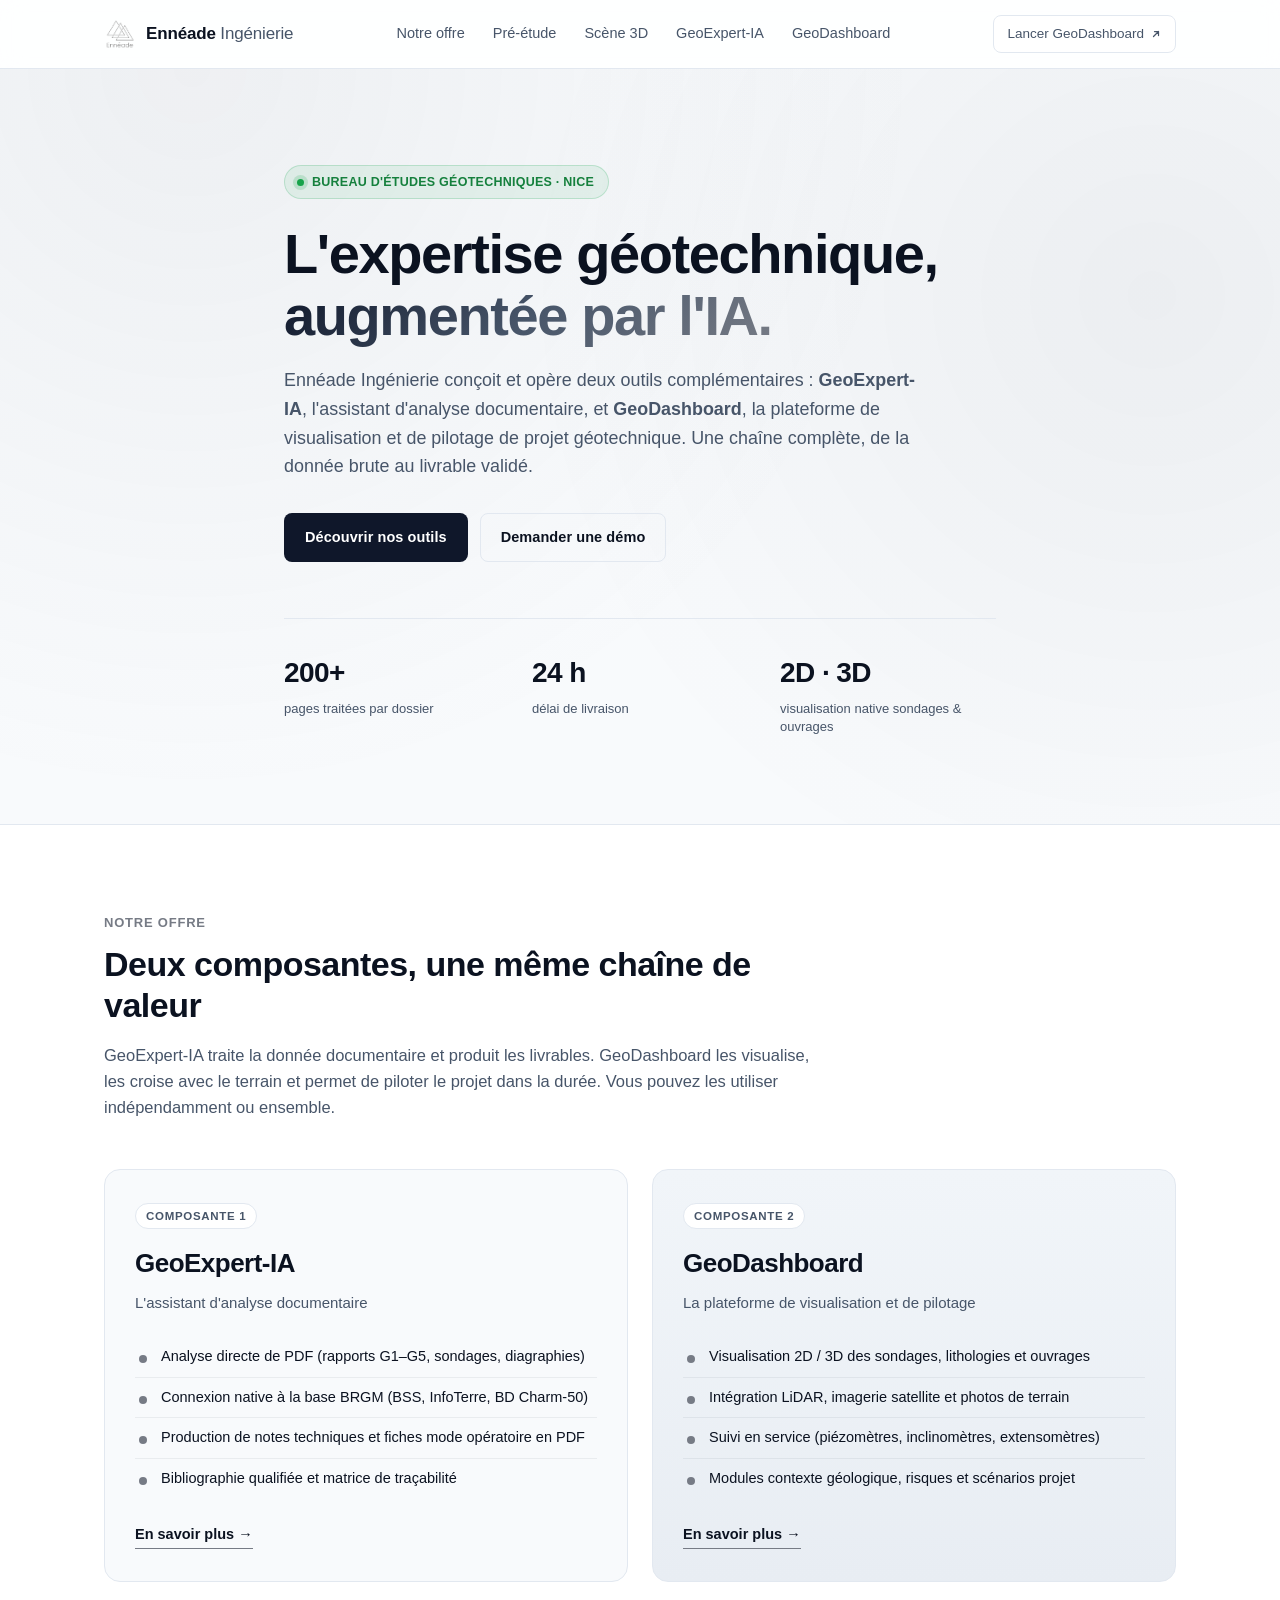
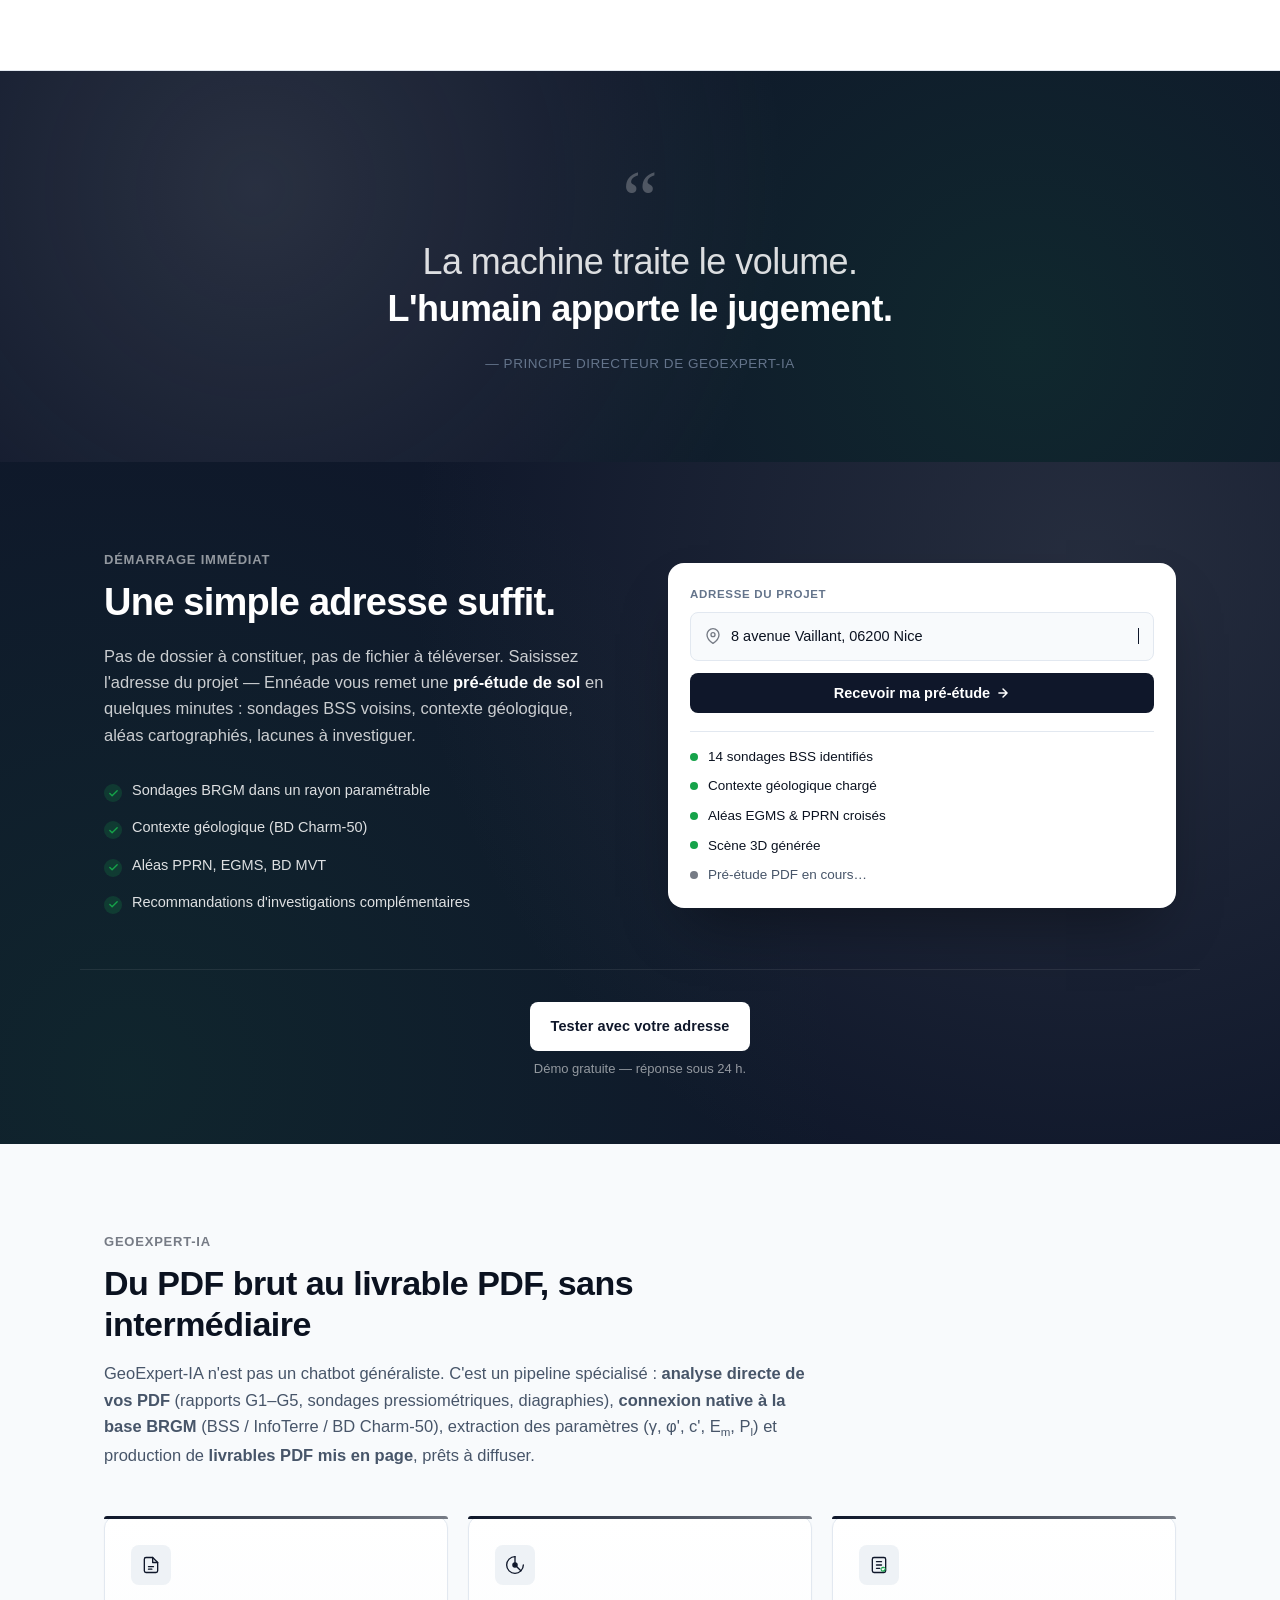
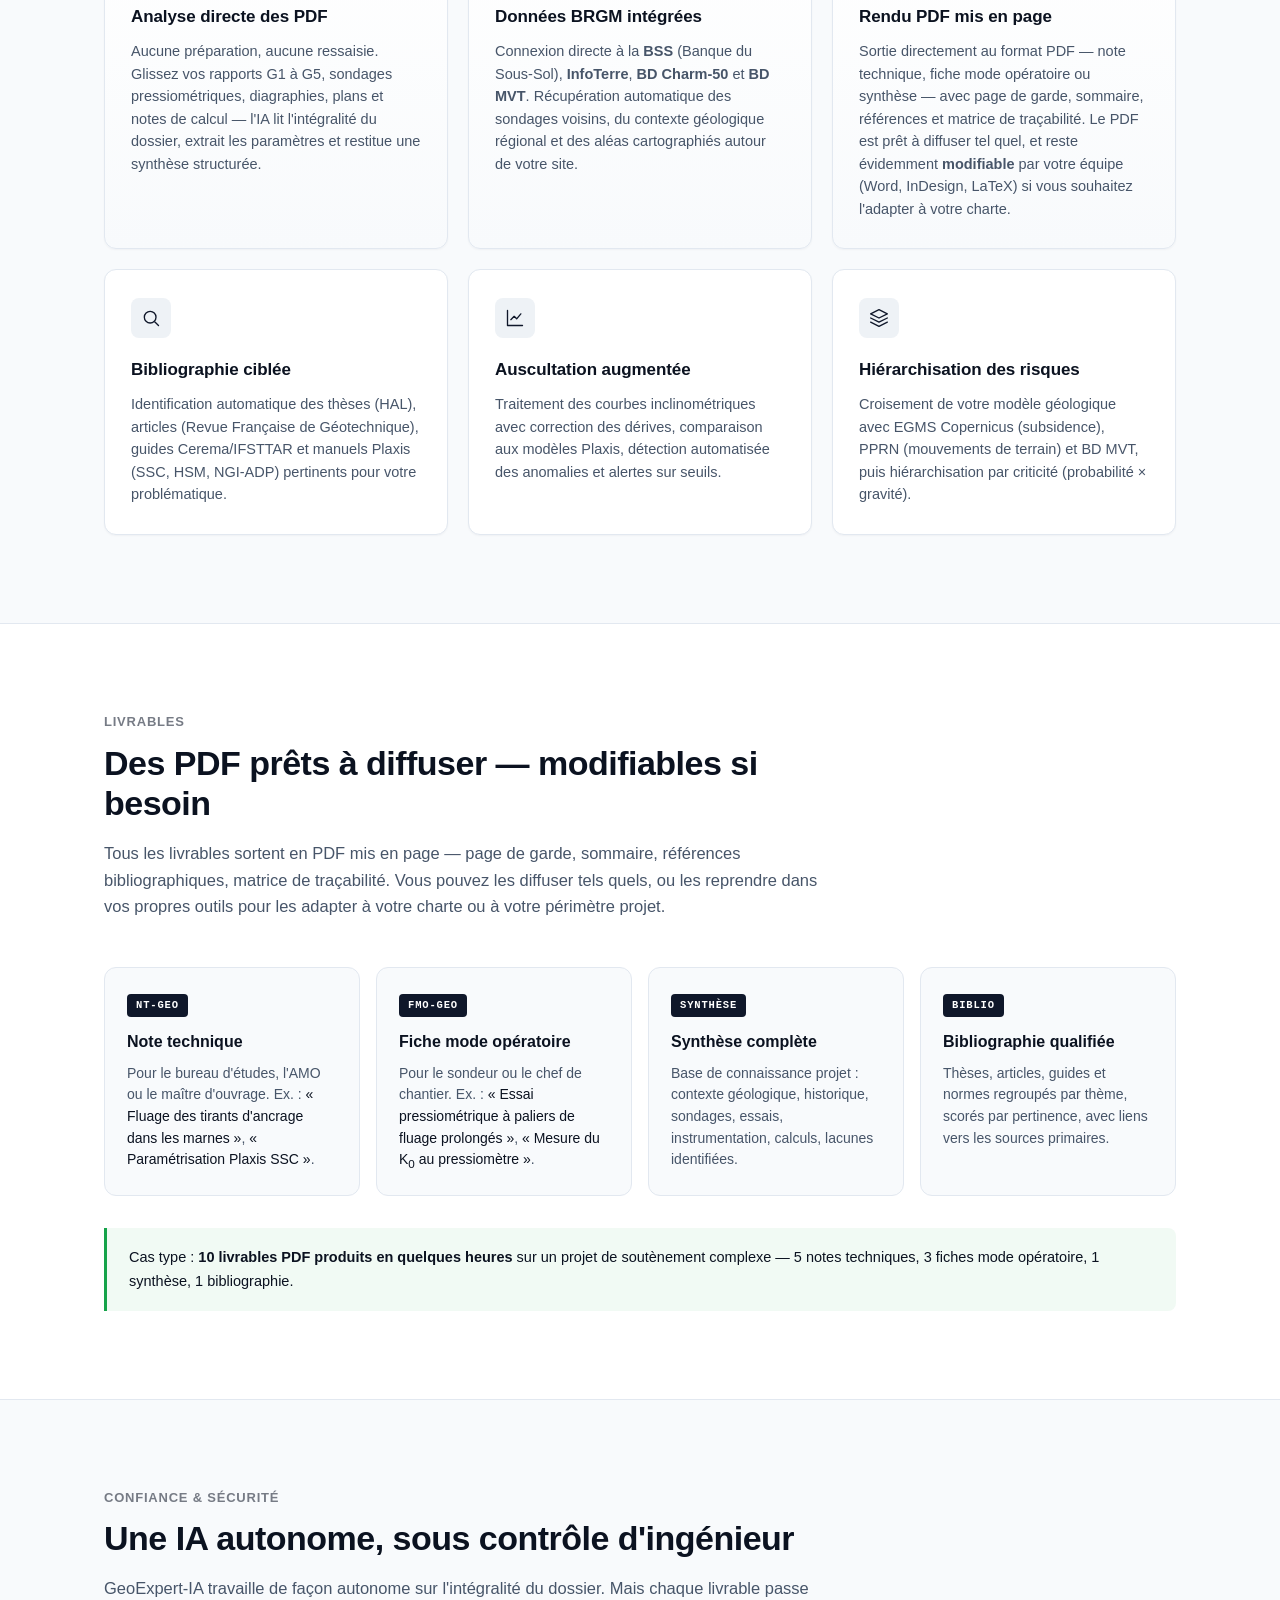
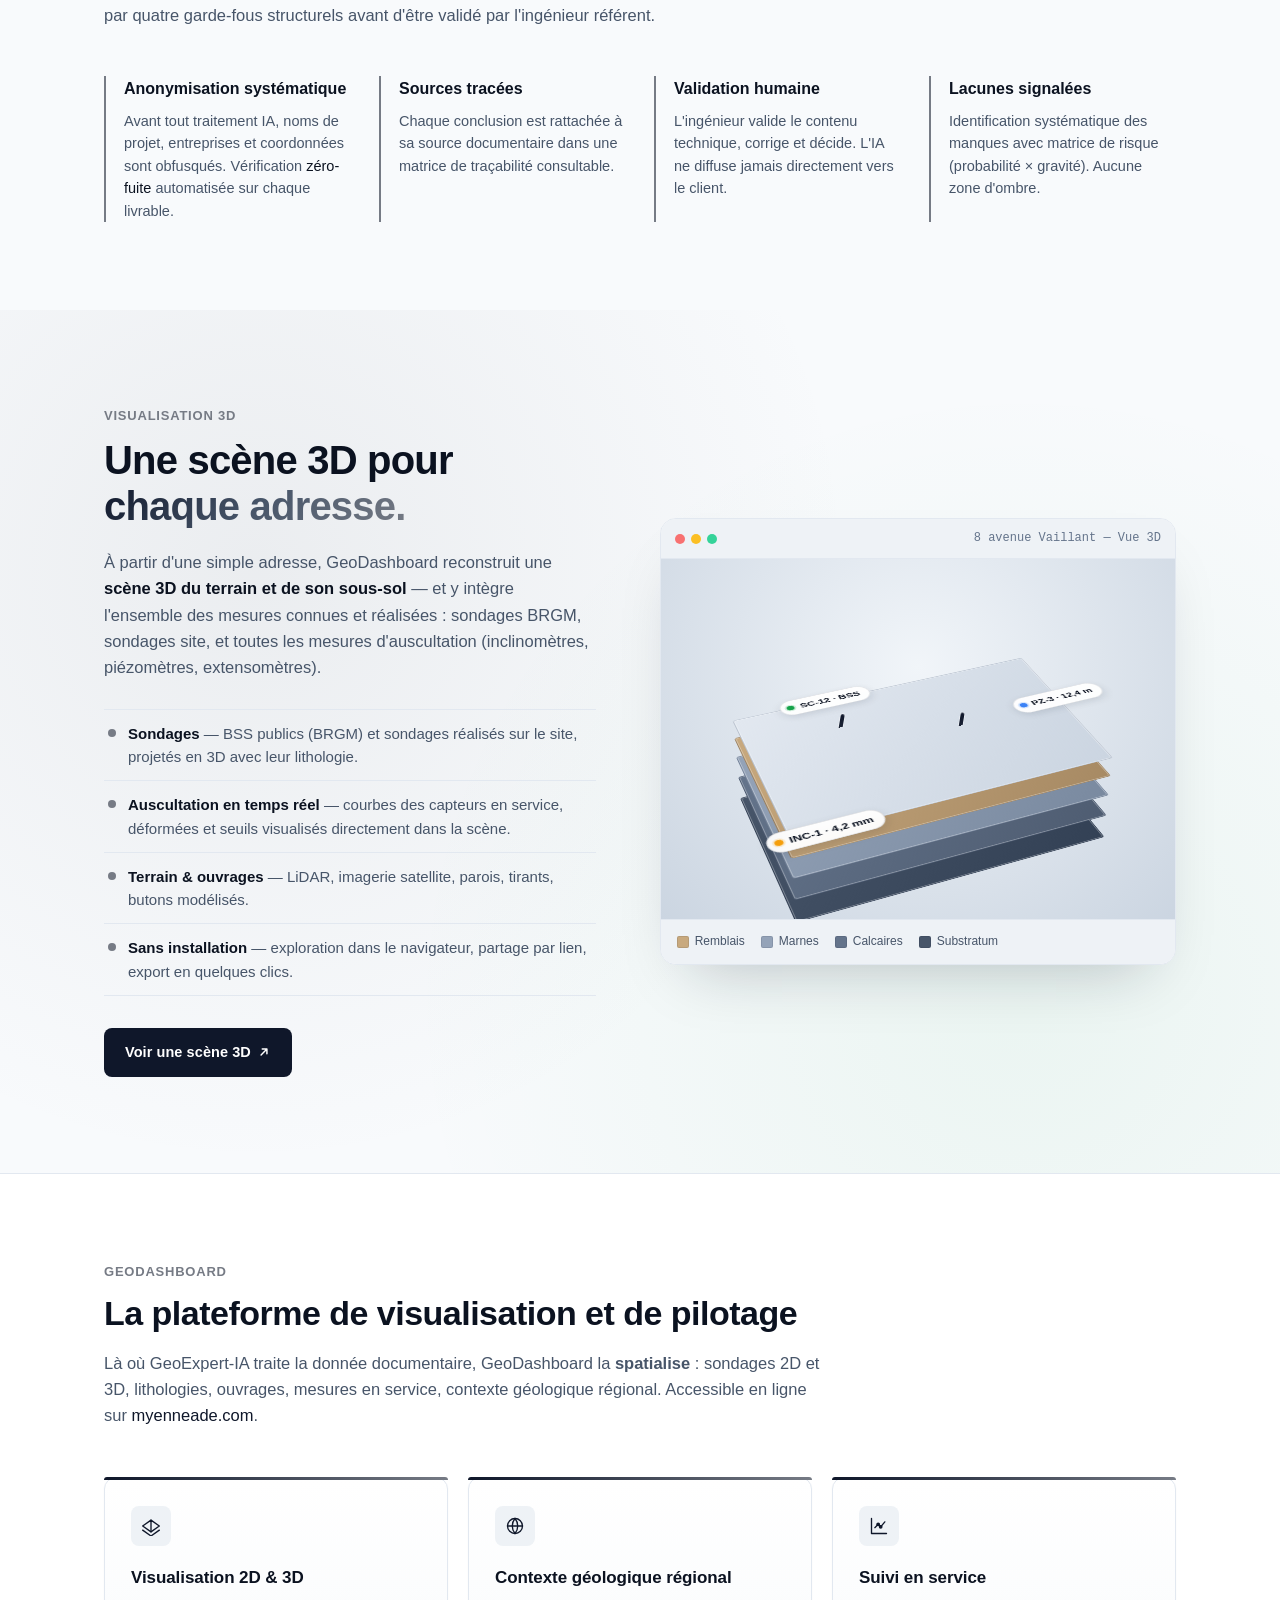
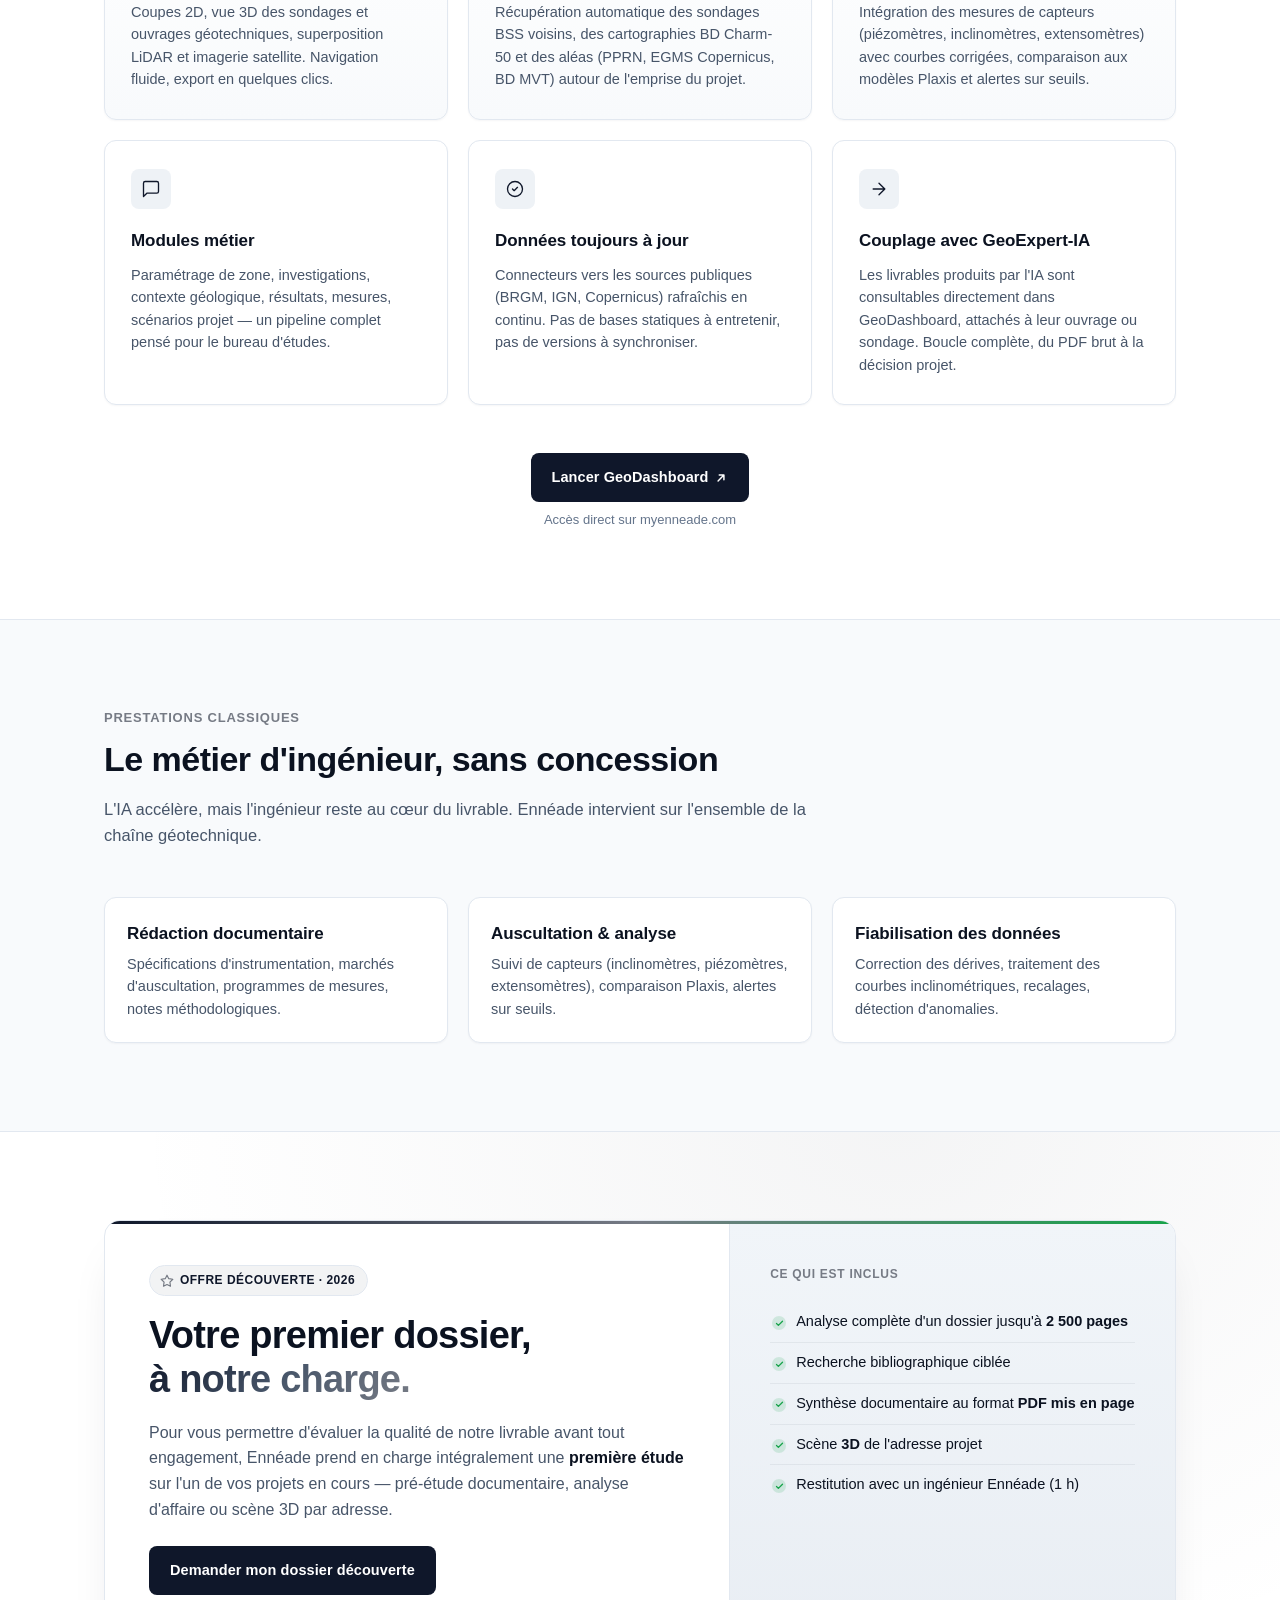
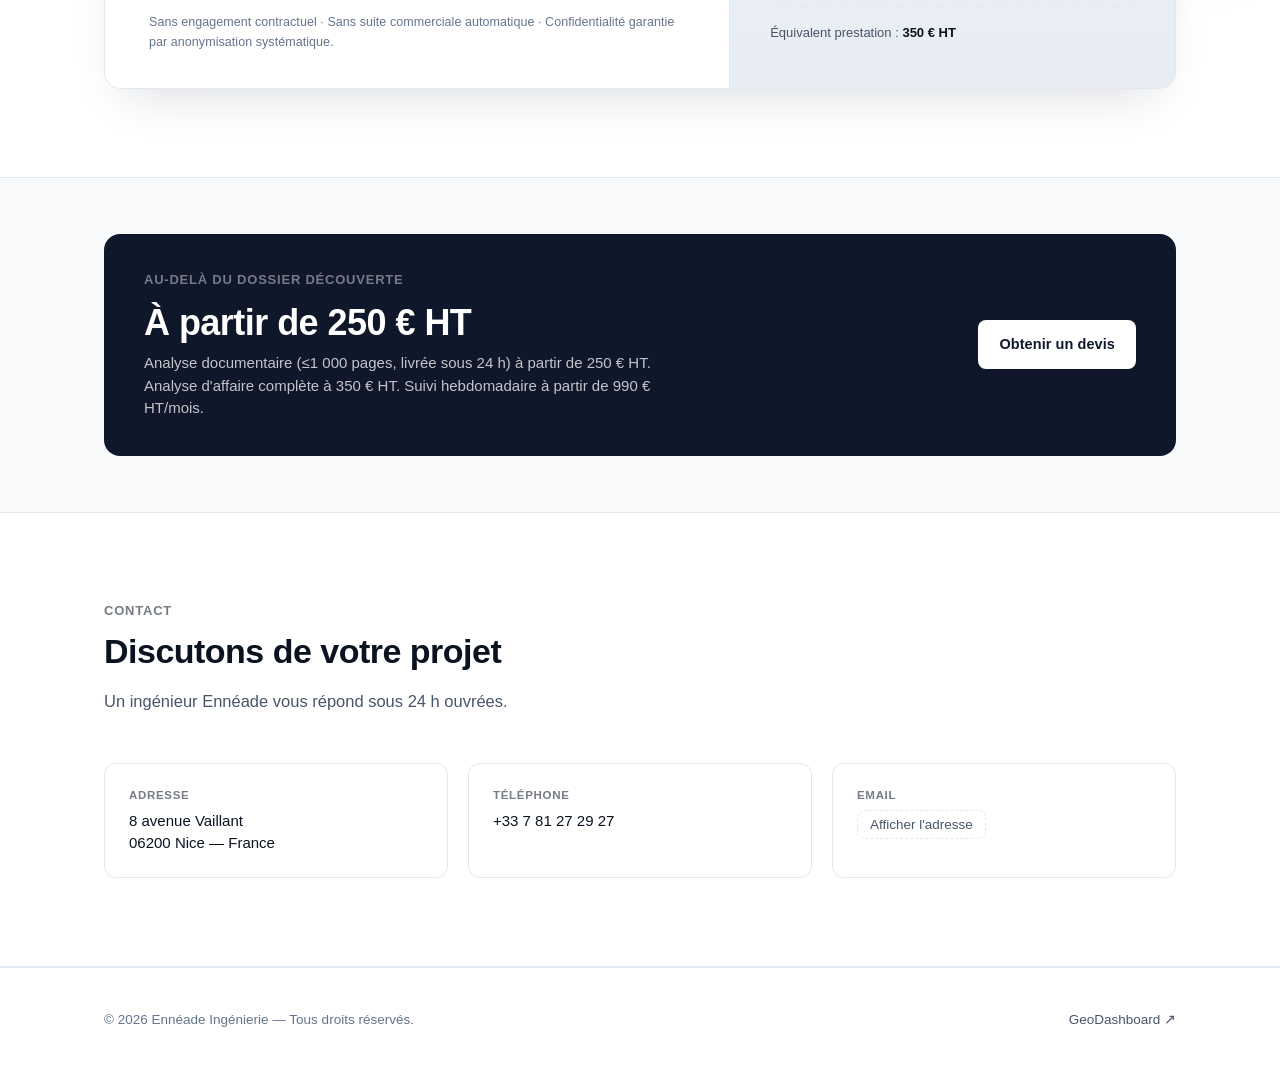
==== index.html @ 86e50f27 "Initial commit: Ennéade Ingénierie showcase site Static one-page site presenting Ennéade's two compo" ====
<!DOCTYPE html>
<html lang="fr">
<head>
  <meta charset="UTF-8" />
  <meta name="viewport" content="width=device-width, initial-scale=1.0" />
  <title>Ennéade Ingénierie — L'expertise géotechnique augmentée par l'IA</title>
  <meta name="description" content="Ennéade Ingénierie associe l'expertise humaine à l'intelligence artificielle pour accélérer l'analyse géotechnique : synthèses documentaires, notes techniques et auscultation, en quelques heures au lieu de plusieurs semaines." />
  <link rel="icon" type="image/png" href="assets/favicon.png" />
  <link rel="stylesheet" href="styles.css" />
</head>
<body>

  <header class="site-header">
    <div class="container header-inner">
      <a href="#" class="brand" aria-label="Ennéade Ingénierie - Accueil">
        <img src="assets/logo.png" alt="" class="brand-logo" />
        <span class="brand-name">Ennéade<span class="brand-suffix"> Ingénierie</span></span>
      </a>

      <nav class="primary-nav" aria-label="Navigation principale">
        <a href="#offre">Notre offre</a>
        <a href="#pre-etude">Pré-étude</a>
        <a href="#scene3d">Scène 3D</a>
        <a href="#geoexpert">GeoExpert-IA</a>
        <a href="#geodashboard">GeoDashboard</a>
      </nav>

      <a href="https://myenneade.com" class="header-cta" target="_blank" rel="noopener">
        Lancer GeoDashboard
        <svg width="12" height="12" viewBox="0 0 24 24" fill="none" stroke="currentColor" stroke-width="2.5" stroke-linecap="round" stroke-linejoin="round" aria-hidden="true"><path d="M7 17L17 7M9 7h8v8"/></svg>
      </a>
    </div>
  </header>

  <main>

    <section class="hero">
      <div class="container hero-inner">
        <p class="eyebrow">
          <span class="eyebrow-dot" aria-hidden="true"></span>
          Bureau d'études géotechniques · Nice
        </p>
        <h1>L'expertise géotechnique,<br/><span class="grad-text">augmentée par l'IA.</span></h1>
        <p class="lede">
          Ennéade Ingénierie conçoit et opère deux outils complémentaires :
          <strong>GeoExpert-IA</strong>, l'assistant d'analyse documentaire,
          et <strong>GeoDashboard</strong>, la plateforme de visualisation et
          de pilotage de projet géotechnique. Une chaîne complète, de la
          donnée brute au livrable validé.
        </p>
        <div class="hero-actions">
          <a href="#offre" class="btn btn-primary">Découvrir nos outils</a>
          <a href="#contact" class="btn btn-ghost">Demander une démo</a>
        </div>

        <div class="hero-stats">
          <div class="stat">
            <span class="stat-value">200+</span>
            <span class="stat-label">pages traitées par dossier</span>
          </div>
          <div class="stat">
            <span class="stat-value">24 h</span>
            <span class="stat-label">délai de livraison</span>
          </div>
          <div class="stat">
            <span class="stat-value">2D · 3D</span>
            <span class="stat-label">visualisation native sondages &amp; ouvrages</span>
          </div>
        </div>
      </div>
    </section>

    <section id="offre" class="section section-alt">
      <div class="container">
        <div class="section-head">
          <p class="kicker">Notre offre</p>
          <h2>Deux composantes, une même chaîne de valeur</h2>
          <p class="section-sub">
            GeoExpert-IA traite la donnée documentaire et produit les livrables.
            GeoDashboard les visualise, les croise avec le terrain et permet
            de piloter le projet dans la durée. Vous pouvez les utiliser
            indépendamment ou ensemble.
          </p>
        </div>

        <div class="pillars">
          <article class="pillar">
            <div class="pillar-head">
              <span class="pillar-tag">Composante 1</span>
              <h3>GeoExpert-IA</h3>
              <p class="pillar-tagline">L'assistant d'analyse documentaire</p>
            </div>
            <ul class="pillar-bullets">
              <li>Analyse directe de PDF (rapports G1–G5, sondages, diagraphies)</li>
              <li>Connexion native à la base BRGM (BSS, InfoTerre, BD Charm-50)</li>
              <li>Production de notes techniques et fiches mode opératoire en PDF</li>
              <li>Bibliographie qualifiée et matrice de traçabilité</li>
            </ul>
            <a href="#geoexpert" class="pillar-link">En savoir plus →</a>
          </article>

          <article class="pillar pillar-alt">
            <div class="pillar-head">
              <span class="pillar-tag">Composante 2</span>
              <h3>GeoDashboard</h3>
              <p class="pillar-tagline">La plateforme de visualisation et de pilotage</p>
            </div>
            <ul class="pillar-bullets">
              <li>Visualisation 2D / 3D des sondages, lithologies et ouvrages</li>
              <li>Intégration LiDAR, imagerie satellite et photos de terrain</li>
              <li>Suivi en service (piézomètres, inclinomètres, extensomètres)</li>
              <li>Modules contexte géologique, risques et scénarios projet</li>
            </ul>
            <a href="#geodashboard" class="pillar-link">En savoir plus →</a>
          </article>
        </div>
      </div>
    </section>

    <section class="principle">
      <div class="container">
        <p class="quote-mark" aria-hidden="true">“</p>
        <p class="principle-text">
          La machine traite le volume.<br/>
          <span class="principle-emphasis">L'humain apporte le jugement.</span>
        </p>
        <p class="principle-author">— Principe directeur de GeoExpert-IA</p>
      </div>
    </section>

    <section id="pre-etude" class="address-band">
      <div class="container address-grid">
        <div class="address-text">
          <p class="kicker kicker-light">Démarrage immédiat</p>
          <h2>Une simple adresse suffit.</h2>
          <p class="address-lede">
            Pas de dossier à constituer, pas de fichier à téléverser. Saisissez
            l'adresse du projet — Ennéade vous remet une <strong>pré-étude de
            sol</strong> en quelques minutes : sondages BSS voisins, contexte
            géologique, aléas cartographiés, lacunes à investiguer.
          </p>
          <ul class="address-checks">
            <li>Sondages BRGM dans un rayon paramétrable</li>
            <li>Contexte géologique (BD Charm-50)</li>
            <li>Aléas PPRN, EGMS, BD MVT</li>
            <li>Recommandations d'investigations complémentaires</li>
          </ul>
        </div>

        <div class="address-mock" aria-hidden="true">
          <div class="address-mock-card">
            <div class="address-mock-label">Adresse du projet</div>
            <div class="address-mock-input">
              <svg viewBox="0 0 24 24" fill="none" stroke="currentColor" stroke-width="2" stroke-linecap="round" stroke-linejoin="round" width="16" height="16"><path d="M21 10c0 7-9 13-9 13s-9-6-9-13a9 9 0 0 1 18 0z"/><circle cx="12" cy="10" r="3"/></svg>
              <span>8 avenue Vaillant, 06200 Nice</span>
              <span class="address-cursor"></span>
            </div>
            <button class="address-mock-btn" type="button" tabindex="-1">
              Recevoir ma pré-étude
              <svg viewBox="0 0 24 24" fill="none" stroke="currentColor" stroke-width="2.5" stroke-linecap="round" stroke-linejoin="round" width="14" height="14"><path d="M5 12h14M12 5l7 7-7 7"/></svg>
            </button>
            <div class="address-mock-output">
              <div class="mock-line"><span class="mock-dot mock-dot-green"></span> 14 sondages BSS identifiés</div>
              <div class="mock-line"><span class="mock-dot mock-dot-green"></span> Contexte géologique chargé</div>
              <div class="mock-line"><span class="mock-dot mock-dot-green"></span> Aléas EGMS &amp; PPRN croisés</div>
              <div class="mock-line"><span class="mock-dot mock-dot-green"></span> Scène 3D générée</div>
              <div class="mock-line mock-line-pending"><span class="mock-dot mock-dot-pulse"></span> Pré-étude PDF en cours…</div>
            </div>
          </div>
        </div>
      </div>

      <div class="container address-cta">
        <a href="#contact" class="btn btn-primary">Tester avec votre adresse</a>
        <p class="address-cta-note">Démo gratuite — réponse sous 24 h.</p>
      </div>
    </section>

    <section id="geoexpert" class="section">
      <div class="container">
        <div class="section-head">
          <p class="kicker">GeoExpert-IA</p>
          <h2>Du PDF brut au livrable PDF, sans intermédiaire</h2>
          <p class="section-sub">
            GeoExpert-IA n'est pas un chatbot généraliste. C'est un pipeline
            spécialisé : <strong>analyse directe de vos PDF</strong>
            (rapports G1–G5, sondages pressiométriques, diagraphies),
            <strong>connexion native à la base BRGM</strong> (BSS / InfoTerre /
            BD Charm-50), extraction des paramètres (γ, φ', c',
            E<sub>m</sub>, P<sub>l</sub>) et production de
            <strong>livrables PDF mis en page</strong>, prêts à diffuser.
          </p>
        </div>

        <div class="cards">
          <article class="card card-feature">
            <div class="card-icon" aria-hidden="true">
              <svg viewBox="0 0 24 24" fill="none" stroke="currentColor" stroke-width="1.6" stroke-linecap="round" stroke-linejoin="round"><path d="M14 3H6a2 2 0 0 0-2 2v14a2 2 0 0 0 2 2h12a2 2 0 0 0 2-2V9z"/><path d="M14 3v6h6"/><path d="M9 14h6M9 17h4"/></svg>
            </div>
            <h3>Analyse directe des PDF</h3>
            <p>
              Aucune préparation, aucune ressaisie. Glissez vos rapports G1
              à G5, sondages pressiométriques, diagraphies, plans et notes
              de calcul — l'IA lit l'intégralité du dossier, extrait les
              paramètres et restitue une synthèse structurée.
            </p>
          </article>

          <article class="card card-feature">
            <div class="card-icon" aria-hidden="true">
              <svg viewBox="0 0 24 24" fill="none" stroke="currentColor" stroke-width="1.6" stroke-linecap="round" stroke-linejoin="round"><path d="M12 2a10 10 0 1 0 10 10"/><path d="M12 2v10l7 7"/><circle cx="12" cy="12" r="2.5" fill="currentColor"/></svg>
            </div>
            <h3>Données BRGM intégrées</h3>
            <p>
              Connexion directe à la <strong>BSS</strong> (Banque du Sous-Sol),
              <strong>InfoTerre</strong>, <strong>BD Charm-50</strong> et
              <strong>BD MVT</strong>. Récupération automatique des sondages
              voisins, du contexte géologique régional et des aléas
              cartographiés autour de votre site.
            </p>
          </article>

          <article class="card card-feature">
            <div class="card-icon" aria-hidden="true">
              <svg viewBox="0 0 24 24" fill="none" stroke="currentColor" stroke-width="1.6" stroke-linecap="round" stroke-linejoin="round"><rect x="4" y="3" width="16" height="18" rx="2"/><path d="M9 8h6M9 12h6M9 16h4"/><circle cx="17" cy="17" r="3" fill="#16A34A" stroke="none"/><path d="M16 17l.7.7L18 16.5" stroke="#fff" stroke-width="2"/></svg>
            </div>
            <h3>Rendu PDF mis en page</h3>
            <p>
              Sortie directement au format PDF — note technique, fiche mode
              opératoire ou synthèse — avec page de garde, sommaire,
              références et matrice de traçabilité. Le PDF est prêt à
              diffuser tel quel, et reste évidemment <strong>modifiable</strong>
              par votre équipe (Word, InDesign, LaTeX) si vous souhaitez
              l'adapter à votre charte.
            </p>
          </article>

          <article class="card">
            <div class="card-icon" aria-hidden="true">
              <svg viewBox="0 0 24 24" fill="none" stroke="currentColor" stroke-width="1.6" stroke-linecap="round" stroke-linejoin="round"><circle cx="11" cy="11" r="7"/><path d="M21 21l-4.3-4.3"/></svg>
            </div>
            <h3>Bibliographie ciblée</h3>
            <p>
              Identification automatique des thèses (HAL), articles
              (Revue Française de Géotechnique), guides Cerema/IFSTTAR et
              manuels Plaxis (SSC, HSM, NGI-ADP) pertinents pour votre
              problématique.
            </p>
          </article>

          <article class="card">
            <div class="card-icon" aria-hidden="true">
              <svg viewBox="0 0 24 24" fill="none" stroke="currentColor" stroke-width="1.6" stroke-linecap="round" stroke-linejoin="round"><path d="M3 3v18h18"/><path d="M7 14l4-4 3 3 5-6"/></svg>
            </div>
            <h3>Auscultation augmentée</h3>
            <p>
              Traitement des courbes inclinométriques avec correction des
              dérives, comparaison aux modèles Plaxis, détection automatisée
              des anomalies et alertes sur seuils.
            </p>
          </article>

          <article class="card">
            <div class="card-icon" aria-hidden="true">
              <svg viewBox="0 0 24 24" fill="none" stroke="currentColor" stroke-width="1.6" stroke-linecap="round" stroke-linejoin="round"><path d="M12 2L2 7l10 5 10-5-10-5z"/><path d="M2 17l10 5 10-5M2 12l10 5 10-5"/></svg>
            </div>
            <h3>Hiérarchisation des risques</h3>
            <p>
              Croisement de votre modèle géologique avec EGMS Copernicus
              (subsidence), PPRN (mouvements de terrain) et BD MVT, puis
              hiérarchisation par criticité (probabilité × gravité).
            </p>
          </article>
        </div>
      </div>
    </section>

    <section id="livrables" class="section section-alt">
      <div class="container">
        <div class="section-head">
          <p class="kicker">Livrables</p>
          <h2>Des PDF prêts à diffuser — modifiables si besoin</h2>
          <p class="section-sub">
            Tous les livrables sortent en PDF mis en page — page de garde,
            sommaire, références bibliographiques, matrice de traçabilité.
            Vous pouvez les diffuser tels quels, ou les reprendre dans vos
            propres outils pour les adapter à votre charte ou à votre
            périmètre projet.
          </p>
        </div>

        <div class="livrables-grid">
          <div class="livrable">
            <span class="livrable-tag">NT-GEO</span>
            <h3>Note technique</h3>
            <p>Pour le bureau d'études, l'AMO ou le maître d'ouvrage. Ex. : <em>« Fluage des tirants d'ancrage dans les marnes »</em>, <em>« Paramétrisation Plaxis SSC »</em>.</p>
          </div>
          <div class="livrable">
            <span class="livrable-tag">FMO-GEO</span>
            <h3>Fiche mode opératoire</h3>
            <p>Pour le sondeur ou le chef de chantier. Ex. : <em>« Essai pressiométrique à paliers de fluage prolongés »</em>, <em>« Mesure du K<sub>0</sub> au pressiomètre »</em>.</p>
          </div>
          <div class="livrable">
            <span class="livrable-tag">SYNTHÈSE</span>
            <h3>Synthèse complète</h3>
            <p>Base de connaissance projet : contexte géologique, historique, sondages, essais, instrumentation, calculs, lacunes identifiées.</p>
          </div>
          <div class="livrable">
            <span class="livrable-tag">BIBLIO</span>
            <h3>Bibliographie qualifiée</h3>
            <p>Thèses, articles, guides et normes regroupés par thème, scorés par pertinence, avec liens vers les sources primaires.</p>
          </div>
        </div>

        <p class="livrables-note">
          Cas type : <strong>10 livrables PDF produits en quelques heures</strong>
          sur un projet de soutènement complexe — 5 notes techniques, 3 fiches
          mode opératoire, 1 synthèse, 1 bibliographie.
        </p>
      </div>
    </section>

    <section class="section">
      <div class="container">
        <div class="section-head">
          <p class="kicker">Confiance &amp; sécurité</p>
          <h2>Une IA autonome, sous contrôle d'ingénieur</h2>
          <p class="section-sub">
            GeoExpert-IA travaille de façon autonome sur l'intégralité du
            dossier. Mais chaque livrable passe par quatre garde-fous
            structurels avant d'être validé par l'ingénieur référent.
          </p>
        </div>

        <div class="trust-grid">
          <div class="trust-item">
            <h3>Anonymisation systématique</h3>
            <p>Avant tout traitement IA, noms de projet, entreprises et coordonnées sont obfusqués. Vérification <em>zéro-fuite</em> automatisée sur chaque livrable.</p>
          </div>
          <div class="trust-item">
            <h3>Sources tracées</h3>
            <p>Chaque conclusion est rattachée à sa source documentaire dans une matrice de traçabilité consultable.</p>
          </div>
          <div class="trust-item">
            <h3>Validation humaine</h3>
            <p>L'ingénieur valide le contenu technique, corrige et décide. L'IA ne diffuse jamais directement vers le client.</p>
          </div>
          <div class="trust-item">
            <h3>Lacunes signalées</h3>
            <p>Identification systématique des manques avec matrice de risque (probabilité × gravité). Aucune zone d'ombre.</p>
          </div>
        </div>
      </div>
    </section>

    <section id="scene3d" class="showcase-3d">
      <div class="container showcase-grid">
        <div class="showcase-text">
          <p class="kicker">Visualisation 3D</p>
          <h2>Une scène 3D pour <span class="grad-text">chaque adresse.</span></h2>
          <p class="showcase-lede">
            À partir d'une simple adresse, GeoDashboard reconstruit une
            <strong>scène 3D du terrain et de son sous-sol</strong> — et y
            intègre l'ensemble des mesures connues et réalisées :
            sondages BRGM, sondages site, et toutes les mesures
            d'auscultation (inclinomètres, piézomètres, extensomètres).
          </p>

          <ul class="showcase-bullets">
            <li>
              <strong>Sondages</strong> — BSS publics (BRGM) et sondages
              réalisés sur le site, projetés en 3D avec leur lithologie.
            </li>
            <li>
              <strong>Auscultation en temps réel</strong> — courbes des
              capteurs en service, déformées et seuils visualisés
              directement dans la scène.
            </li>
            <li>
              <strong>Terrain &amp; ouvrages</strong> — LiDAR, imagerie
              satellite, parois, tirants, butons modélisés.
            </li>
            <li>
              <strong>Sans installation</strong> — exploration dans le
              navigateur, partage par lien, export en quelques clics.
            </li>
          </ul>

          <a href="https://myenneade.com" class="btn btn-primary" target="_blank" rel="noopener">
            Voir une scène 3D
            <svg width="14" height="14" viewBox="0 0 24 24" fill="none" stroke="currentColor" stroke-width="2.5" stroke-linecap="round" stroke-linejoin="round" aria-hidden="true"><path d="M7 17L17 7M9 7h8v8"/></svg>
          </a>
        </div>

        <div class="showcase-mockup" aria-hidden="true">
          <div class="scene3d-frame">
            <div class="scene3d-toolbar">
              <span class="scene3d-dot"></span>
              <span class="scene3d-dot"></span>
              <span class="scene3d-dot"></span>
              <span class="scene3d-title">8 avenue Vaillant — Vue 3D</span>
            </div>
            <div class="scene3d-viewport">
              <div class="scene3d-stage">
                <div class="scene3d-ground"></div>
                <div class="scene3d-layer scene3d-layer-1"></div>
                <div class="scene3d-layer scene3d-layer-2"></div>
                <div class="scene3d-layer scene3d-layer-3"></div>
                <div class="scene3d-layer scene3d-layer-4"></div>
                <div class="scene3d-borehole scene3d-borehole-1"></div>
                <div class="scene3d-borehole scene3d-borehole-2"></div>
                <div class="scene3d-pin scene3d-pin-1">
                  <span class="pin-dot"></span>
                  <span class="pin-label">SC-12 · BSS</span>
                </div>
                <div class="scene3d-pin scene3d-pin-2">
                  <span class="pin-dot pin-dot-blue"></span>
                  <span class="pin-label">PZ-3 · 12,4 m</span>
                </div>
                <div class="scene3d-pin scene3d-pin-3">
                  <span class="pin-dot pin-dot-amber"></span>
                  <span class="pin-label">INC-1 · 4,2 mm</span>
                </div>
              </div>
            </div>
            <div class="scene3d-legend">
              <span class="legend-item"><span class="legend-swatch" style="background:#c8a97e"></span>Remblais</span>
              <span class="legend-item"><span class="legend-swatch" style="background:#94a3b8"></span>Marnes</span>
              <span class="legend-item"><span class="legend-swatch" style="background:#64748b"></span>Calcaires</span>
              <span class="legend-item"><span class="legend-swatch" style="background:#475569"></span>Substratum</span>
            </div>
          </div>
        </div>
      </div>
    </section>

    <section id="geodashboard" class="section section-alt">
      <div class="container">
        <div class="section-head">
          <p class="kicker">GeoDashboard</p>
          <h2>La plateforme de visualisation et de pilotage</h2>
          <p class="section-sub">
            Là où GeoExpert-IA traite la donnée documentaire, GeoDashboard
            la <strong>spatialise</strong> : sondages 2D et 3D, lithologies,
            ouvrages, mesures en service, contexte géologique régional.
            Accessible en ligne sur <a href="https://myenneade.com" target="_blank" rel="noopener">myenneade.com</a>.
          </p>
        </div>

        <div class="cards">
          <article class="card card-feature">
            <div class="card-icon" aria-hidden="true">
              <svg viewBox="0 0 24 24" fill="none" stroke="currentColor" stroke-width="1.6" stroke-linecap="round" stroke-linejoin="round"><path d="M2 12l10-7 10 7-10 7z"/><path d="M2 17l10 7 10-7M12 5v14"/></svg>
            </div>
            <h3>Visualisation 2D &amp; 3D</h3>
            <p>
              Coupes 2D, vue 3D des sondages et ouvrages géotechniques,
              superposition LiDAR et imagerie satellite. Navigation fluide,
              export en quelques clics.
            </p>
          </article>

          <article class="card card-feature">
            <div class="card-icon" aria-hidden="true">
              <svg viewBox="0 0 24 24" fill="none" stroke="currentColor" stroke-width="1.6" stroke-linecap="round" stroke-linejoin="round"><circle cx="12" cy="12" r="9"/><path d="M3 12h18M12 3a14 14 0 0 1 0 18M12 3a14 14 0 0 0 0 18"/></svg>
            </div>
            <h3>Contexte géologique régional</h3>
            <p>
              Récupération automatique des sondages BSS voisins, des
              cartographies BD Charm-50 et des aléas (PPRN, EGMS Copernicus,
              BD MVT) autour de l'emprise du projet.
            </p>
          </article>

          <article class="card card-feature">
            <div class="card-icon" aria-hidden="true">
              <svg viewBox="0 0 24 24" fill="none" stroke="currentColor" stroke-width="1.6" stroke-linecap="round" stroke-linejoin="round"><path d="M3 3v18h18"/><path d="M7 14l4-4 3 3 5-6"/><circle cx="11" cy="10" r="1.5" fill="currentColor"/><circle cx="14" cy="13" r="1.5" fill="currentColor"/></svg>
            </div>
            <h3>Suivi en service</h3>
            <p>
              Intégration des mesures de capteurs (piézomètres, inclinomètres,
              extensomètres) avec courbes corrigées, comparaison aux modèles
              Plaxis et alertes sur seuils.
            </p>
          </article>

          <article class="card">
            <div class="card-icon" aria-hidden="true">
              <svg viewBox="0 0 24 24" fill="none" stroke="currentColor" stroke-width="1.6" stroke-linecap="round" stroke-linejoin="round"><path d="M21 15a2 2 0 0 1-2 2H7l-4 4V5a2 2 0 0 1 2-2h14a2 2 0 0 1 2 2z"/></svg>
            </div>
            <h3>Modules métier</h3>
            <p>
              Paramétrage de zone, investigations, contexte géologique,
              résultats, mesures, scénarios projet — un pipeline complet
              pensé pour le bureau d'études.
            </p>
          </article>

          <article class="card">
            <div class="card-icon" aria-hidden="true">
              <svg viewBox="0 0 24 24" fill="none" stroke="currentColor" stroke-width="1.6" stroke-linecap="round" stroke-linejoin="round"><circle cx="12" cy="12" r="9"/><path d="m9 12 2 2 4-4"/></svg>
            </div>
            <h3>Données toujours à jour</h3>
            <p>
              Connecteurs vers les sources publiques (BRGM, IGN, Copernicus)
              rafraîchis en continu. Pas de bases statiques à entretenir, pas
              de versions à synchroniser.
            </p>
          </article>

          <article class="card">
            <div class="card-icon" aria-hidden="true">
              <svg viewBox="0 0 24 24" fill="none" stroke="currentColor" stroke-width="1.6" stroke-linecap="round" stroke-linejoin="round"><path d="M5 12h14M12 5l7 7-7 7"/></svg>
            </div>
            <h3>Couplage avec GeoExpert-IA</h3>
            <p>
              Les livrables produits par l'IA sont consultables directement
              dans GeoDashboard, attachés à leur ouvrage ou sondage. Boucle
              complète, du PDF brut à la décision projet.
            </p>
          </article>
        </div>

        <div class="geodash-cta">
          <a href="https://myenneade.com" class="btn btn-primary" target="_blank" rel="noopener">
            Lancer GeoDashboard
            <svg width="14" height="14" viewBox="0 0 24 24" fill="none" stroke="currentColor" stroke-width="2.5" stroke-linecap="round" stroke-linejoin="round" aria-hidden="true"><path d="M7 17L17 7M9 7h8v8"/></svg>
          </a>
          <p class="geodash-cta-note">Accès direct sur myenneade.com</p>
        </div>
      </div>
    </section>

    <section id="services" class="section">
      <div class="container">
        <div class="section-head">
          <p class="kicker">Prestations classiques</p>
          <h2>Le métier d'ingénieur, sans concession</h2>
          <p class="section-sub">
            L'IA accélère, mais l'ingénieur reste au cœur du livrable.
            Ennéade intervient sur l'ensemble de la chaîne géotechnique.
          </p>
        </div>

        <div class="cards cards-compact">
          <article class="card card-mini">
            <h3>Rédaction documentaire</h3>
            <p>Spécifications d'instrumentation, marchés d'auscultation, programmes de mesures, notes méthodologiques.</p>
          </article>
          <article class="card card-mini">
            <h3>Auscultation &amp; analyse</h3>
            <p>Suivi de capteurs (inclinomètres, piézomètres, extensomètres), comparaison Plaxis, alertes sur seuils.</p>
          </article>
          <article class="card card-mini">
            <h3>Fiabilisation des données</h3>
            <p>Correction des dérives, traitement des courbes inclinométriques, recalages, détection d'anomalies.</p>
          </article>
        </div>
      </div>
    </section>

    <section id="decouverte" class="section discovery">
      <div class="container">
        <div class="discovery-card">
          <div class="discovery-text">
            <span class="discovery-badge">
              <svg viewBox="0 0 24 24" fill="none" stroke="currentColor" stroke-width="2" stroke-linecap="round" stroke-linejoin="round" width="14" height="14"><path d="M12 2L15 8l7 1-5 5 1 7-6-3-6 3 1-7-5-5 7-1z"/></svg>
              Offre découverte · 2026
            </span>
            <h2>Votre premier dossier,<br/><span class="grad-text">à notre charge.</span></h2>
            <p class="discovery-lede">
              Pour vous permettre d'évaluer la qualité de notre livrable
              avant tout engagement, Ennéade prend en charge intégralement
              une <strong>première étude</strong> sur l'un de vos projets en
              cours — pré-étude documentaire, analyse d'affaire ou scène 3D
              par adresse.
            </p>
            <div class="discovery-actions">
              <a href="#contact" class="btn btn-primary">Demander mon dossier découverte</a>
            </div>
            <p class="discovery-note">
              Sans engagement contractuel · Sans suite commerciale automatique
              · Confidentialité garantie par anonymisation systématique.
            </p>
          </div>

          <aside class="discovery-included">
            <p class="discovery-included-title">Ce qui est inclus</p>
            <ul class="discovery-list">
              <li>Analyse complète d'un dossier jusqu'à <strong>2 500 pages</strong></li>
              <li>Recherche bibliographique ciblée</li>
              <li>Synthèse documentaire au format <strong>PDF mis en page</strong></li>
              <li>Scène <strong>3D</strong> de l'adresse projet</li>
              <li>Restitution avec un ingénieur Ennéade (1 h)</li>
            </ul>
            <p class="discovery-value">Équivalent prestation : <strong>350 € HT</strong></p>
          </aside>
        </div>
      </div>
    </section>

    <section class="section pricing-band">
      <div class="container">
        <div class="pricing-card">
          <div>
            <p class="kicker">Au-delà du dossier découverte</p>
            <h2>À partir de 250 € HT</h2>
            <p class="pricing-desc">
              Analyse documentaire (≤1 000 pages, livrée sous 24 h) à partir
              de 250 € HT. Analyse d'affaire complète à 350 € HT. Suivi
              hebdomadaire à partir de 990 € HT/mois.
            </p>
          </div>
          <a href="#contact" class="btn btn-primary">Obtenir un devis</a>
        </div>
      </div>
    </section>

    <section id="contact" class="section section-alt">
      <div class="container">
        <div class="section-head">
          <p class="kicker">Contact</p>
          <h2>Discutons de votre projet</h2>
          <p class="section-sub">
            Un ingénieur Ennéade vous répond sous 24 h ouvrées.
          </p>
        </div>

        <div class="contact-grid">
          <div class="contact-block">
            <p class="contact-label">Adresse</p>
            <p class="contact-value">8 avenue Vaillant<br/>06200 Nice — France</p>
          </div>

          <div class="contact-block">
            <p class="contact-label">Téléphone</p>
            <p class="contact-value">
              <a href="tel:+33781272927">+33 7 81 27 29 27</a>
            </p>
          </div>

          <div class="contact-block">
            <p class="contact-label">Email</p>
            <p class="contact-value">
              <button
                type="button"
                class="email-reveal"
                data-user="contact"
                data-domain="enneade-ingenierie"
                data-tld="com"
                aria-label="Afficher l'adresse email"
              >
                Afficher l'adresse
              </button>
            </p>
          </div>
        </div>
      </div>
    </section>

  </main>

  <footer class="site-footer">
    <div class="container footer-inner">
      <p>© <span id="year"></span> Ennéade Ingénierie — Tous droits réservés.</p>
      <p class="footer-links">
        <a href="https://myenneade.com" target="_blank" rel="noopener">GeoDashboard ↗</a>
      </p>
    </div>
  </footer>

  <script>
    document.getElementById('year').textContent = new Date().getFullYear();

    // Email obfuscation: assemble at click time, never present in raw HTML
    document.querySelectorAll('.email-reveal').forEach(function (btn) {
      btn.addEventListener('click', function () {
        var addr = btn.dataset.user + '@' + btn.dataset.domain + '.' + btn.dataset.tld;
        var link = document.createElement('a');
        link.href = 'mailto:' + addr;
        link.textContent = addr;
        link.className = 'contact-email-link';
        btn.replaceWith(link);
      });
    });
  </script>

</body>
</html>
---- styles.css ----
/* Ennéade Ingénierie — Design system aligned with GeoDashboard */

:root {
  --color-bg: #F8FAFC;
  --color-surface: #FFFFFF;
  --color-surface-alt: #EEF2F6;
  --color-text: #0B1220;
  --color-text-muted: #475569;
  --color-text-faint: #64748B;
  --color-primary: #0F172A;
  --color-accent: #767b85;
  --color-accent-hover: #5d6168;
  --color-success: #16A34A;
  --color-border: #E2E8F0;

  --radius-sm: 8px;
  --radius-md: 12px;
  --radius-lg: 16px;

  --shadow-sm: 0 1px 2px rgba(15, 23, 42, 0.04);
  --shadow-md: 0 4px 12px rgba(15, 23, 42, 0.06);

  --font-sans: -apple-system, BlinkMacSystemFont, 'Segoe UI', Helvetica, Arial, sans-serif;

  --container-max: 1120px;
  --container-pad: 24px;
}

*, *::before, *::after { box-sizing: border-box; }

html { scroll-behavior: smooth; }

body {
  margin: 0;
  font-family: var(--font-sans);
  font-size: 16px;
  line-height: 1.6;
  color: var(--color-text);
  background: var(--color-bg);
  -webkit-font-smoothing: antialiased;
}

a { color: var(--color-primary); text-decoration: none; }
a:hover { color: var(--color-accent); }

img { max-width: 100%; display: block; }

.container {
  max-width: var(--container-max);
  margin: 0 auto;
  padding: 0 var(--container-pad);
}

/* ── Header ───────────────────────────────────────── */
.site-header {
  position: sticky;
  top: 0;
  z-index: 50;
  background: rgba(255, 255, 255, 0.85);
  backdrop-filter: saturate(180%) blur(12px);
  -webkit-backdrop-filter: saturate(180%) blur(12px);
  border-bottom: 1px solid var(--color-border);
}

.header-inner {
  display: flex;
  align-items: center;
  justify-content: space-between;
  gap: 24px;
  height: 68px;
}

.brand {
  display: flex;
  align-items: center;
  gap: 10px;
  color: var(--color-text);
  font-weight: 600;
  letter-spacing: -0.01em;
}
.brand:hover { color: var(--color-text); }

.brand-logo {
  width: 32px;
  height: 32px;
  object-fit: contain;
}

.brand-name { font-size: 17px; }
.brand-suffix { color: var(--color-text-muted); font-weight: 500; }

.primary-nav {
  display: flex;
  align-items: center;
  gap: 28px;
}
.primary-nav a {
  color: var(--color-text-muted);
  font-size: 14.5px;
  font-weight: 500;
  transition: color .15s ease;
}
.primary-nav a:hover { color: var(--color-text); }

.header-cta {
  display: inline-flex;
  align-items: center;
  gap: 6px;
  padding: 7px 13px;
  border-radius: var(--radius-sm);
  border: 1px solid var(--color-border);
  background: var(--color-surface);
  color: var(--color-text-muted);
  font-size: 13.5px;
  font-weight: 500;
  transition: all .15s ease;
}
.header-cta:hover {
  color: var(--color-text);
  border-color: var(--color-accent);
  background: var(--color-surface-alt);
}

/* ── Hero ─────────────────────────────────────────── */
.hero {
  padding: 96px 0 88px;
  background:
    radial-gradient(circle at 15% 0%, rgba(118, 123, 133, 0.08), transparent 55%),
    radial-gradient(circle at 90% 30%, rgba(15, 23, 42, 0.05), transparent 50%),
    var(--color-bg);
}

.hero-inner { max-width: 760px; }

.eyebrow {
  display: inline-flex;
  align-items: center;
  gap: 8px;
  margin: 0 0 24px;
  padding: 6px 14px 6px 12px;
  border-radius: 999px;
  background: rgba(22, 163, 74, 0.08);
  color: #15803d;
  font-size: 12.5px;
  font-weight: 600;
  letter-spacing: 0.02em;
  text-transform: uppercase;
  border: 1px solid rgba(22, 163, 74, 0.2);
}

.eyebrow-dot {
  width: 7px;
  height: 7px;
  border-radius: 50%;
  background: var(--color-success);
  box-shadow: 0 0 0 4px rgba(22, 163, 74, 0.18);
  animation: pulse 2.4s ease-in-out infinite;
}

@keyframes pulse {
  0%, 100% { opacity: 1; transform: scale(1); }
  50% { opacity: .7; transform: scale(1.15); }
}

.grad-text {
  background: linear-gradient(135deg, #0F172A 0%, #475569 50%, #767b85 100%);
  -webkit-background-clip: text;
  background-clip: text;
  -webkit-text-fill-color: transparent;
  color: transparent;
}

.hero h1 {
  margin: 0 0 20px;
  font-size: clamp(36px, 5vw, 56px);
  line-height: 1.1;
  letter-spacing: -0.025em;
  font-weight: 700;
  color: var(--color-text);
}

.lede {
  font-size: clamp(17px, 1.4vw, 19px);
  color: var(--color-text-muted);
  margin: 0 0 32px;
  max-width: 640px;
}

.hero-actions {
  display: flex;
  flex-wrap: wrap;
  gap: 12px;
}

.hero-stats {
  display: grid;
  grid-template-columns: repeat(auto-fit, minmax(160px, 1fr));
  gap: 32px;
  margin-top: 56px;
  padding-top: 32px;
  border-top: 1px solid var(--color-border);
}

.stat { display: flex; flex-direction: column; gap: 4px; }
.stat-value {
  font-size: 28px;
  font-weight: 700;
  color: var(--color-text);
  letter-spacing: -0.02em;
}
.stat-label {
  font-size: 13px;
  color: var(--color-text-muted);
  line-height: 1.4;
}

/* ── Principle quote band ────────────────────────── */
.principle {
  position: relative;
  padding: 88px 0;
  background: var(--color-primary);
  color: #fff;
  text-align: center;
  overflow: hidden;
}
.principle::before {
  content: "";
  position: absolute;
  inset: 0;
  background:
    radial-gradient(circle at 20% 30%, rgba(118, 123, 133, 0.25), transparent 50%),
    radial-gradient(circle at 80% 70%, rgba(22, 163, 74, 0.12), transparent 50%);
  pointer-events: none;
}
.principle .container { position: relative; }

.quote-mark {
  margin: 0;
  font-family: Georgia, serif;
  font-size: 80px;
  line-height: 1;
  color: var(--color-accent);
  opacity: 0.6;
}
.principle-text {
  margin: 0 0 20px;
  font-size: clamp(24px, 3.2vw, 36px);
  font-weight: 500;
  line-height: 1.3;
  letter-spacing: -0.015em;
  color: rgba(255, 255, 255, 0.85);
}
.principle-emphasis {
  color: #fff;
  font-weight: 700;
}
.principle-author {
  margin: 0;
  color: var(--color-text-faint);
  font-size: 13.5px;
  letter-spacing: 0.04em;
  text-transform: uppercase;
}

/* ── Buttons ──────────────────────────────────────── */
.btn {
  display: inline-flex;
  align-items: center;
  gap: 6px;
  padding: 12px 20px;
  border-radius: var(--radius-sm);
  font-size: 14.5px;
  font-weight: 600;
  letter-spacing: 0.005em;
  border: 1px solid transparent;
  transition: all .15s cubic-bezier(.4, 0, .2, 1);
  cursor: pointer;
}

.btn-primary {
  background: var(--color-primary);
  color: #fff;
}
.btn-primary:hover {
  background: var(--color-accent);
  color: #fff;
  transform: translateY(-1px);
  box-shadow: var(--shadow-md);
}

.btn-ghost {
  background: transparent;
  color: var(--color-text);
  border-color: var(--color-border);
}
.btn-ghost:hover {
  background: var(--color-surface);
  border-color: var(--color-accent);
}

/* ── Sections ─────────────────────────────────────── */
.section {
  padding: 88px 0;
}
.section-alt {
  background: var(--color-surface);
  border-top: 1px solid var(--color-border);
  border-bottom: 1px solid var(--color-border);
}

.section-head {
  margin-bottom: 48px;
  max-width: 720px;
}

.section-sub {
  margin: 16px 0 0;
  color: var(--color-text-muted);
  font-size: 16.5px;
  line-height: 1.6;
}
.section-sub sub { font-size: 0.7em; }

.kicker {
  margin: 0 0 10px;
  color: var(--color-accent);
  font-size: 13px;
  font-weight: 600;
  letter-spacing: 0.06em;
  text-transform: uppercase;
}

.section h2 {
  margin: 0;
  font-size: clamp(26px, 3vw, 34px);
  line-height: 1.2;
  letter-spacing: -0.015em;
  font-weight: 700;
  color: var(--color-text);
}

.prose p {
  margin: 0 0 16px;
  color: var(--color-text-muted);
  max-width: 680px;
  font-size: 16.5px;
}
.prose p:last-child { margin-bottom: 0; }
.prose strong { color: var(--color-text); font-weight: 600; }
.prose a {
  color: var(--color-text);
  border-bottom: 1px solid var(--color-accent);
  padding-bottom: 1px;
}
.prose a:hover { color: var(--color-accent); }

/* ── Cards ────────────────────────────────────────── */
.cards {
  display: grid;
  grid-template-columns: repeat(auto-fit, minmax(260px, 1fr));
  gap: 20px;
}

.card {
  background: var(--color-surface);
  border: 1px solid var(--color-border);
  border-radius: var(--radius-md);
  padding: 28px 26px;
  box-shadow: var(--shadow-sm);
  transition: all .2s ease;
}
.card:hover {
  border-color: var(--color-accent);
  box-shadow: var(--shadow-md);
  transform: translateY(-2px);
}

.card-icon {
  width: 40px;
  height: 40px;
  display: flex;
  align-items: center;
  justify-content: center;
  border-radius: var(--radius-sm);
  background: var(--color-surface-alt);
  color: var(--color-primary);
  margin-bottom: 18px;
}
.card-icon svg { width: 20px; height: 20px; }

.card h3 {
  margin: 0 0 10px;
  font-size: 17px;
  font-weight: 600;
  color: var(--color-text);
  letter-spacing: -0.005em;
}

.card p {
  margin: 0;
  color: var(--color-text-muted);
  font-size: 14.5px;
  line-height: 1.55;
}

.cards-compact .card-mini {
  padding: 22px 22px;
}
.cards-compact .card-mini h3 { margin-bottom: 6px; }

/* Highlighted feature cards (top row of capabilities) */
.card-feature {
  background: linear-gradient(180deg, #FFFFFF 0%, #F8FAFC 100%);
  border-color: var(--color-border);
  position: relative;
}
.card-feature::before {
  content: "";
  position: absolute;
  top: -1px; left: -1px; right: -1px;
  height: 3px;
  background: linear-gradient(90deg, var(--color-primary), var(--color-accent));
  border-radius: var(--radius-md) var(--radius-md) 0 0;
}

/* ── Two pillars (offre overview) ──────────────── */
.pillars {
  display: grid;
  grid-template-columns: repeat(2, 1fr);
  gap: 24px;
}
@media (max-width: 820px) {
  .pillars { grid-template-columns: 1fr; }
}

.pillar {
  background: var(--color-bg);
  border: 1px solid var(--color-border);
  border-radius: var(--radius-lg);
  padding: 32px 30px;
  display: flex;
  flex-direction: column;
  transition: all .25s ease;
}
.pillar:hover {
  border-color: var(--color-accent);
  transform: translateY(-2px);
  box-shadow: var(--shadow-md);
}
.pillar-alt {
  background: linear-gradient(180deg, #F1F5F9 0%, #E8EDF3 100%);
}

.pillar-head { margin-bottom: 22px; }

.pillar-tag {
  display: inline-block;
  padding: 3px 10px;
  margin-bottom: 14px;
  border-radius: 999px;
  background: var(--color-surface);
  border: 1px solid var(--color-border);
  color: var(--color-text-muted);
  font-size: 11.5px;
  font-weight: 600;
  letter-spacing: 0.06em;
  text-transform: uppercase;
}

.pillar h3 {
  margin: 0 0 6px;
  font-size: 26px;
  font-weight: 700;
  letter-spacing: -0.02em;
  color: var(--color-text);
}

.pillar-tagline {
  margin: 0;
  color: var(--color-text-muted);
  font-size: 15px;
  font-weight: 500;
}

.pillar-bullets {
  list-style: none;
  margin: 0 0 24px;
  padding: 0;
  flex: 1;
}
.pillar-bullets li {
  position: relative;
  padding: 9px 0 9px 26px;
  border-bottom: 1px solid rgba(15, 23, 42, 0.06);
  color: var(--color-text);
  font-size: 14.5px;
  line-height: 1.5;
}
.pillar-bullets li:last-child { border-bottom: none; }
.pillar-bullets li::before {
  content: "";
  position: absolute;
  left: 4px; top: 18px;
  width: 8px; height: 8px;
  border-radius: 50%;
  background: var(--color-accent);
}

.pillar-link {
  display: inline-flex;
  align-items: center;
  gap: 4px;
  align-self: flex-start;
  color: var(--color-text);
  font-size: 14.5px;
  font-weight: 600;
  border-bottom: 1px solid var(--color-accent);
  padding-bottom: 2px;
  transition: all .15s ease;
}
.pillar-link:hover {
  color: var(--color-accent);
  gap: 8px;
}

/* ── Address pre-study band ──────────────────────── */
.address-band {
  position: relative;
  padding: 88px 0 64px;
  background: var(--color-primary);
  color: #fff;
  overflow: hidden;
}
.address-band::before {
  content: "";
  position: absolute;
  inset: 0;
  background:
    radial-gradient(circle at 85% 15%, rgba(118, 123, 133, 0.22), transparent 55%),
    radial-gradient(circle at 10% 90%, rgba(22, 163, 74, 0.10), transparent 55%);
  pointer-events: none;
}
.address-band > .container { position: relative; }

.address-grid {
  display: grid;
  grid-template-columns: 1fr 1fr;
  gap: 56px;
  align-items: center;
}
@media (max-width: 880px) {
  .address-grid { grid-template-columns: 1fr; gap: 36px; }
}

.kicker-light { color: rgba(255, 255, 255, 0.55); }

.address-text h2 {
  margin: 8px 0 18px;
  color: #fff;
  font-size: clamp(28px, 3.4vw, 38px);
  font-weight: 700;
  letter-spacing: -0.02em;
  line-height: 1.15;
}

.address-lede {
  margin: 0 0 24px;
  color: rgba(255, 255, 255, 0.78);
  font-size: 16.5px;
  line-height: 1.6;
}
.address-lede strong { color: #fff; font-weight: 600; }

.address-checks {
  list-style: none;
  margin: 0;
  padding: 0;
}
.address-checks li {
  position: relative;
  padding: 7px 0 7px 28px;
  color: rgba(255, 255, 255, 0.86);
  font-size: 14.5px;
}
.address-checks li::before {
  content: "";
  position: absolute;
  left: 0; top: 12px;
  width: 18px; height: 18px;
  border-radius: 50%;
  background: rgba(22, 163, 74, 0.2);
  background-image: url("data:image/svg+xml;utf8,<svg xmlns='http://www.w3.org/2000/svg' viewBox='0 0 24 24' fill='none' stroke='%2316a34a' stroke-width='3' stroke-linecap='round' stroke-linejoin='round'><polyline points='20 6 9 17 4 12'/></svg>");
  background-size: 11px;
  background-position: center;
  background-repeat: no-repeat;
}

/* Mock card */
.address-mock-card {
  background: #fff;
  color: var(--color-text);
  border-radius: var(--radius-lg);
  padding: 22px;
  box-shadow: 0 30px 60px -20px rgba(0, 0, 0, 0.4);
}

.address-mock-label {
  color: var(--color-text-faint);
  font-size: 11.5px;
  font-weight: 600;
  letter-spacing: 0.06em;
  text-transform: uppercase;
  margin-bottom: 8px;
}

.address-mock-input {
  display: flex;
  align-items: center;
  gap: 10px;
  padding: 12px 14px;
  border: 1px solid var(--color-border);
  border-radius: var(--radius-sm);
  color: var(--color-text);
  font-size: 14.5px;
  background: var(--color-bg);
}
.address-mock-input svg { color: var(--color-accent); flex-shrink: 0; }
.address-mock-input span:not(.address-cursor) { flex: 1; }

.address-cursor {
  display: inline-block;
  width: 1.5px;
  height: 16px;
  background: var(--color-primary);
  animation: blink 1.1s step-end infinite;
}
@keyframes blink {
  0%, 50% { opacity: 1; }
  51%, 100% { opacity: 0; }
}

.address-mock-btn {
  display: flex;
  align-items: center;
  justify-content: center;
  gap: 6px;
  width: 100%;
  margin: 12px 0 18px;
  padding: 12px 16px;
  border: none;
  border-radius: var(--radius-sm);
  background: var(--color-primary);
  color: #fff;
  font-size: 14.5px;
  font-weight: 600;
  font-family: inherit;
  cursor: default;
}

.address-mock-output {
  border-top: 1px solid var(--color-border);
  padding-top: 14px;
  display: flex;
  flex-direction: column;
  gap: 8px;
}

.mock-line {
  display: flex;
  align-items: center;
  gap: 10px;
  font-size: 13.5px;
  color: var(--color-text);
}

.mock-dot {
  width: 8px; height: 8px;
  border-radius: 50%;
  flex-shrink: 0;
}
.mock-dot-green { background: var(--color-success); }
.mock-dot-pulse {
  background: var(--color-accent);
  animation: pulse 1.6s ease-in-out infinite;
}

.mock-line-pending { color: var(--color-text-muted); }

.address-cta {
  display: flex;
  flex-direction: column;
  align-items: center;
  gap: 8px;
  margin-top: 48px;
  padding-top: 32px;
  border-top: 1px solid rgba(255, 255, 255, 0.08);
}
.address-cta .btn-primary {
  background: #fff;
  color: var(--color-primary);
}
.address-cta .btn-primary:hover {
  background: var(--color-surface-alt);
  color: var(--color-primary);
}
.address-cta-note {
  margin: 0;
  color: rgba(255, 255, 255, 0.55);
  font-size: 13px;
}

/* ── 3D showcase section ─────────────────────────── */
.showcase-3d {
  padding: 96px 0;
  background:
    radial-gradient(circle at 20% 30%, rgba(118, 123, 133, 0.10), transparent 50%),
    radial-gradient(circle at 80% 80%, rgba(22, 163, 74, 0.06), transparent 50%),
    var(--color-bg);
}

.showcase-grid {
  display: grid;
  grid-template-columns: 1fr 1.05fr;
  gap: 64px;
  align-items: center;
}
@media (max-width: 980px) {
  .showcase-grid { grid-template-columns: 1fr; gap: 48px; }
}

.showcase-text h2 {
  margin: 8px 0 20px;
  font-size: clamp(28px, 3.4vw, 40px);
  line-height: 1.15;
  letter-spacing: -0.02em;
  font-weight: 700;
  color: var(--color-text);
}

.showcase-lede {
  margin: 0 0 28px;
  color: var(--color-text-muted);
  font-size: 16.5px;
  line-height: 1.6;
}
.showcase-lede strong { color: var(--color-text); font-weight: 600; }

.showcase-bullets {
  list-style: none;
  margin: 0 0 32px;
  padding: 0;
}
.showcase-bullets li {
  position: relative;
  padding: 12px 0 12px 24px;
  border-top: 1px solid var(--color-border);
  color: var(--color-text-muted);
  font-size: 15px;
  line-height: 1.55;
}
.showcase-bullets li:last-child { border-bottom: 1px solid var(--color-border); }
.showcase-bullets li::before {
  content: "";
  position: absolute;
  left: 4px; top: 19px;
  width: 8px; height: 8px;
  border-radius: 50%;
  background: var(--color-accent);
}
.showcase-bullets strong { color: var(--color-text); font-weight: 600; }

/* ── 3D scene mockup ─────────────────────────────── */
.scene3d-frame {
  background: var(--color-surface);
  border: 1px solid var(--color-border);
  border-radius: var(--radius-lg);
  overflow: hidden;
  box-shadow: 0 30px 60px -30px rgba(15, 23, 42, 0.25);
}

.scene3d-toolbar {
  display: flex;
  align-items: center;
  gap: 6px;
  padding: 10px 14px;
  background: var(--color-surface-alt);
  border-bottom: 1px solid var(--color-border);
}
.scene3d-dot {
  width: 10px; height: 10px;
  border-radius: 50%;
  background: var(--color-border);
}
.scene3d-dot:nth-child(1) { background: #f87171; }
.scene3d-dot:nth-child(2) { background: #fbbf24; }
.scene3d-dot:nth-child(3) { background: #34d399; }
.scene3d-title {
  margin-left: auto;
  font-size: 12px;
  color: var(--color-text-faint);
  font-family: ui-monospace, SFMono-Regular, Menlo, monospace;
}

.scene3d-viewport {
  position: relative;
  height: 360px;
  background:
    radial-gradient(ellipse at 50% 30%, #f1f5f9 0%, #cbd5e1 100%);
  perspective: 1200px;
  perspective-origin: 50% 30%;
  overflow: hidden;
}

.scene3d-stage {
  position: absolute;
  inset: 0;
  transform-style: preserve-3d;
  transform: rotateX(58deg) rotateZ(-22deg);
  transform-origin: 50% 50%;
}

.scene3d-ground,
.scene3d-layer {
  position: absolute;
  left: 18%;
  top: 22%;
  width: 64%;
  height: 56%;
  border-radius: 4px;
  border: 1px solid rgba(15, 23, 42, 0.12);
  box-shadow: inset 0 0 0 1px rgba(255, 255, 255, 0.3);
}

.scene3d-ground {
  background: linear-gradient(135deg, #e2e8f0 0%, #cbd5e1 100%);
  transform: translateZ(0);
}
.scene3d-layer-1 {
  background: linear-gradient(135deg, #c8a97e 0%, #a78a64 100%);
  transform: translateZ(-22px);
}
.scene3d-layer-2 {
  background: linear-gradient(135deg, #94a3b8 0%, #7a8aa0 100%);
  transform: translateZ(-46px);
}
.scene3d-layer-3 {
  background: linear-gradient(135deg, #64748b 0%, #4f5d72 100%);
  transform: translateZ(-72px);
}
.scene3d-layer-4 {
  background: linear-gradient(135deg, #475569 0%, #334155 100%);
  transform: translateZ(-100px);
}

.scene3d-borehole {
  position: absolute;
  width: 4px;
  height: 110px;
  background: linear-gradient(180deg, #0F172A 0%, #767b85 100%);
  border-radius: 2px;
  top: 30%;
  transform-origin: top center;
  transform: rotateX(-58deg) rotateZ(22deg) translateZ(20px);
  box-shadow: 0 0 0 1px rgba(255, 255, 255, 0.4);
}
.scene3d-borehole-1 { left: 38%; }
.scene3d-borehole-2 { left: 60%; top: 42%; height: 130px; }

.scene3d-pin {
  position: absolute;
  display: flex;
  align-items: center;
  gap: 6px;
  background: rgba(255, 255, 255, 0.95);
  backdrop-filter: blur(8px);
  border: 1px solid rgba(15, 23, 42, 0.1);
  border-radius: 999px;
  padding: 4px 10px 4px 6px;
  font-size: 11.5px;
  font-weight: 600;
  color: var(--color-text);
  white-space: nowrap;
  box-shadow: 0 4px 12px rgba(15, 23, 42, 0.12);
  z-index: 5;
}
.scene3d-pin-1 { top: 18%; left: 28%; }
.scene3d-pin-2 { top: 42%; right: 8%; }
.scene3d-pin-3 { bottom: 18%; left: 14%; }

.pin-dot {
  width: 8px; height: 8px;
  border-radius: 50%;
  background: var(--color-success);
  flex-shrink: 0;
  box-shadow: 0 0 0 2px rgba(22, 163, 74, 0.2);
}
.pin-dot-blue {
  background: #3b82f6;
  box-shadow: 0 0 0 2px rgba(59, 130, 246, 0.2);
}
.pin-dot-amber {
  background: #f59e0b;
  box-shadow: 0 0 0 2px rgba(245, 158, 11, 0.2);
  animation: pulse 1.8s ease-in-out infinite;
}

.scene3d-legend {
  display: flex;
  flex-wrap: wrap;
  gap: 16px;
  padding: 12px 16px;
  background: var(--color-surface-alt);
  border-top: 1px solid var(--color-border);
  font-size: 12px;
  color: var(--color-text-muted);
}
.legend-item {
  display: inline-flex;
  align-items: center;
  gap: 6px;
}
.legend-swatch {
  width: 12px; height: 12px;
  border-radius: 2px;
  border: 1px solid rgba(15, 23, 42, 0.1);
}

/* ── GeoDashboard CTA ────────────────────────────── */
.geodash-cta {
  display: flex;
  flex-direction: column;
  align-items: center;
  gap: 8px;
  margin-top: 48px;
}
.geodash-cta-note {
  margin: 0;
  color: var(--color-text-faint);
  font-size: 13px;
}

/* ── Livrables ────────────────────────────────────── */
.livrables-grid {
  display: grid;
  grid-template-columns: repeat(auto-fit, minmax(240px, 1fr));
  gap: 16px;
  margin-bottom: 32px;
}

.livrable {
  background: var(--color-bg);
  border: 1px solid var(--color-border);
  border-radius: var(--radius-md);
  padding: 22px;
  transition: border-color .2s ease;
}
.livrable:hover { border-color: var(--color-accent); }

.livrable-tag {
  display: inline-block;
  padding: 3px 9px;
  margin-bottom: 12px;
  border-radius: 4px;
  background: var(--color-primary);
  color: #fff;
  font-size: 10.5px;
  font-weight: 700;
  letter-spacing: 0.08em;
  font-family: ui-monospace, SFMono-Regular, Menlo, monospace;
}

.livrable h3 {
  margin: 0 0 8px;
  font-size: 16px;
  font-weight: 600;
  color: var(--color-text);
}

.livrable p {
  margin: 0;
  color: var(--color-text-muted);
  font-size: 14px;
  line-height: 1.55;
}
.livrable em { color: var(--color-text); font-style: normal; font-weight: 500; }

.livrables-note {
  margin: 0;
  padding: 18px 22px;
  background: rgba(22, 163, 74, 0.06);
  border-left: 3px solid var(--color-success);
  border-radius: 0 var(--radius-sm) var(--radius-sm) 0;
  color: var(--color-text);
  font-size: 14.5px;
}

/* ── Trust grid ───────────────────────────────────── */
.trust-grid {
  display: grid;
  grid-template-columns: repeat(auto-fit, minmax(240px, 1fr));
  gap: 28px;
}

.trust-item {
  position: relative;
  padding-left: 18px;
  border-left: 2px solid var(--color-accent);
}

.trust-item h3 {
  margin: 0 0 8px;
  font-size: 16px;
  font-weight: 600;
  color: var(--color-text);
}

.trust-item p {
  margin: 0;
  color: var(--color-text-muted);
  font-size: 14.5px;
  line-height: 1.55;
}
.trust-item em { color: var(--color-text); font-style: normal; font-weight: 500; }

/* ── Discovery offer ─────────────────────────────── */
.discovery {
  background:
    radial-gradient(ellipse at 70% 0%, rgba(118, 123, 133, 0.08), transparent 60%),
    var(--color-surface);
  border-top: 1px solid var(--color-border);
  border-bottom: 1px solid var(--color-border);
}

.discovery-card {
  display: grid;
  grid-template-columns: 1.4fr 1fr;
  gap: 0;
  background: var(--color-surface);
  border: 1px solid var(--color-border);
  border-radius: var(--radius-lg);
  overflow: hidden;
  box-shadow: 0 24px 48px -24px rgba(15, 23, 42, 0.18);
  position: relative;
}
.discovery-card::before {
  content: "";
  position: absolute;
  top: 0; left: 0; right: 0;
  height: 3px;
  background: linear-gradient(90deg, var(--color-primary) 0%, var(--color-accent) 50%, var(--color-success) 100%);
}

@media (max-width: 880px) {
  .discovery-card { grid-template-columns: 1fr; }
}

.discovery-text { padding: 44px 44px 36px; }

@media (max-width: 600px) {
  .discovery-text { padding: 32px 24px 28px; }
}

.discovery-badge {
  display: inline-flex;
  align-items: center;
  gap: 6px;
  padding: 5px 12px 5px 10px;
  margin-bottom: 18px;
  border-radius: 999px;
  background: rgba(15, 23, 42, 0.05);
  border: 1px solid var(--color-border);
  color: var(--color-primary);
  font-size: 12px;
  font-weight: 600;
  letter-spacing: 0.04em;
  text-transform: uppercase;
}
.discovery-badge svg { color: var(--color-accent); }

.discovery-text h2 {
  margin: 0 0 18px;
  font-size: clamp(28px, 3.4vw, 38px);
  line-height: 1.15;
  letter-spacing: -0.02em;
  font-weight: 700;
  color: var(--color-text);
}

.discovery-lede {
  margin: 0 0 24px;
  color: var(--color-text-muted);
  font-size: 16px;
  line-height: 1.6;
}
.discovery-lede strong { color: var(--color-text); font-weight: 600; }

.discovery-actions { margin-bottom: 18px; }

.discovery-note {
  margin: 0;
  color: var(--color-text-faint);
  font-size: 12.5px;
  line-height: 1.55;
  letter-spacing: 0.005em;
}

.discovery-included {
  padding: 44px 40px;
  background: linear-gradient(180deg, #F1F5F9 0%, #E8EDF3 100%);
  border-left: 1px solid var(--color-border);
  display: flex;
  flex-direction: column;
}

@media (max-width: 880px) {
  .discovery-included { border-left: none; border-top: 1px solid var(--color-border); }
}
@media (max-width: 600px) {
  .discovery-included { padding: 32px 24px; }
}

.discovery-included-title {
  margin: 0 0 18px;
  color: var(--color-accent);
  font-size: 12px;
  font-weight: 600;
  letter-spacing: 0.06em;
  text-transform: uppercase;
}

.discovery-list {
  list-style: none;
  margin: 0 0 24px;
  padding: 0;
  flex: 1;
}
.discovery-list li {
  position: relative;
  padding: 9px 0 9px 26px;
  border-top: 1px solid rgba(15, 23, 42, 0.06);
  color: var(--color-text);
  font-size: 14.5px;
  line-height: 1.5;
}
.discovery-list li:first-child { border-top: none; }
.discovery-list li::before {
  content: "";
  position: absolute;
  left: 2px; top: 14px;
  width: 14px; height: 14px;
  border-radius: 50%;
  background: rgba(22, 163, 74, 0.15);
  background-image: url("data:image/svg+xml;utf8,<svg xmlns='http://www.w3.org/2000/svg' viewBox='0 0 24 24' fill='none' stroke='%2316a34a' stroke-width='3.5' stroke-linecap='round' stroke-linejoin='round'><polyline points='20 6 9 17 4 12'/></svg>");
  background-size: 9px;
  background-position: center;
  background-repeat: no-repeat;
}
.discovery-list strong { font-weight: 600; }

.discovery-value {
  margin: 0;
  padding-top: 16px;
  border-top: 1px dashed var(--color-border);
  color: var(--color-text-muted);
  font-size: 13px;
}
.discovery-value strong { color: var(--color-text); font-weight: 700; }

/* ── Pricing band ─────────────────────────────────── */
.pricing-band { padding: 56px 0; }

.pricing-card {
  display: flex;
  align-items: center;
  justify-content: space-between;
  gap: 32px;
  flex-wrap: wrap;
  background: var(--color-primary);
  color: #fff;
  border-radius: var(--radius-lg);
  padding: 36px 40px;
}

.pricing-card .kicker { color: var(--color-accent); }
.pricing-card h2 {
  margin: 4px 0 8px;
  color: #fff;
  font-size: clamp(28px, 3vw, 36px);
}
.pricing-desc {
  margin: 0;
  color: rgba(255, 255, 255, 0.75);
  font-size: 15px;
  max-width: 540px;
  line-height: 1.5;
}

.pricing-card .btn-primary {
  background: #fff;
  color: var(--color-primary);
}
.pricing-card .btn-primary:hover {
  background: var(--color-surface-alt);
  color: var(--color-primary);
}

/* ── Contact ──────────────────────────────────────── */
.contact-grid {
  display: grid;
  grid-template-columns: repeat(auto-fit, minmax(220px, 1fr));
  gap: 20px;
}

.contact-block {
  background: var(--color-surface);
  border: 1px solid var(--color-border);
  border-radius: var(--radius-md);
  padding: 22px 24px;
}

.contact-label {
  margin: 0 0 6px;
  color: var(--color-accent);
  font-size: 11.5px;
  font-weight: 600;
  letter-spacing: 0.06em;
  text-transform: uppercase;
}

.contact-value {
  margin: 0;
  color: var(--color-text);
  font-size: 15px;
  line-height: 1.5;
}
.contact-value a {
  color: var(--color-text);
  border-bottom: 1px solid transparent;
  transition: border-color .15s ease;
}
.contact-value a:hover { border-bottom-color: var(--color-accent); }

.email-reveal {
  background: none;
  border: 1px dashed var(--color-border);
  border-radius: var(--radius-sm);
  padding: 6px 12px;
  color: var(--color-text-muted);
  font-family: inherit;
  font-size: 13.5px;
  cursor: pointer;
  transition: all .15s ease;
}
.email-reveal:hover {
  color: var(--color-text);
  border-color: var(--color-accent);
  border-style: solid;
}

.contact-email-link {
  font-size: 14.5px;
  color: var(--color-text);
  border-bottom: 1px solid var(--color-accent);
  padding-bottom: 1px;
}

/* ── Footer ───────────────────────────────────────── */
.site-footer {
  border-top: 1px solid var(--color-border);
  padding: 28px 0;
  background: var(--color-surface);
}

.footer-inner {
  display: flex;
  justify-content: space-between;
  align-items: center;
  gap: 16px;
  flex-wrap: wrap;
  color: var(--color-text-faint);
  font-size: 13.5px;
}

.footer-links a {
  color: var(--color-text-muted);
}
.footer-links a:hover { color: var(--color-text); }

/* ── Responsive ───────────────────────────────────── */
@media (max-width: 720px) {
  .primary-nav { display: none; }
  .header-inner { height: 60px; }
  .hero { padding: 64px 0 56px; }
  .section { padding: 64px 0; }
  .section-head { margin-bottom: 32px; }
  .brand-suffix { display: none; }
}
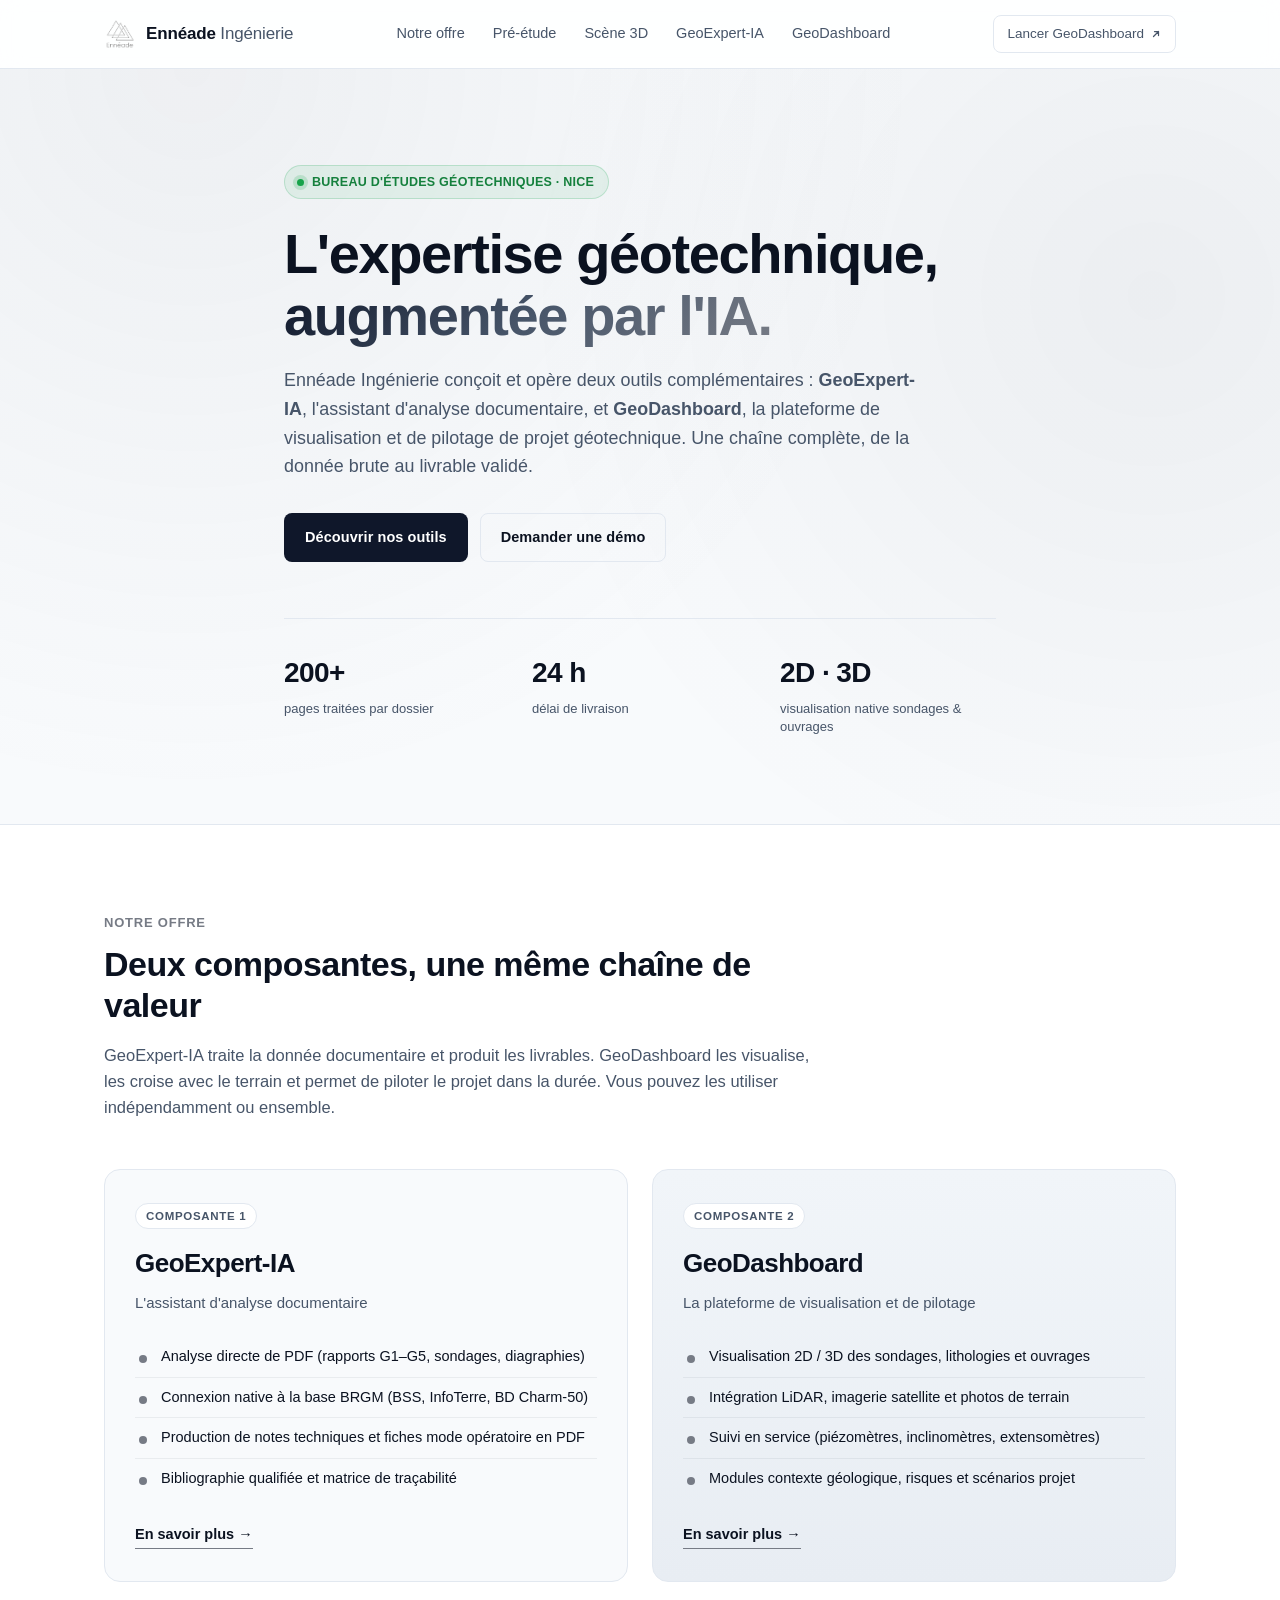
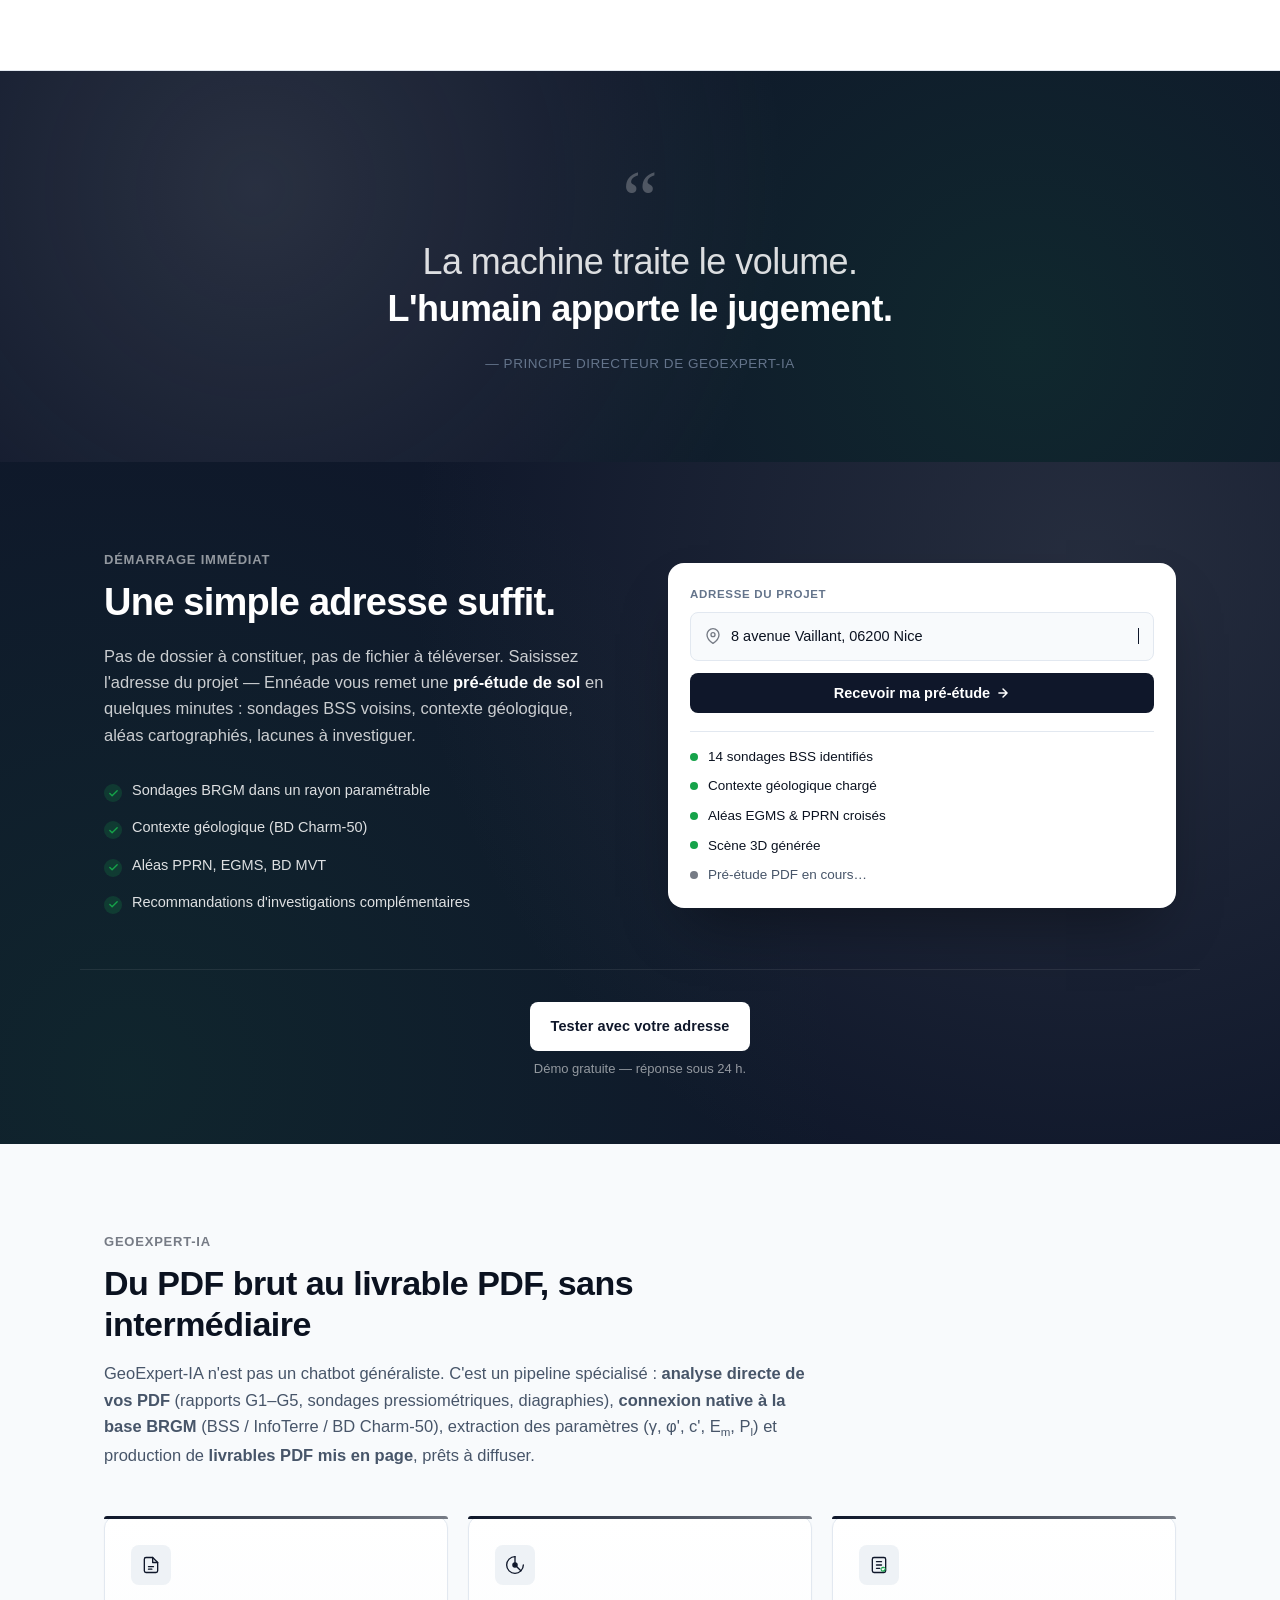
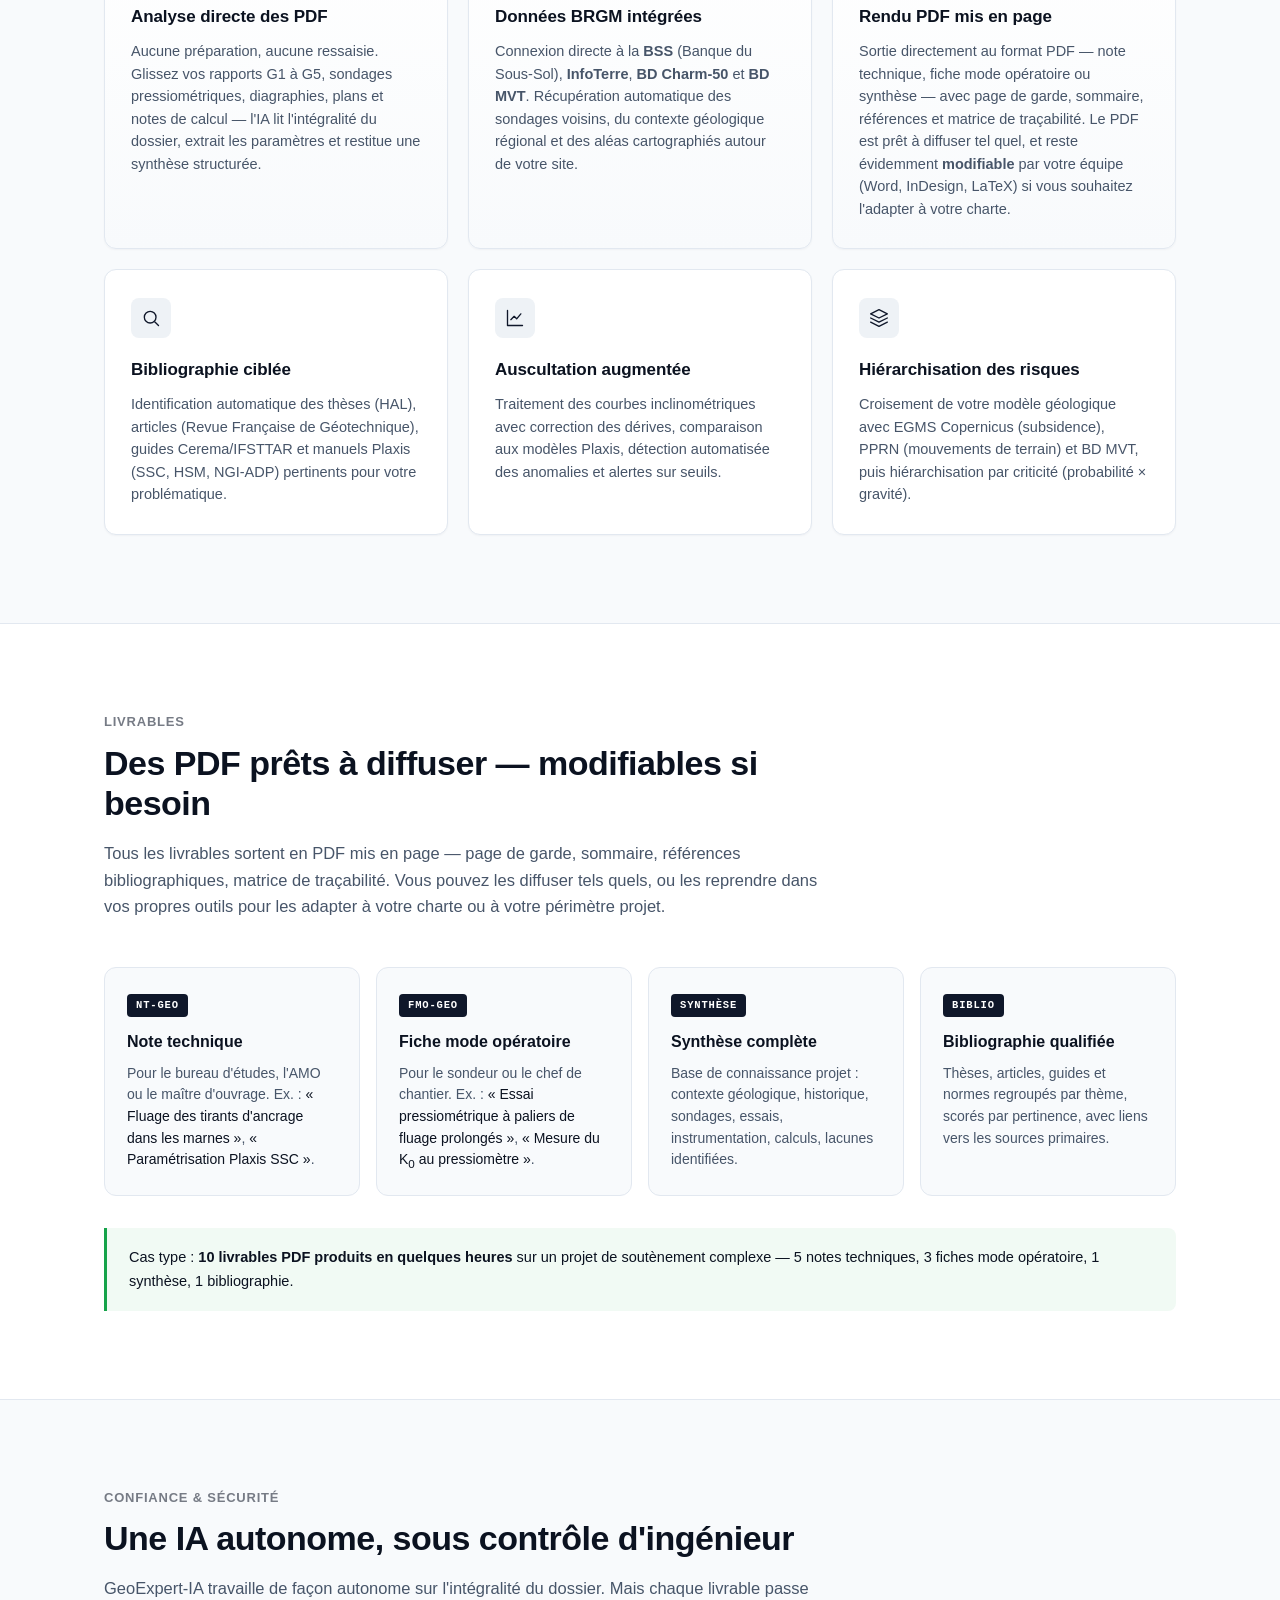
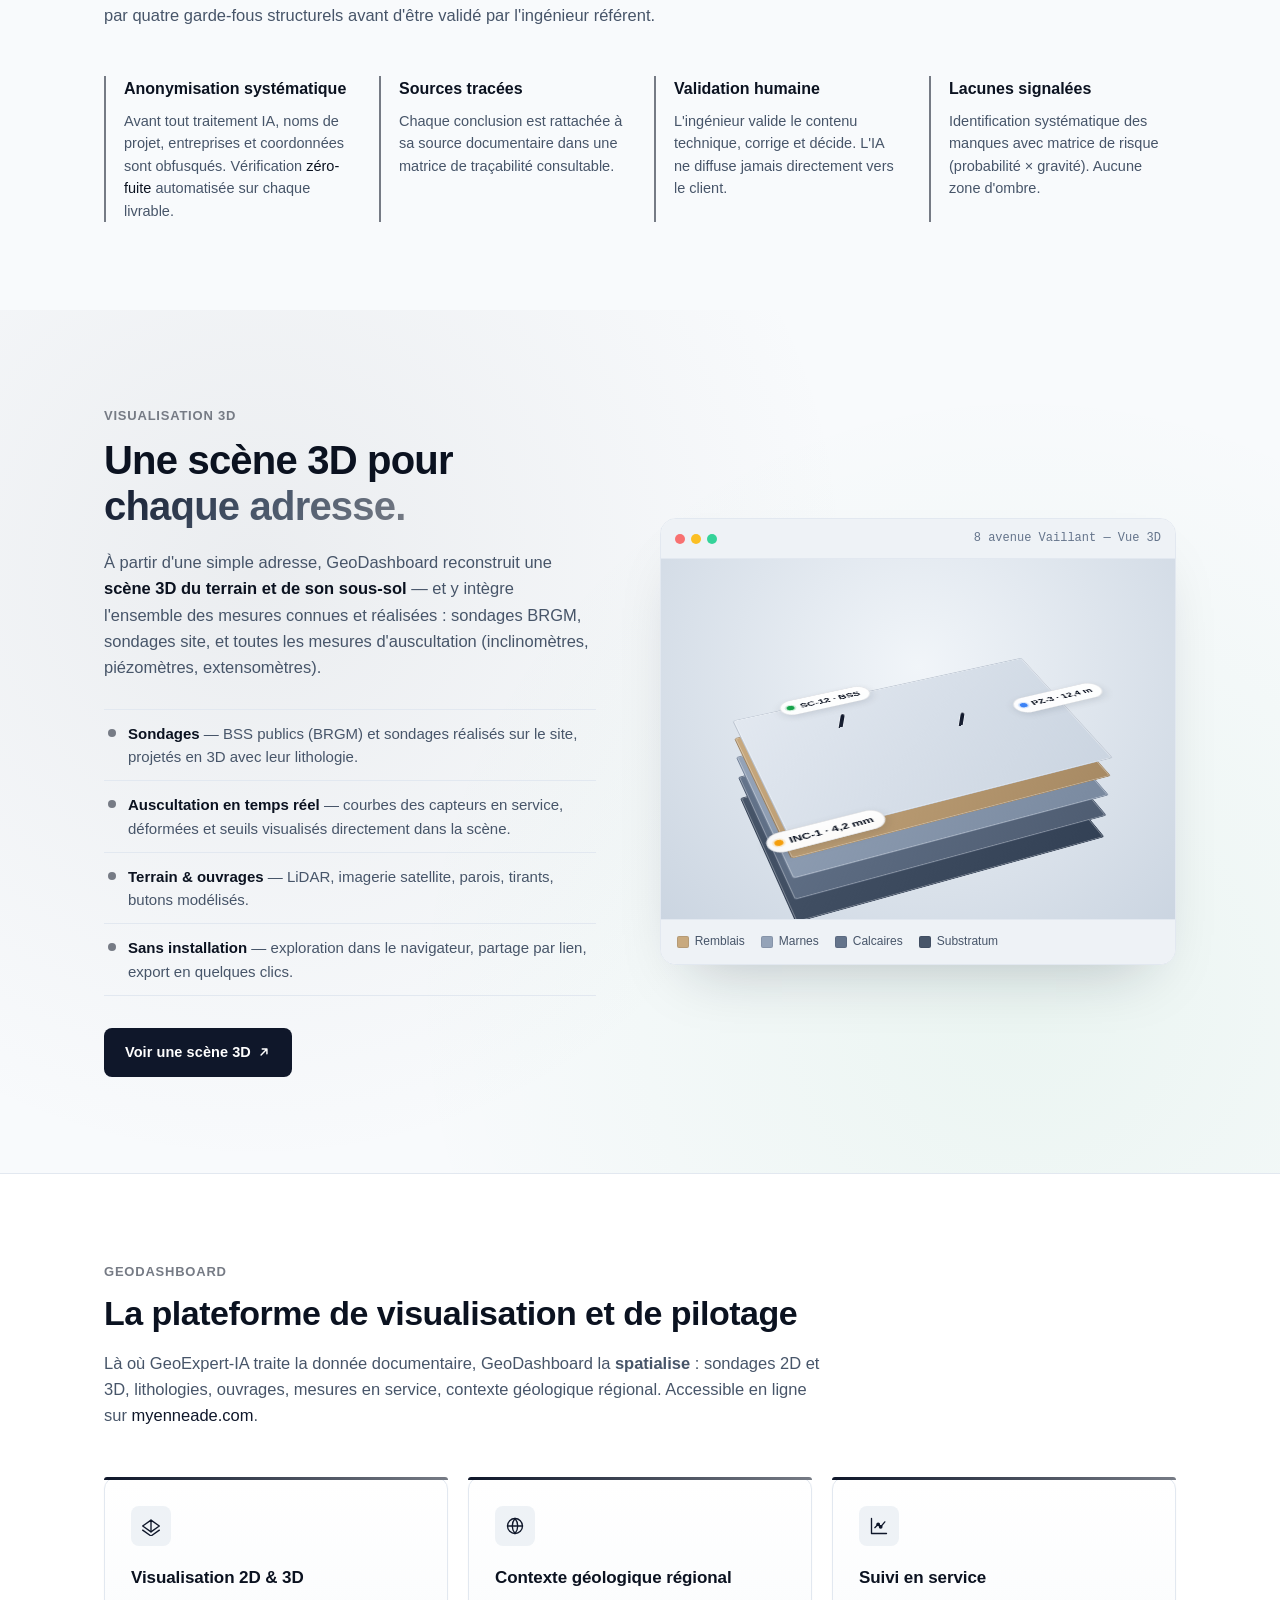
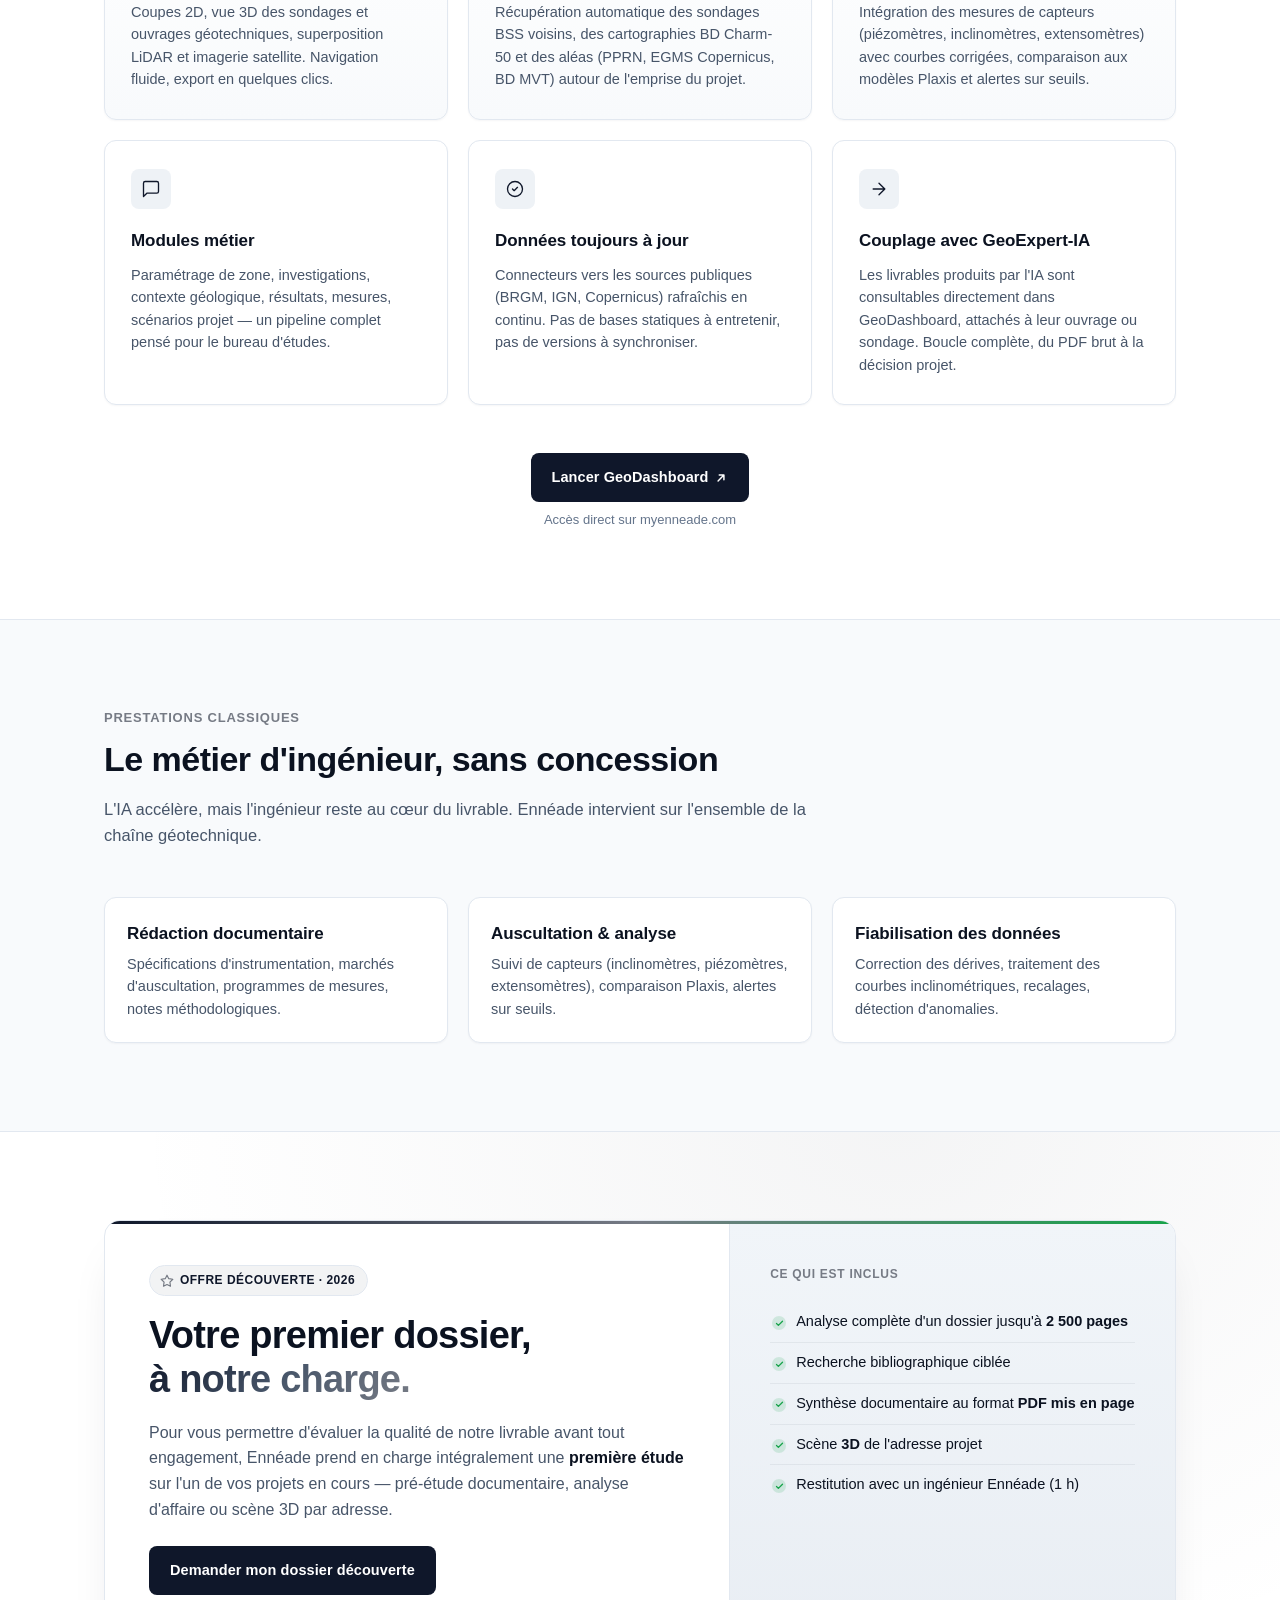
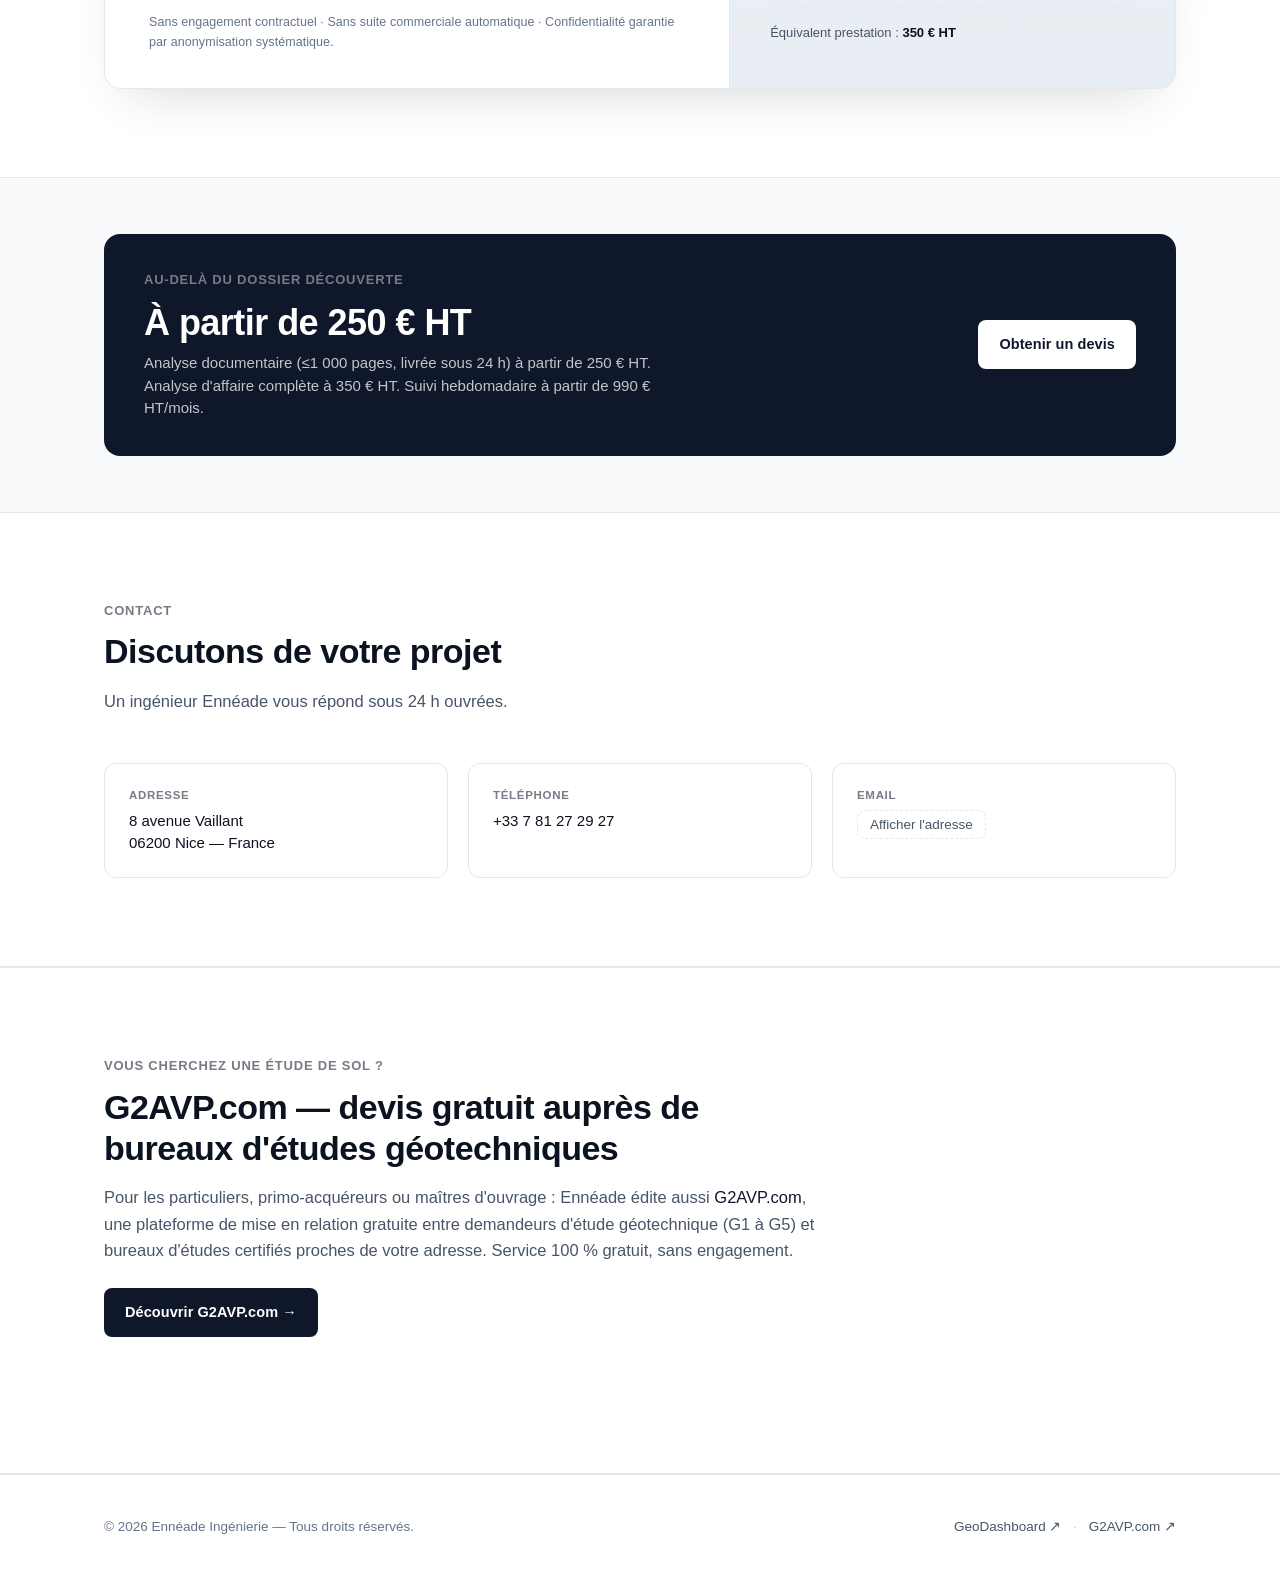
==== commit 4c95f0f0: "Ajout section + footer link vers G2AVP.com Nouvelle section "Vous cherchez une étude de sol ?" juste" ====
--- a/index.html
+++ b/index.html
@@ -658,6 +658,27 @@
       </div>
     </section>
 
+    <section class="section section-alt" id="g2avp">
+      <div class="container">
+        <div class="section-head">
+          <p class="kicker">Vous cherchez une étude de sol ?</p>
+          <h2>G2AVP.com — devis gratuit auprès de bureaux d'études géotechniques</h2>
+          <p class="section-sub">
+            Pour les particuliers, primo-acquéreurs ou maîtres d'ouvrage : Ennéade
+            édite aussi <a href="https://g2avp.com" rel="noopener">G2AVP.com</a>,
+            une plateforme de mise en relation gratuite entre demandeurs d'étude
+            géotechnique (G1 à G5) et bureaux d'études certifiés proches de votre
+            adresse. Service 100 % gratuit, sans engagement.
+          </p>
+          <p style="margin-top:1.5rem">
+            <a href="https://g2avp.com" rel="noopener" class="btn btn-primary">
+              Découvrir G2AVP.com →
+            </a>
+          </p>
+        </div>
+      </div>
+    </section>
+
   </main>
 
   <footer class="site-footer">
@@ -665,6 +686,8 @@
       <p>© <span id="year"></span> Ennéade Ingénierie — Tous droits réservés.</p>
       <p class="footer-links">
         <a href="https://myenneade.com" target="_blank" rel="noopener">GeoDashboard ↗</a>
+        <span style="opacity:0.4;margin:0 0.5rem">·</span>
+        <a href="https://g2avp.com" target="_blank" rel="noopener">G2AVP.com ↗</a>
       </p>
     </div>
   </footer>
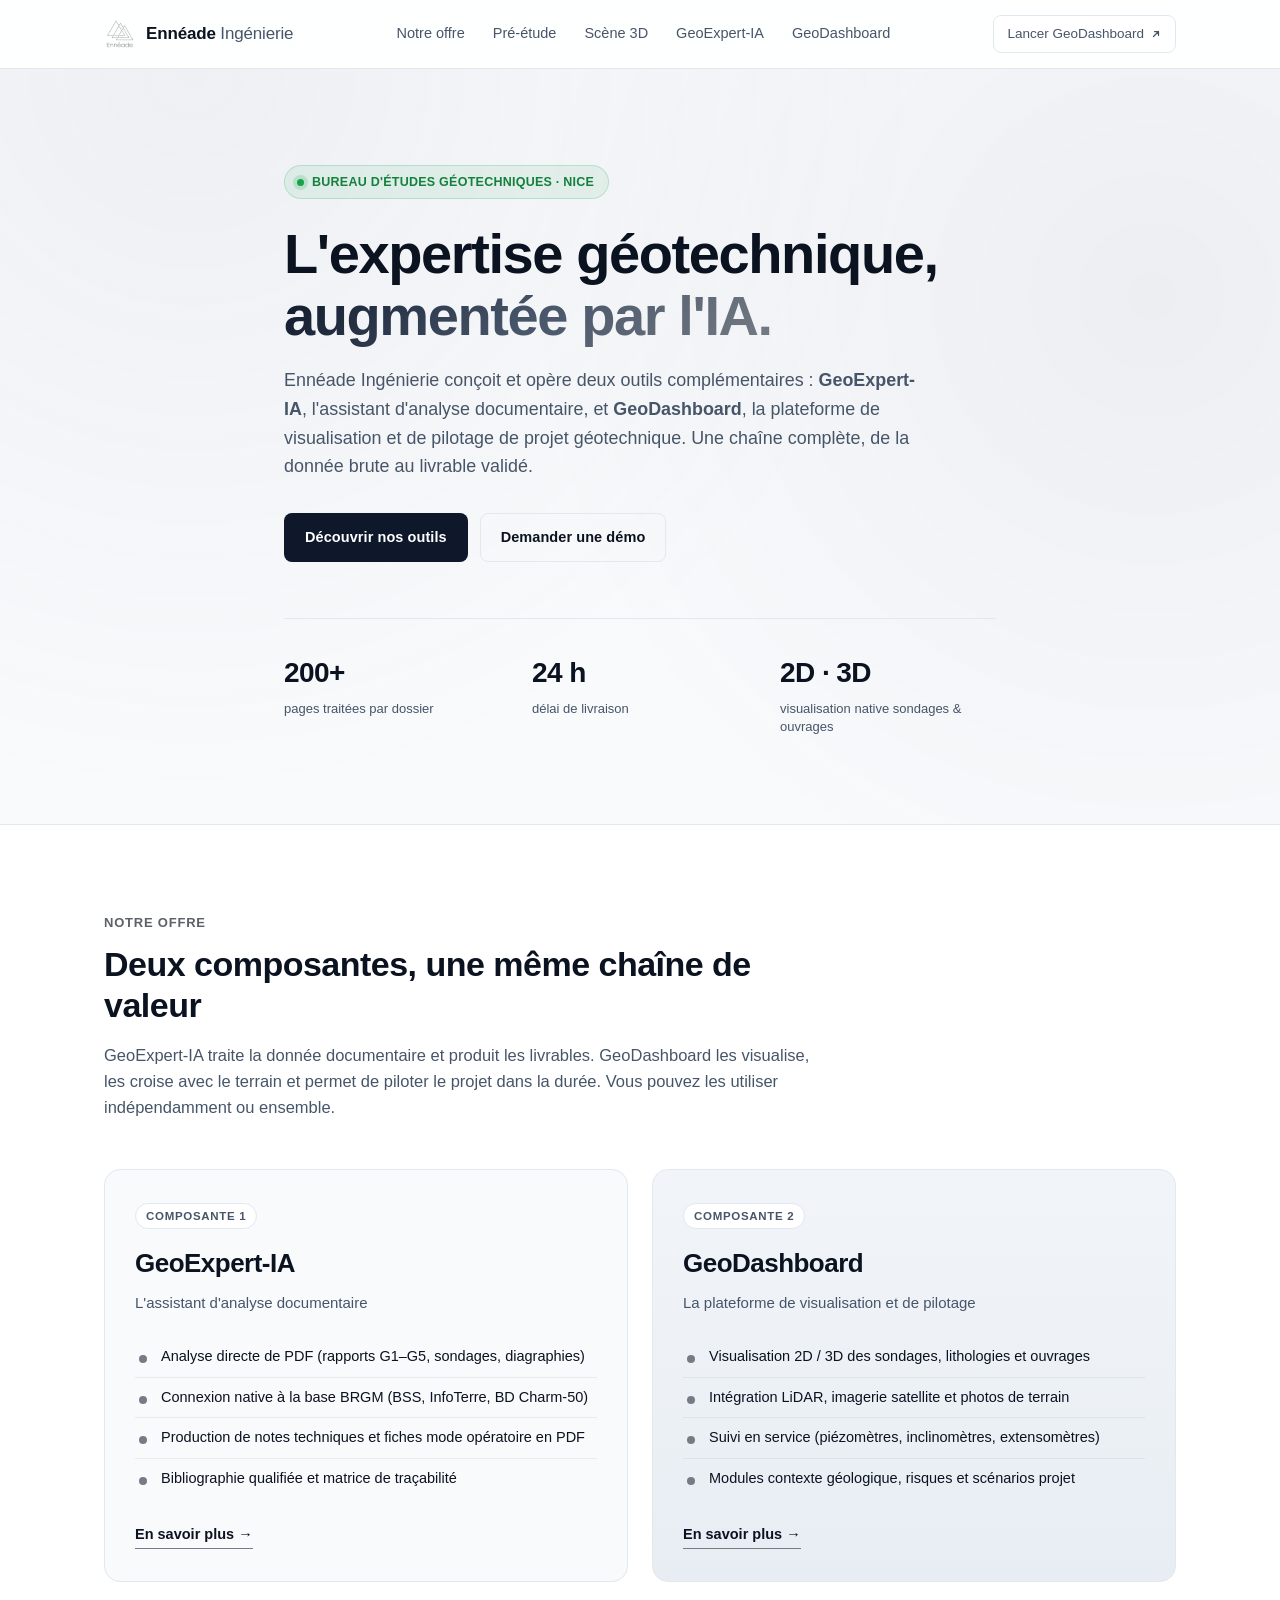
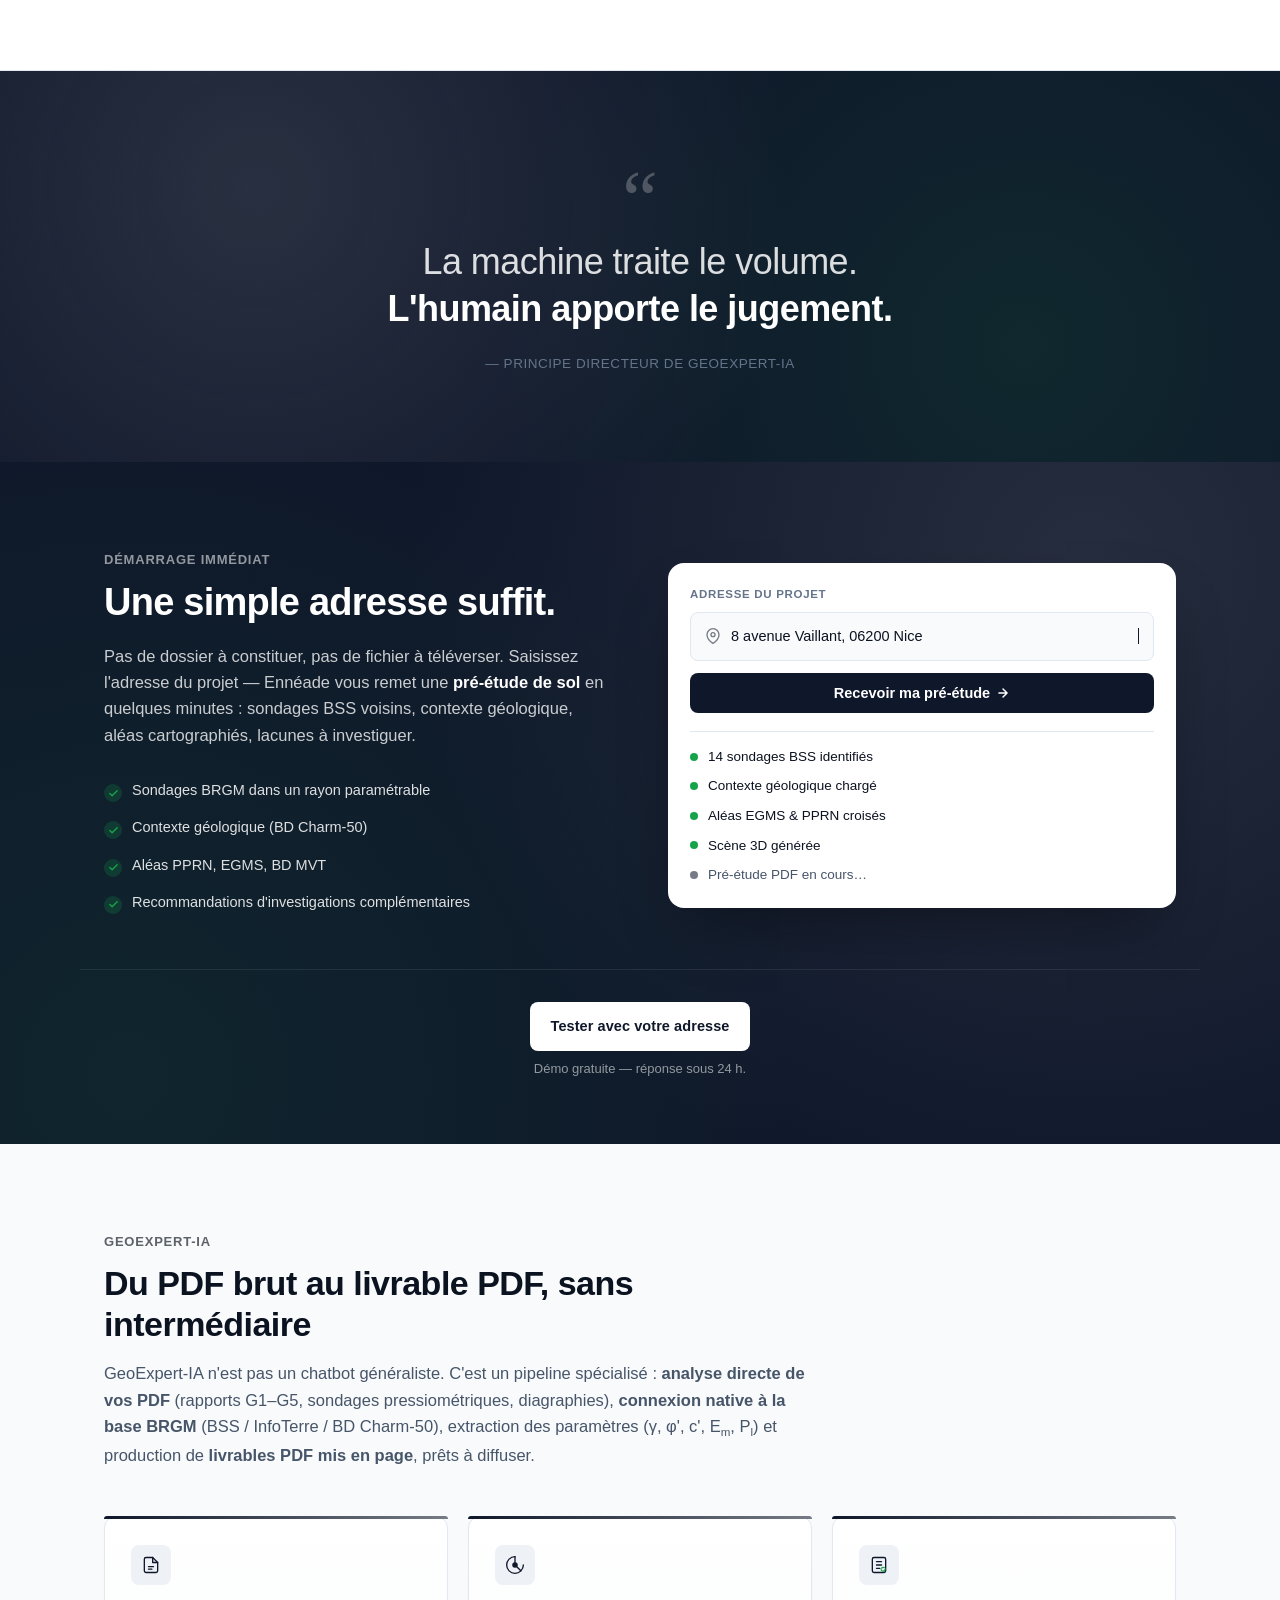
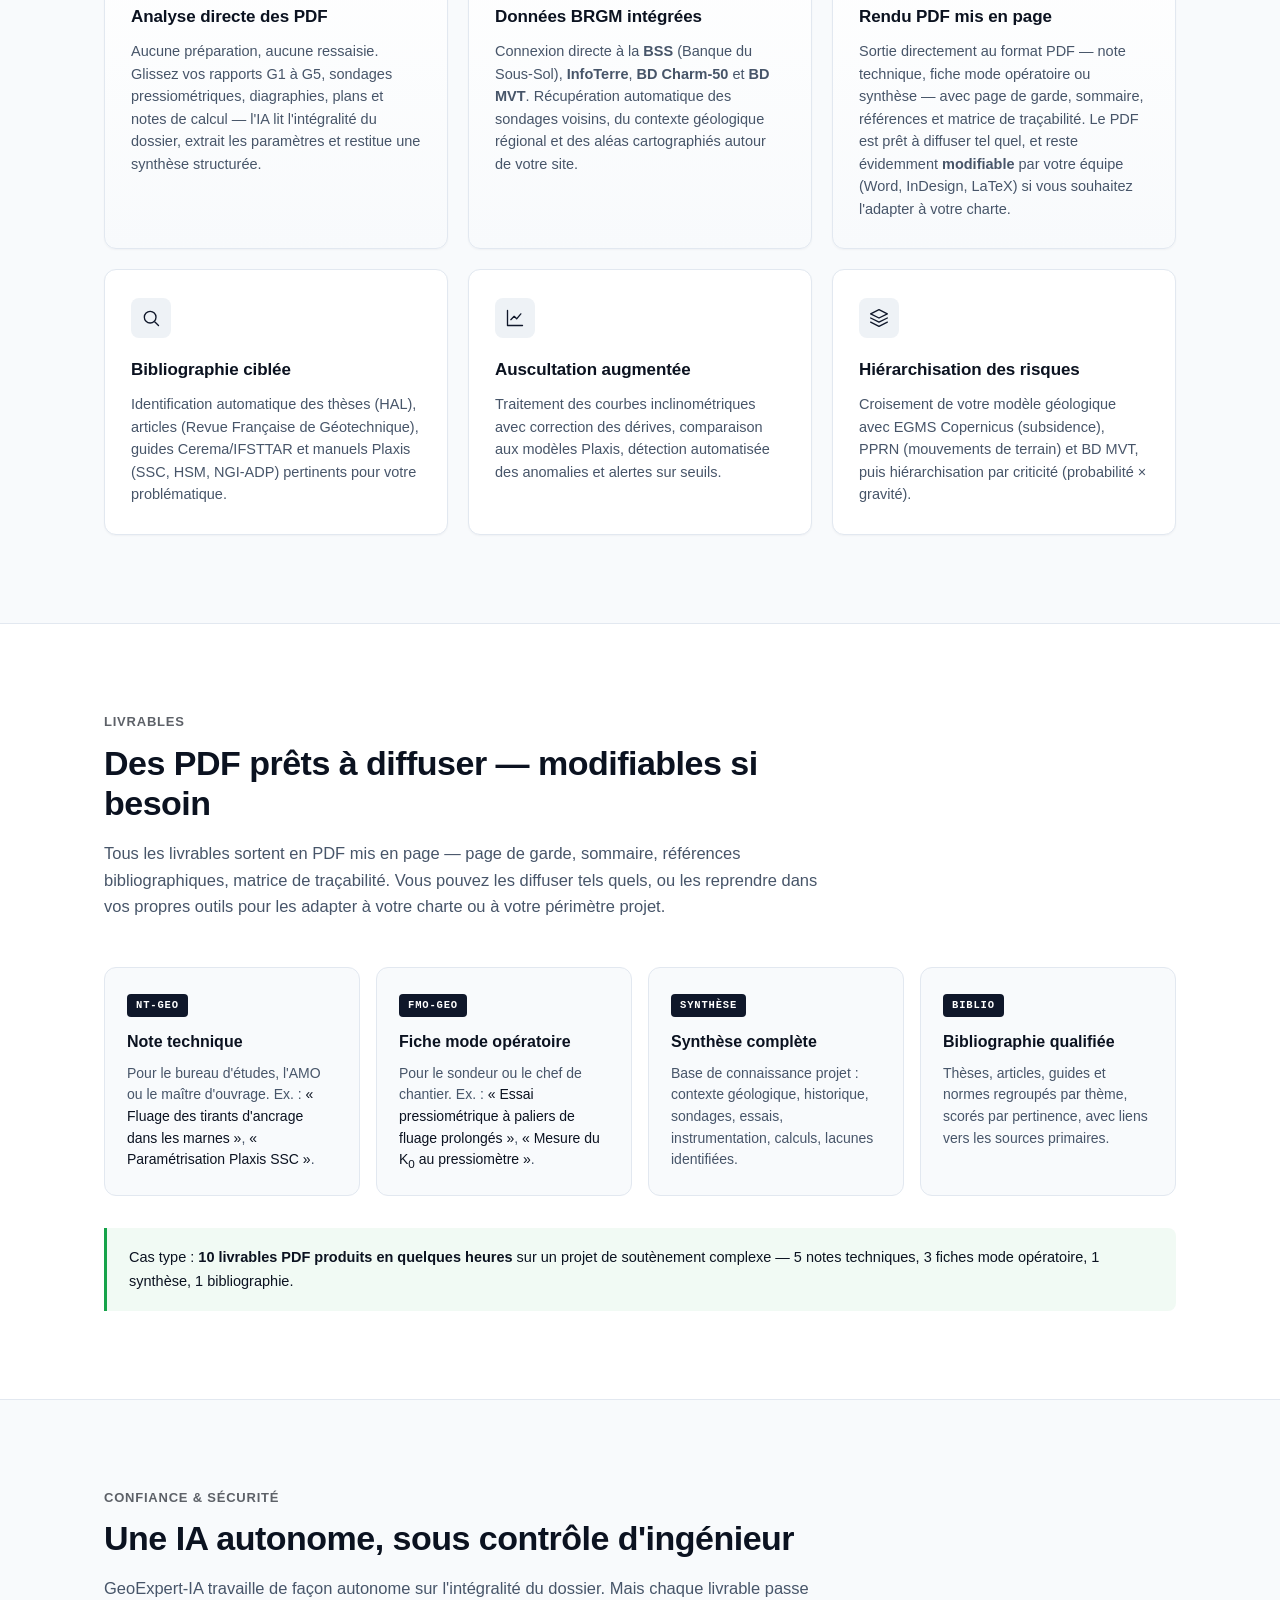
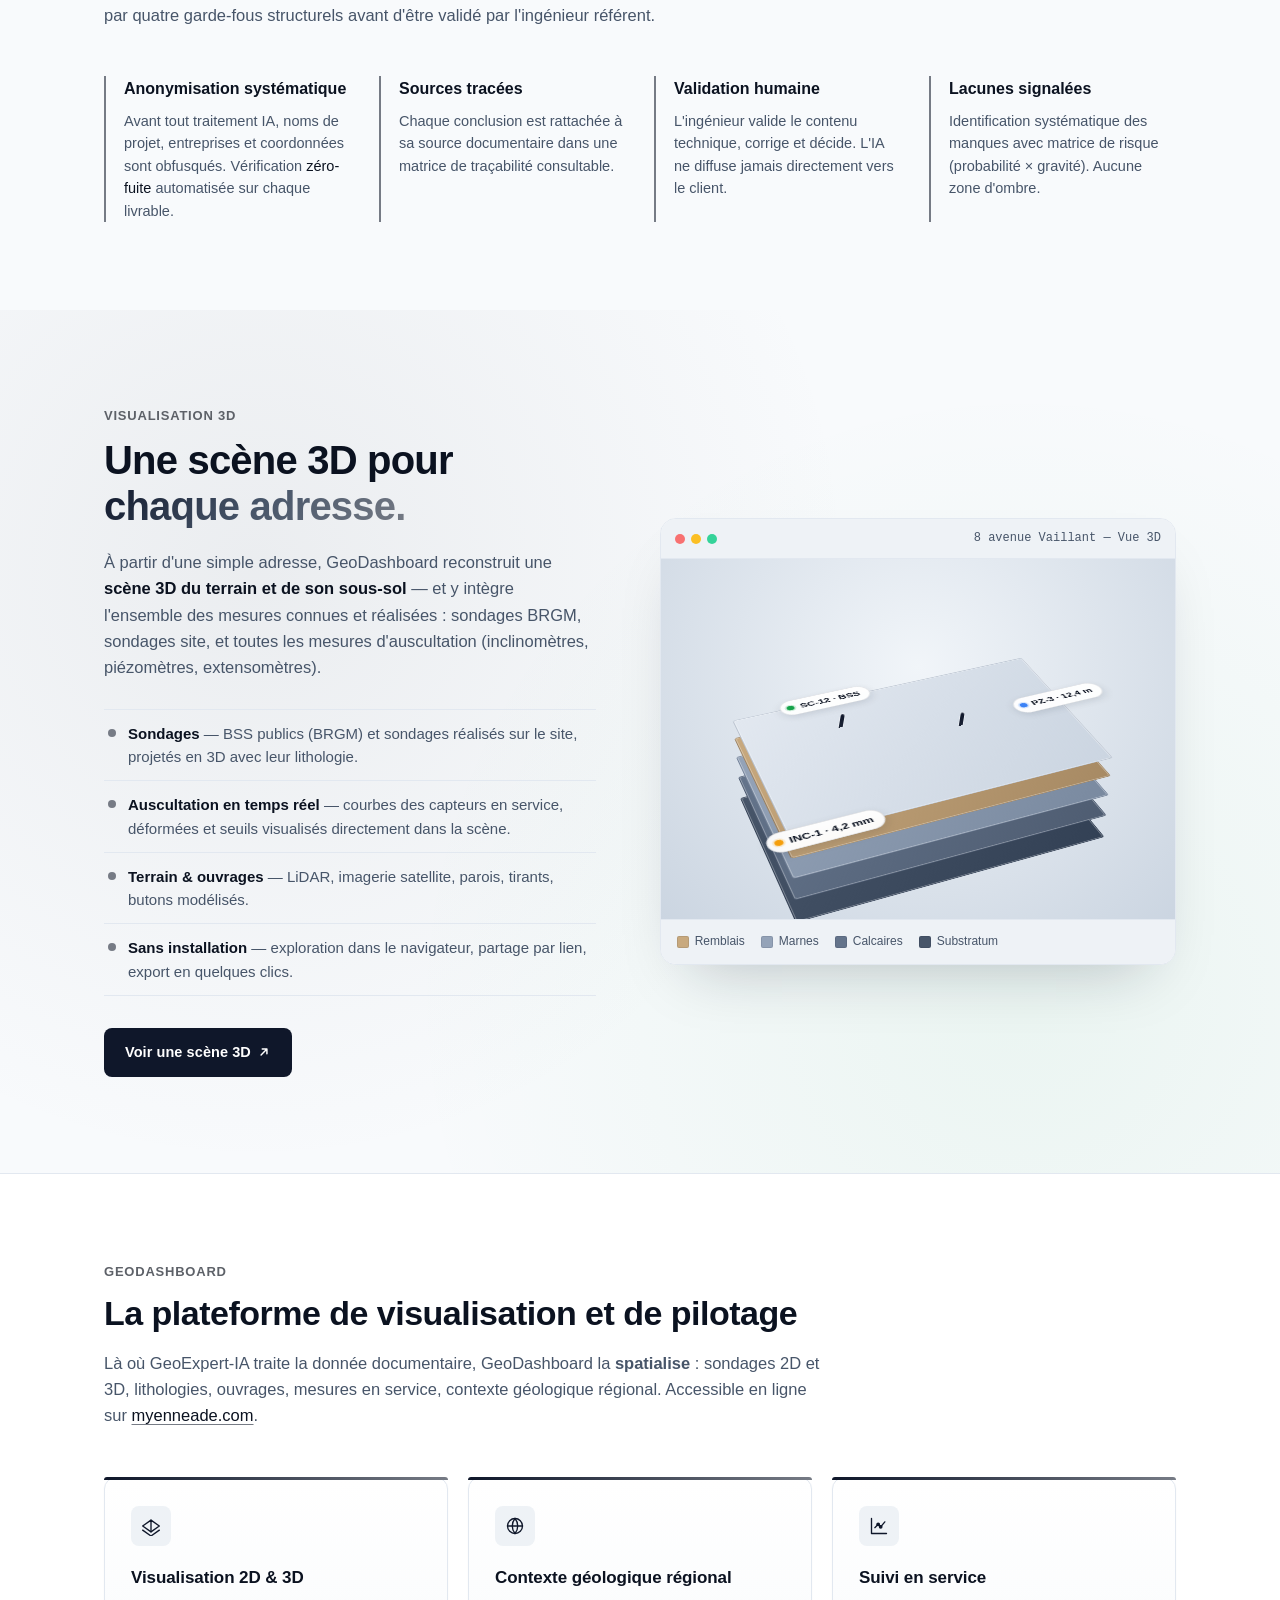
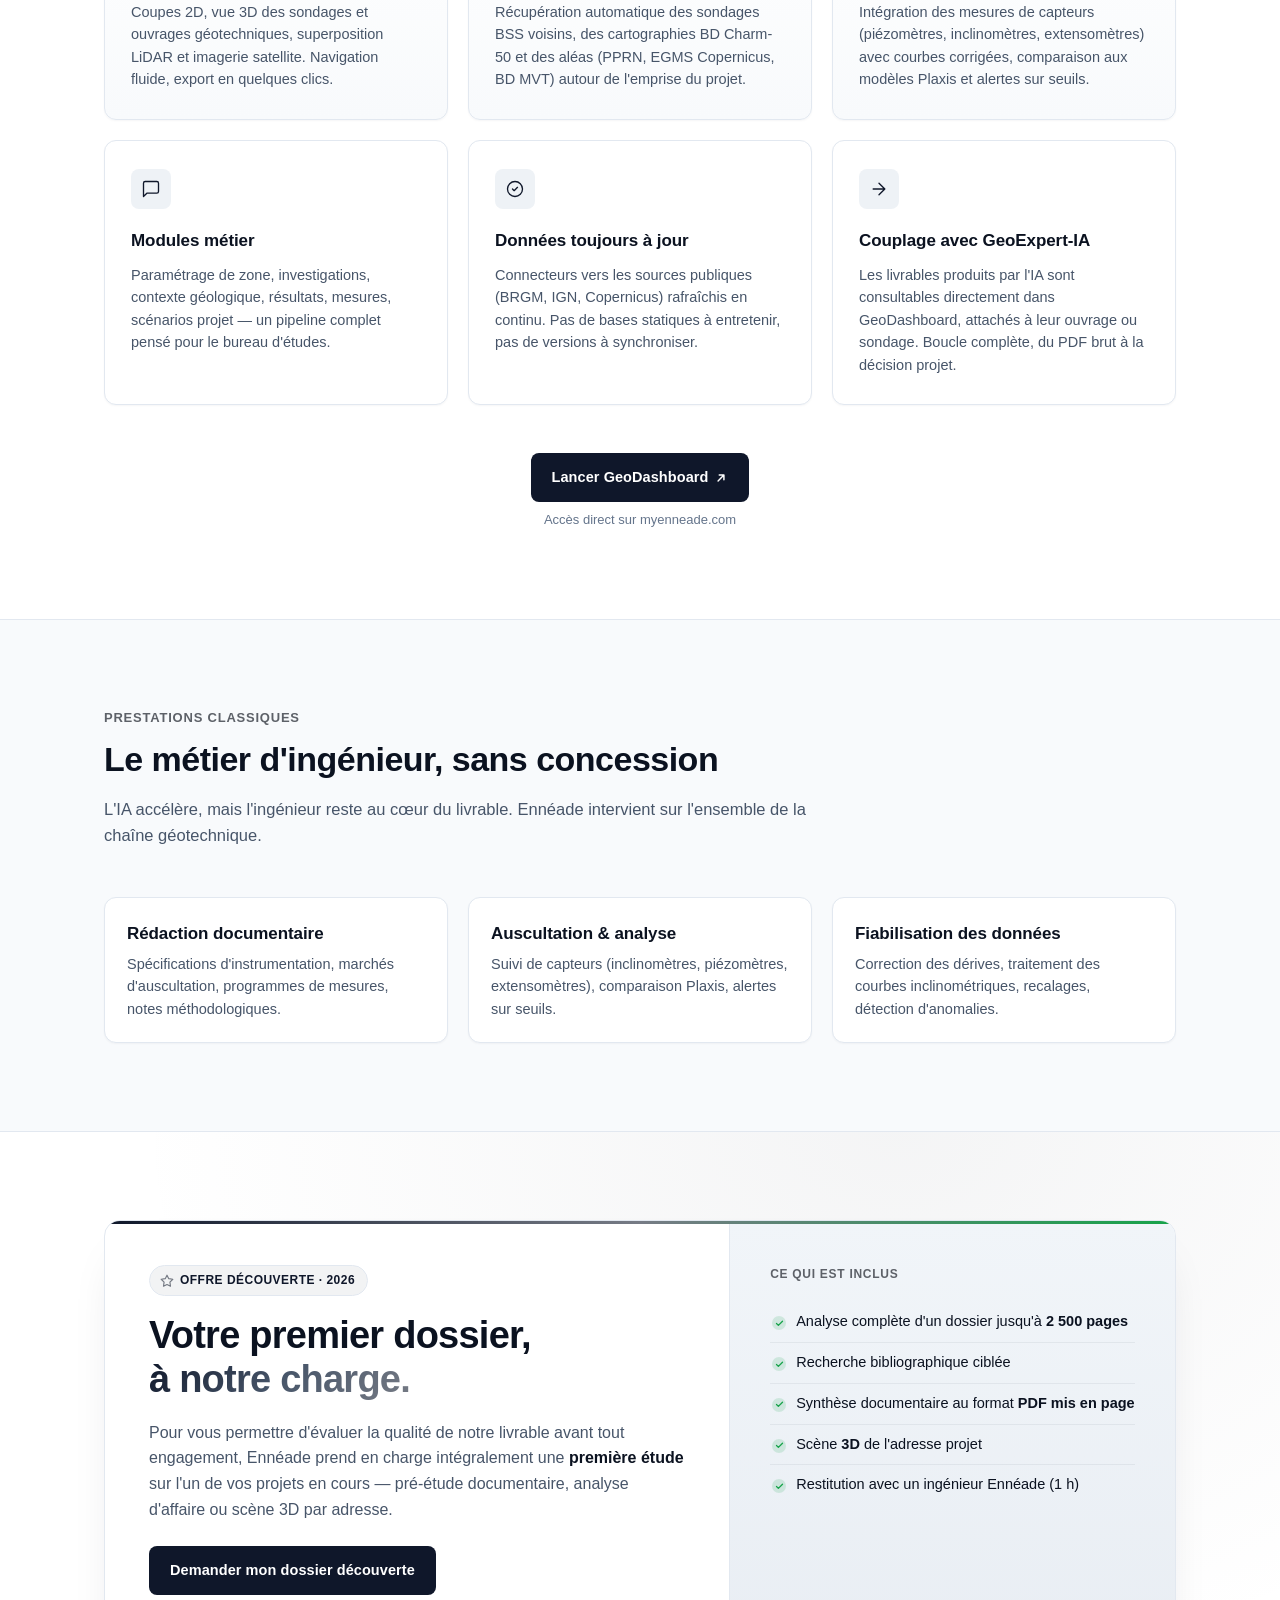
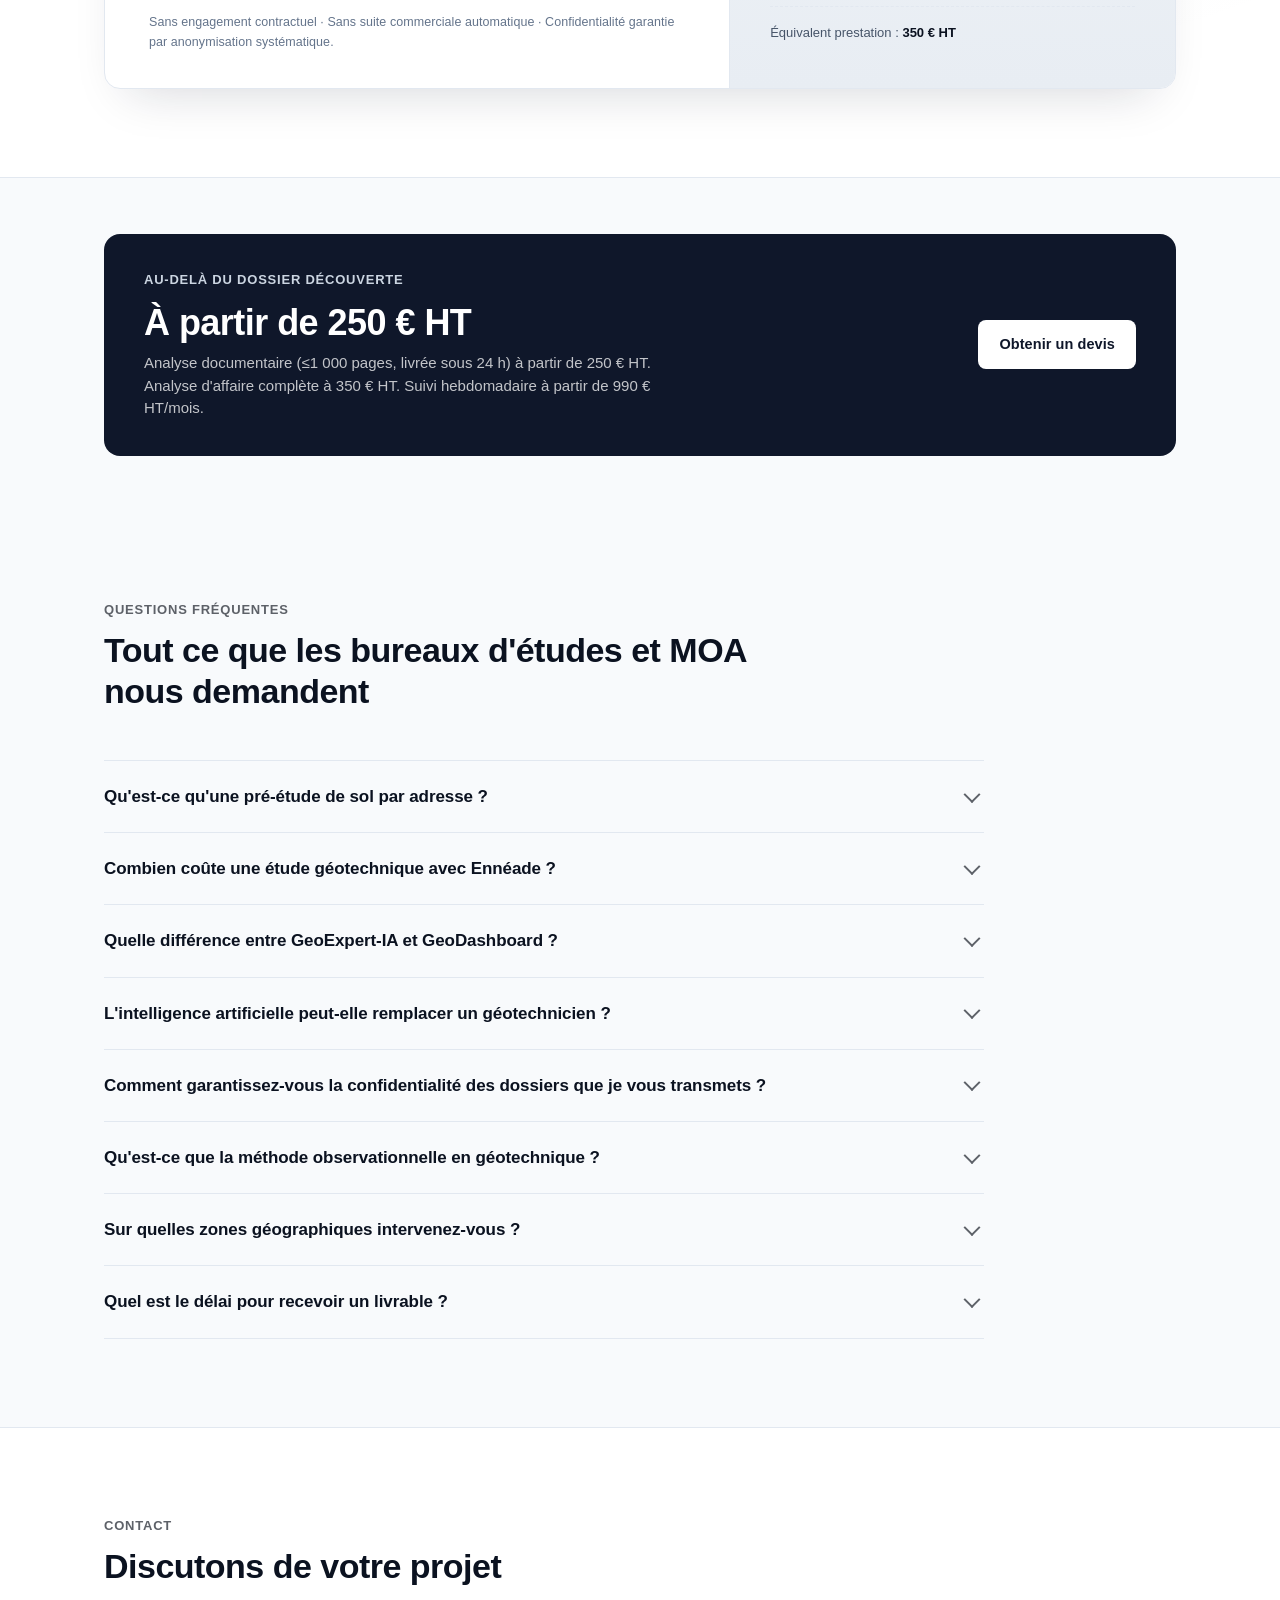
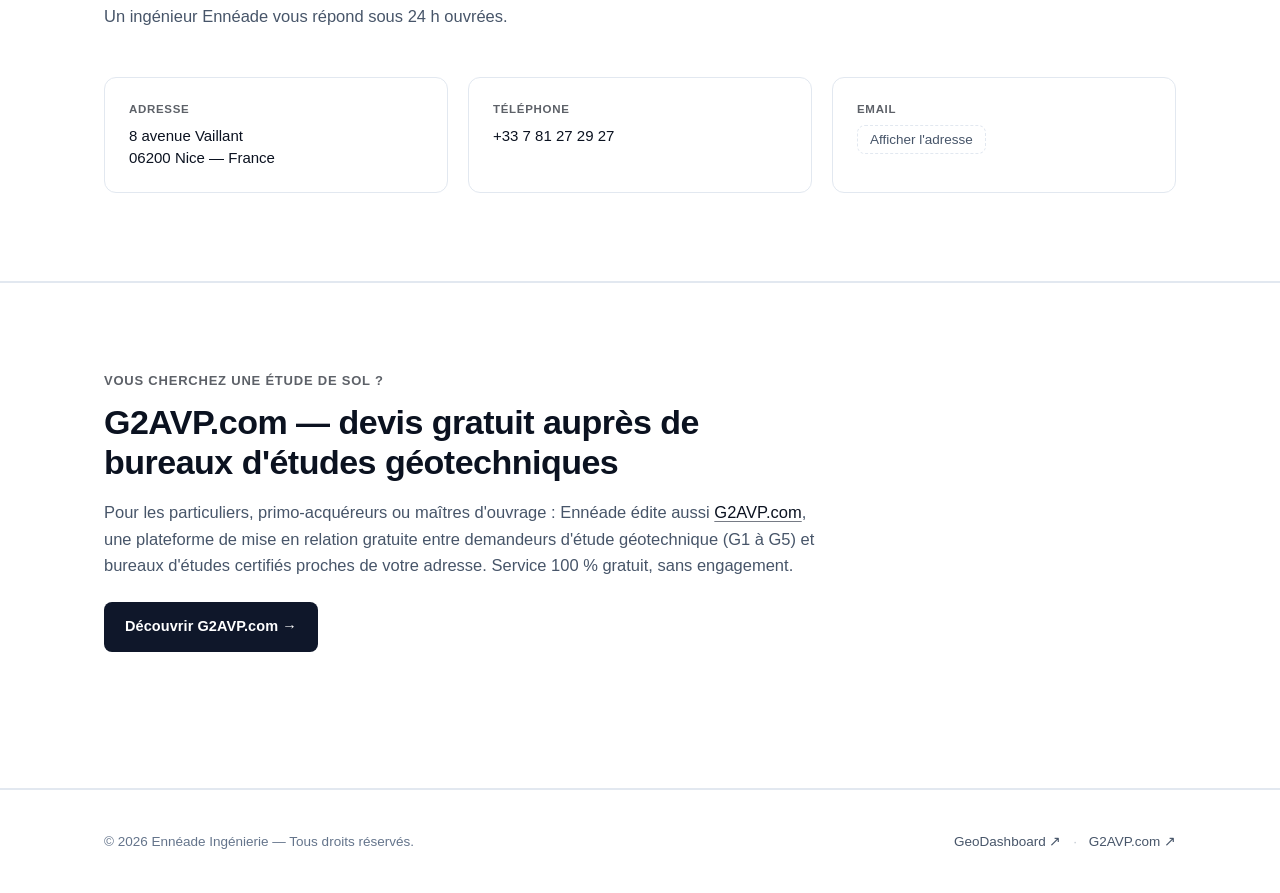
==== commit face3e50: "SEO: section FAQ + FAQPage schema + LocalBusiness geo & horaires Section FAQ avec 8 questions ciblée" ====
--- a/index.html
+++ b/index.html
@@ -3,10 +3,214 @@
 <head>
   <meta charset="UTF-8" />
   <meta name="viewport" content="width=device-width, initial-scale=1.0" />
-  <title>Ennéade Ingénierie — L'expertise géotechnique augmentée par l'IA</title>
-  <meta name="description" content="Ennéade Ingénierie associe l'expertise humaine à l'intelligence artificielle pour accélérer l'analyse géotechnique : synthèses documentaires, notes techniques et auscultation, en quelques heures au lieu de plusieurs semaines." />
-  <link rel="icon" type="image/png" href="assets/favicon.png" />
+
+  <!-- Primary -->
+  <title>Ennéade Ingénierie — Bureau d'études géotechniques augmenté par l'IA · Nice</title>
+  <meta name="description" content="Bureau d'études géotechniques basé à Nice. Pré-étude de sol par adresse, scène 3D intégrant sondages BSS et auscultation, analyse documentaire IA et livrables PDF prêts à diffuser." />
+  <meta name="author" content="Ennéade Ingénierie" />
+  <meta name="robots" content="index, follow, max-image-preview:large" />
+  <meta name="theme-color" content="#0F172A" />
+  <link rel="canonical" href="https://enneade-ingenierie.com/" />
+
+  <!-- Search engine verification -->
+  <meta name="google-site-verification" content="Xfqly761C1_4WLXgZYbRSJaEKyyUw5i-6X8c4m7FqoQ" />
+
+  <!-- Icons -->
+  <link rel="icon" type="image/png" href="/assets/favicon.png" />
+  <link rel="apple-touch-icon" href="/assets/favicon.png" />
+
+  <!-- Open Graph (LinkedIn, Facebook, WhatsApp, Slack…) -->
+  <meta property="og:type" content="website" />
+  <meta property="og:locale" content="fr_FR" />
+  <meta property="og:site_name" content="Ennéade Ingénierie" />
+  <meta property="og:title" content="Ennéade Ingénierie — L'expertise géotechnique augmentée par l'IA" />
+  <meta property="og:description" content="Pré-étude de sol par simple adresse, scène 3D du sous-sol intégrant sondages BSS et auscultation, livrables PDF en quelques heures. Bureau d'études géotechniques à Nice." />
+  <meta property="og:url" content="https://enneade-ingenierie.com/" />
+  <meta property="og:image" content="https://enneade-ingenierie.com/assets/og-image.png" />
+  <meta property="og:image:width" content="1200" />
+  <meta property="og:image:height" content="630" />
+  <meta property="og:image:alt" content="Ennéade Ingénierie — l'expertise géotechnique augmentée par l'IA" />
+
+  <!-- Twitter / X -->
+  <meta name="twitter:card" content="summary_large_image" />
+  <meta name="twitter:title" content="Ennéade Ingénierie — L'expertise géotechnique augmentée par l'IA" />
+  <meta name="twitter:description" content="Pré-étude de sol par simple adresse, scène 3D du sous-sol, livrables PDF en quelques heures. Bureau d'études géotechniques à Nice." />
+  <meta name="twitter:image" content="https://enneade-ingenierie.com/assets/og-image.png" />
+
+  <!-- Stylesheet -->
   <link rel="stylesheet" href="styles.css" />
+
+  <!-- Structured data (Schema.org JSON-LD) -->
+  <script type="application/ld+json">
+  {
+    "@context": "https://schema.org",
+    "@graph": [
+      {
+        "@type": "ProfessionalService",
+        "@id": "https://enneade-ingenierie.com/#organization",
+        "name": "Ennéade Ingénierie",
+        "url": "https://enneade-ingenierie.com/",
+        "logo": "https://enneade-ingenierie.com/assets/logo.png",
+        "image": "https://enneade-ingenierie.com/assets/og-image.png",
+        "description": "Bureau d'études géotechniques basé à Nice. Conçoit et opère GeoExpert-IA (assistant d'analyse documentaire) et GeoDashboard (plateforme de visualisation 2D/3D et de pilotage de projet géotechnique).",
+        "telephone": "+33781272927",
+        "email": "contact@enneade-ingenierie.com",
+        "priceRange": "€€",
+        "address": {
+          "@type": "PostalAddress",
+          "streetAddress": "8 avenue Vaillant",
+          "postalCode": "06200",
+          "addressLocality": "Nice",
+          "addressRegion": "Provence-Alpes-Côte d'Azur",
+          "addressCountry": "FR"
+        },
+        "areaServed": {
+          "@type": "Country",
+          "name": "France"
+        },
+        "geo": {
+          "@type": "GeoCoordinates",
+          "latitude": 43.7102,
+          "longitude": 7.2620
+        },
+        "openingHoursSpecification": [
+          {
+            "@type": "OpeningHoursSpecification",
+            "dayOfWeek": ["Monday", "Tuesday", "Wednesday", "Thursday", "Friday"],
+            "opens": "09:00",
+            "closes": "18:00"
+          }
+        ],
+        "knowsAbout": [
+          "Géotechnique",
+          "Auscultation géotechnique",
+          "Instrumentation géotechnique",
+          "Pré-étude de sol",
+          "Méthode observationnelle",
+          "Sondages pressiométriques",
+          "Inclinomètre",
+          "Piézomètre",
+          "Plaxis",
+          "Intelligence artificielle appliquée à la géotechnique"
+        ],
+        "sameAs": [
+          "https://myenneade.com"
+        ]
+      },
+      {
+        "@type": "SoftwareApplication",
+        "@id": "https://enneade-ingenierie.com/#geoexpert-ia",
+        "name": "GeoExpert-IA",
+        "applicationCategory": "BusinessApplication",
+        "operatingSystem": "Web",
+        "description": "Assistant d'analyse géotechnique par intelligence artificielle. Lecture directe de PDF (rapports G1–G5, sondages, diagraphies), connexion native à la base BRGM (BSS, InfoTerre, BD Charm-50), production de livrables PDF mis en page (notes techniques, fiches mode opératoire, synthèses, bibliographies).",
+        "provider": { "@id": "https://enneade-ingenierie.com/#organization" },
+        "offers": {
+          "@type": "Offer",
+          "price": "250",
+          "priceCurrency": "EUR",
+          "priceSpecification": {
+            "@type": "PriceSpecification",
+            "price": "250",
+            "priceCurrency": "EUR",
+            "valueAddedTaxIncluded": false
+          },
+          "description": "À partir de 250 € HT pour une analyse documentaire (≤1 000 pages, livrée sous 24 h)."
+        }
+      },
+      {
+        "@type": "SoftwareApplication",
+        "@id": "https://enneade-ingenierie.com/#geodashboard",
+        "name": "GeoDashboard",
+        "applicationCategory": "BusinessApplication",
+        "operatingSystem": "Web",
+        "url": "https://myenneade.com",
+        "description": "Plateforme web de visualisation 2D/3D et de pilotage de projet géotechnique. Génère une scène 3D pour toute adresse, intègre sondages BRGM, sondages site, et mesures d'auscultation en temps réel (inclinomètres, piézomètres, extensomètres).",
+        "provider": { "@id": "https://enneade-ingenierie.com/#organization" }
+      },
+      {
+        "@type": "Offer",
+        "@id": "https://enneade-ingenierie.com/#dossier-decouverte",
+        "name": "Dossier découverte",
+        "description": "Première étude géotechnique offerte (analyse documentaire ou pré-étude de sol par adresse, scène 3D, restitution avec un ingénieur). Sans engagement contractuel.",
+        "price": "0",
+        "priceCurrency": "EUR",
+        "offeredBy": { "@id": "https://enneade-ingenierie.com/#organization" },
+        "validFrom": "2026-01-01"
+      },
+      {
+        "@type": "FAQPage",
+        "@id": "https://enneade-ingenierie.com/#faq",
+        "mainEntity": [
+          {
+            "@type": "Question",
+            "name": "Qu'est-ce qu'une pré-étude de sol par adresse ?",
+            "acceptedAnswer": {
+              "@type": "Answer",
+              "text": "La pré-étude de sol par adresse est un livrable que nous générons à partir de la simple position géographique de votre projet. Elle compile automatiquement les données publiques disponibles : sondages voisins de la BSS du BRGM, contexte géologique régional issu de la BD Charm-50, et aléas cartographiés (PPRN mouvements de terrain, EGMS Copernicus, BD MVT). Elle ne se substitue pas à une mission G1 réglementaire mais permet d'orienter rapidement les premières décisions et de calibrer le programme d'investigations à venir."
+            }
+          },
+          {
+            "@type": "Question",
+            "name": "Combien coûte une étude géotechnique avec Ennéade ?",
+            "acceptedAnswer": {
+              "@type": "Answer",
+              "text": "Notre tarification commence à 250 € HT pour une analyse documentaire (jusqu'à 1 000 pages, livrée sous 24 h), 350 € HT pour une analyse d'affaire complète, et 990 € HT/mois pour le suivi hebdomadaire d'un projet en cours. Pour une première collaboration, nous prenons en charge un dossier découverte sans engagement contractuel."
+            }
+          },
+          {
+            "@type": "Question",
+            "name": "Quelle différence entre GeoExpert-IA et GeoDashboard ?",
+            "acceptedAnswer": {
+              "@type": "Answer",
+              "text": "GeoExpert-IA est un assistant d'analyse documentaire : il lit vos PDF (rapports G1 à G5, sondages pressiométriques, diagraphies), croise avec les bases publiques (BRGM, normes NF P 94-500) et produit des livrables PDF mis en page (notes techniques, fiches mode opératoire, synthèses). GeoDashboard est une plateforme web complémentaire qui visualise et spatialise ces données : scènes 3D, sondages, lithologies, ouvrages géotechniques, suivi des capteurs en service. Les deux outils peuvent être utilisés indépendamment ou en couplage."
+            }
+          },
+          {
+            "@type": "Question",
+            "name": "L'intelligence artificielle peut-elle remplacer un géotechnicien ?",
+            "acceptedAnswer": {
+              "@type": "Answer",
+              "text": "Non. GeoExpert-IA n'a pas vocation à remplacer l'expertise humaine, mais à la décharger des tâches chronophages : lecture de centaines de pages de rapports, recherche bibliographique, mise en page des notes techniques. La validation technique de chaque livrable est systématiquement faite par un ingénieur Ennéade avant diffusion. Notre principe directeur : la machine traite le volume, l'humain apporte le jugement."
+            }
+          },
+          {
+            "@type": "Question",
+            "name": "Comment garantissez-vous la confidentialité des dossiers ?",
+            "acceptedAnswer": {
+              "@type": "Answer",
+              "text": "Avant tout traitement par l'IA, les noms de projet, d'entreprise, de personnes et les coordonnées géographiques sont anonymisés via des transformations réversibles uniquement en interne. Le livrable diffusé en externe est vérifié automatiquement (vérification zéro-fuite) pour s'assurer qu'aucune donnée sensible ne subsiste. La restauration est faite uniquement en interne pour la version finale validée par l'ingénieur référent."
+            }
+          },
+          {
+            "@type": "Question",
+            "name": "Qu'est-ce que la méthode observationnelle en géotechnique ?",
+            "acceptedAnswer": {
+              "@type": "Answer",
+              "text": "La méthode observationnelle consiste à confronter en continu les hypothèses de calcul aux mesures réelles d'auscultation (inclinomètres, piézomètres, extensomètres) pendant l'exécution des travaux. Cette boucle permet de détecter précocement les écarts entre modèle et réalité, et d'adapter les soutènements, phasages ou paramètres de projet en conséquence."
+            }
+          },
+          {
+            "@type": "Question",
+            "name": "Sur quelles zones géographiques intervenez-vous ?",
+            "acceptedAnswer": {
+              "@type": "Answer",
+              "text": "Notre activité physique est basée à Nice (06), principalement sur les Alpes-Maritimes et le pourtour méditerranéen pour les visites de site. Pour les missions documentaires (analyse de dossiers, pré-études par adresse) et le suivi distant d'auscultation, nous intervenons sur l'ensemble du territoire français, métropole et DOM-TOM."
+            }
+          },
+          {
+            "@type": "Question",
+            "name": "Quel est le délai pour recevoir un livrable ?",
+            "acceptedAnswer": {
+              "@type": "Answer",
+              "text": "Comptez 24 h pour une analyse documentaire de moins de 1 000 pages, et 48 h pour une analyse d'affaire complète (jusqu'à 2 500 pages). Les notes techniques et fiches mode opératoire produites dans le cadre du suivi hebdomadaire sont livrées en quelques heures à 1 jour selon la complexité."
+            }
+          }
+        ]
+      }
+    ]
+  }
+  </script>
 </head>
 <body>
 
@@ -616,6 +820,76 @@
       </div>
     </section>
 
+    <section id="faq" class="section">
+      <div class="container">
+        <div class="section-head">
+          <p class="kicker">Questions fréquentes</p>
+          <h2>Tout ce que les bureaux d'études et MOA nous demandent</h2>
+        </div>
+
+        <div class="faq-list">
+
+          <details class="faq-item">
+            <summary>Qu'est-ce qu'une pré-étude de sol par adresse ?</summary>
+            <div class="faq-answer">
+              <p>La pré-étude de sol par adresse est un livrable que nous générons à partir de la simple position géographique de votre projet. Elle compile automatiquement toutes les données publiques disponibles : sondages voisins de la <strong>BSS du BRGM</strong>, contexte géologique régional issu de la <strong>BD Charm-50</strong>, et aléas cartographiés (PPRN mouvements de terrain, EGMS Copernicus, BD MVT). Elle ne se substitue pas à une mission G1 réglementaire mais permet d'orienter rapidement vos premières décisions et de calibrer le programme d'investigations à venir.</p>
+            </div>
+          </details>
+
+          <details class="faq-item">
+            <summary>Combien coûte une étude géotechnique avec Ennéade ?</summary>
+            <div class="faq-answer">
+              <p>Notre tarification commence à <strong>250 € HT</strong> pour une analyse documentaire (jusqu'à 1 000 pages, livrée sous 24 h), <strong>350 € HT</strong> pour une analyse d'affaire complète, et <strong>990 € HT/mois</strong> pour le suivi hebdomadaire d'un projet en cours. Pour une première collaboration, nous prenons en charge un dossier découverte, sans engagement contractuel.</p>
+            </div>
+          </details>
+
+          <details class="faq-item">
+            <summary>Quelle différence entre GeoExpert-IA et GeoDashboard ?</summary>
+            <div class="faq-answer">
+              <p><strong>GeoExpert-IA</strong> est un assistant d'analyse documentaire : il lit vos PDF (rapports G1 à G5, sondages pressiométriques, diagraphies), croise avec les bases publiques (BRGM, normes NF P 94-500) et produit des livrables PDF mis en page (notes techniques, fiches mode opératoire, synthèses).</p>
+              <p><strong>GeoDashboard</strong> est une plateforme web complémentaire qui visualise et spatialise ces données : scènes 3D, sondages, lithologies, ouvrages géotechniques, suivi des capteurs en service. Les deux outils peuvent être utilisés indépendamment ou en couplage selon vos besoins.</p>
+            </div>
+          </details>
+
+          <details class="faq-item">
+            <summary>L'intelligence artificielle peut-elle remplacer un géotechnicien ?</summary>
+            <div class="faq-answer">
+              <p>Non. GeoExpert-IA n'a pas vocation à remplacer l'expertise humaine, mais à la décharger des tâches chronophages : lecture de centaines de pages de rapports, recherche bibliographique, mise en page des notes techniques. <strong>La validation technique de chaque livrable est systématiquement faite par un ingénieur Ennéade avant diffusion</strong>. Notre principe directeur : la machine traite le volume, l'humain apporte le jugement.</p>
+            </div>
+          </details>
+
+          <details class="faq-item">
+            <summary>Comment garantissez-vous la confidentialité des dossiers que je vous transmets ?</summary>
+            <div class="faq-answer">
+              <p>Avant tout traitement par l'IA, les noms de projet, d'entreprise, de personnes et les coordonnées géographiques de votre dossier sont anonymisés via des transformations <strong>réversibles uniquement en interne</strong>. Le livrable diffusé en externe est vérifié automatiquement (vérification zéro-fuite) pour s'assurer qu'aucune donnée sensible ne subsiste. La restauration est faite uniquement en interne pour la version finale validée par l'ingénieur référent.</p>
+            </div>
+          </details>
+
+          <details class="faq-item">
+            <summary>Qu'est-ce que la méthode observationnelle en géotechnique ?</summary>
+            <div class="faq-answer">
+              <p>La méthode observationnelle consiste à confronter en continu les hypothèses de calcul aux mesures réelles d'auscultation (inclinomètres, piézomètres, extensomètres) pendant l'exécution des travaux. Cette boucle permet de détecter précocement les écarts entre modèle et réalité, et d'adapter les soutènements, phasages ou paramètres de projet en conséquence. C'est le cœur de l'expertise d'Ennéade depuis sa création.</p>
+            </div>
+          </details>
+
+          <details class="faq-item">
+            <summary>Sur quelles zones géographiques intervenez-vous ?</summary>
+            <div class="faq-answer">
+              <p>Notre activité physique est basée à <strong>Nice (06)</strong>, principalement sur les Alpes-Maritimes et le pourtour méditerranéen pour les visites de site et les missions terrain. Pour les missions documentaires (analyse de dossiers, pré-études par adresse) et le suivi distant d'auscultation, nous intervenons sur l'ensemble du territoire français, métropole et DOM-TOM.</p>
+            </div>
+          </details>
+
+          <details class="faq-item">
+            <summary>Quel est le délai pour recevoir un livrable ?</summary>
+            <div class="faq-answer">
+              <p>Comptez <strong>24 h</strong> pour une analyse documentaire de moins de 1 000 pages, et <strong>48 h</strong> pour une analyse d'affaire complète (jusqu'à 2 500 pages). Les notes techniques et fiches mode opératoire produites dans le cadre du suivi hebdomadaire sont livrées en quelques heures à 1 jour selon la complexité de la demande.</p>
+            </div>
+          </details>
+
+        </div>
+      </div>
+    </section>
+
     <section id="contact" class="section section-alt">
       <div class="container">
         <div class="section-head">
--- a/styles.css
+++ b/styles.css
@@ -320,10 +320,21 @@
   line-height: 1.6;
 }
 .section-sub sub { font-size: 0.7em; }
+.section-sub a:not(.btn),
+#g2avp p a:not(.btn) {
+  color: var(--color-text);
+  text-decoration: underline;
+  text-decoration-color: var(--color-accent);
+  text-decoration-thickness: 1px;
+  text-underline-offset: 3px;
+  transition: text-decoration-color .15s ease;
+}
+.section-sub a:not(.btn):hover,
+#g2avp p a:not(.btn):hover { text-decoration-color: var(--color-text); }
 
 .kicker {
   margin: 0 0 10px;
-  color: var(--color-accent);
+  color: var(--color-accent-hover);
   font-size: 13px;
   font-weight: 600;
   letter-spacing: 0.06em;
@@ -797,7 +808,7 @@
 .scene3d-title {
   margin-left: auto;
   font-size: 12px;
-  color: var(--color-text-faint);
+  color: var(--color-text-muted);
   font-family: ui-monospace, SFMono-Regular, Menlo, monospace;
 }
 
@@ -1121,7 +1132,7 @@
 
 .discovery-included-title {
   margin: 0 0 18px;
-  color: var(--color-accent);
+  color: var(--color-accent-hover);
   font-size: 12px;
   font-weight: 600;
   letter-spacing: 0.06em;
@@ -1181,7 +1192,7 @@
   padding: 36px 40px;
 }
 
-.pricing-card .kicker { color: var(--color-accent); }
+.pricing-card .kicker { color: #cbd5e1; }
 .pricing-card h2 {
   margin: 4px 0 8px;
   color: #fff;
@@ -1203,6 +1214,58 @@
   background: var(--color-surface-alt);
   color: var(--color-primary);
 }
+
+/* ── FAQ ──────────────────────────────────────────── */
+.faq-list {
+  max-width: 880px;
+}
+
+.faq-item {
+  border-top: 1px solid var(--color-border);
+}
+.faq-item:last-child { border-bottom: 1px solid var(--color-border); }
+
+.faq-item summary {
+  list-style: none;
+  cursor: pointer;
+  padding: 22px 44px 22px 0;
+  font-size: 17px;
+  font-weight: 600;
+  color: var(--color-text);
+  position: relative;
+  letter-spacing: -0.005em;
+  transition: color .15s ease;
+}
+.faq-item summary::-webkit-details-marker { display: none; }
+.faq-item summary:hover { color: var(--color-accent-hover); }
+
+.faq-item summary::after {
+  content: "";
+  position: absolute;
+  right: 6px;
+  top: 50%;
+  width: 12px;
+  height: 12px;
+  border-right: 2px solid var(--color-accent-hover);
+  border-bottom: 2px solid var(--color-accent-hover);
+  transform: translateY(-70%) rotate(45deg);
+  transform-origin: center;
+  transition: transform .2s cubic-bezier(.4, 0, .2, 1);
+}
+.faq-item[open] summary::after {
+  transform: translateY(-30%) rotate(-135deg);
+}
+
+.faq-answer {
+  padding: 0 0 26px;
+  color: var(--color-text-muted);
+  font-size: 15.5px;
+  line-height: 1.65;
+  max-width: 760px;
+}
+.faq-answer p { margin: 0 0 12px; }
+.faq-answer p:last-child { margin-bottom: 0; }
+.faq-answer strong { color: var(--color-text); font-weight: 600; }
 
 /* ── Contact ──────────────────────────────────────── */
 .contact-grid {
@@ -1220,7 +1283,7 @@
 
 .contact-label {
   margin: 0 0 6px;
-  color: var(--color-accent);
+  color: var(--color-accent-hover);
   font-size: 11.5px;
   font-weight: 600;
   letter-spacing: 0.06em;
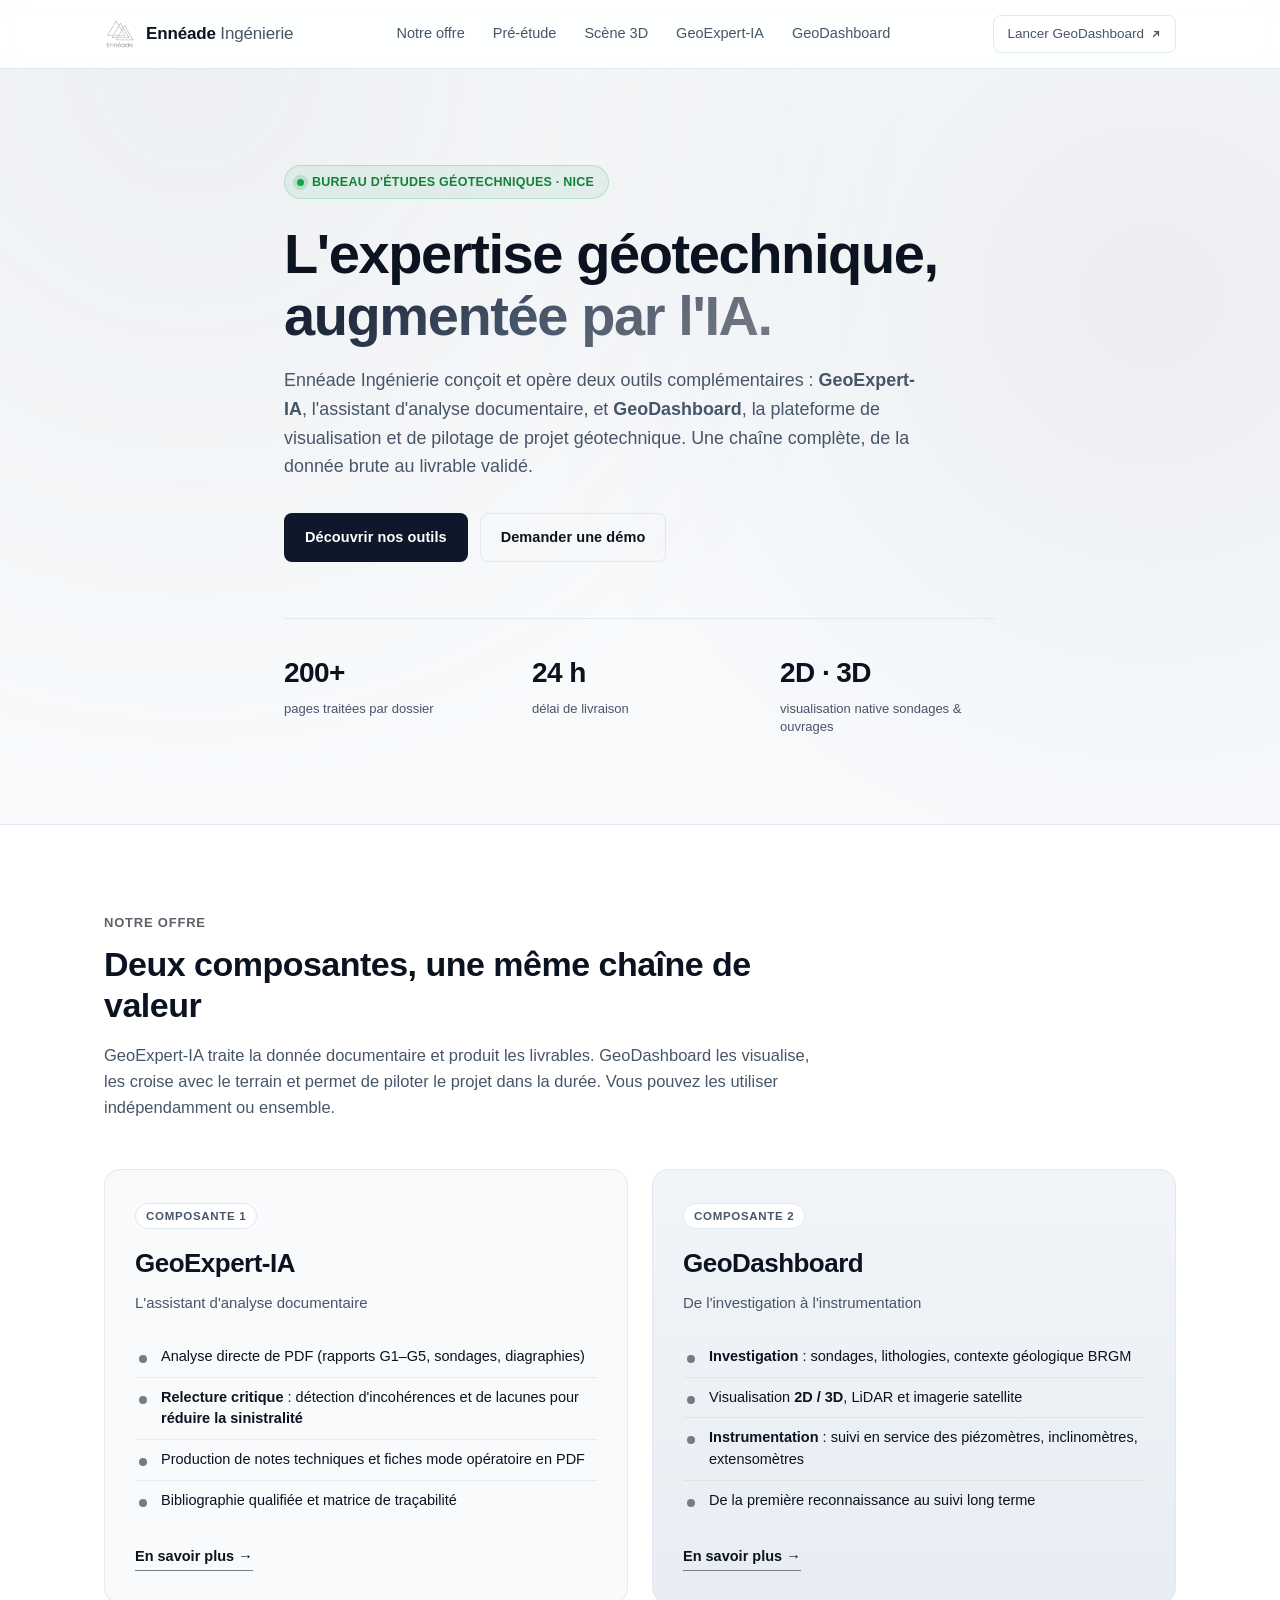
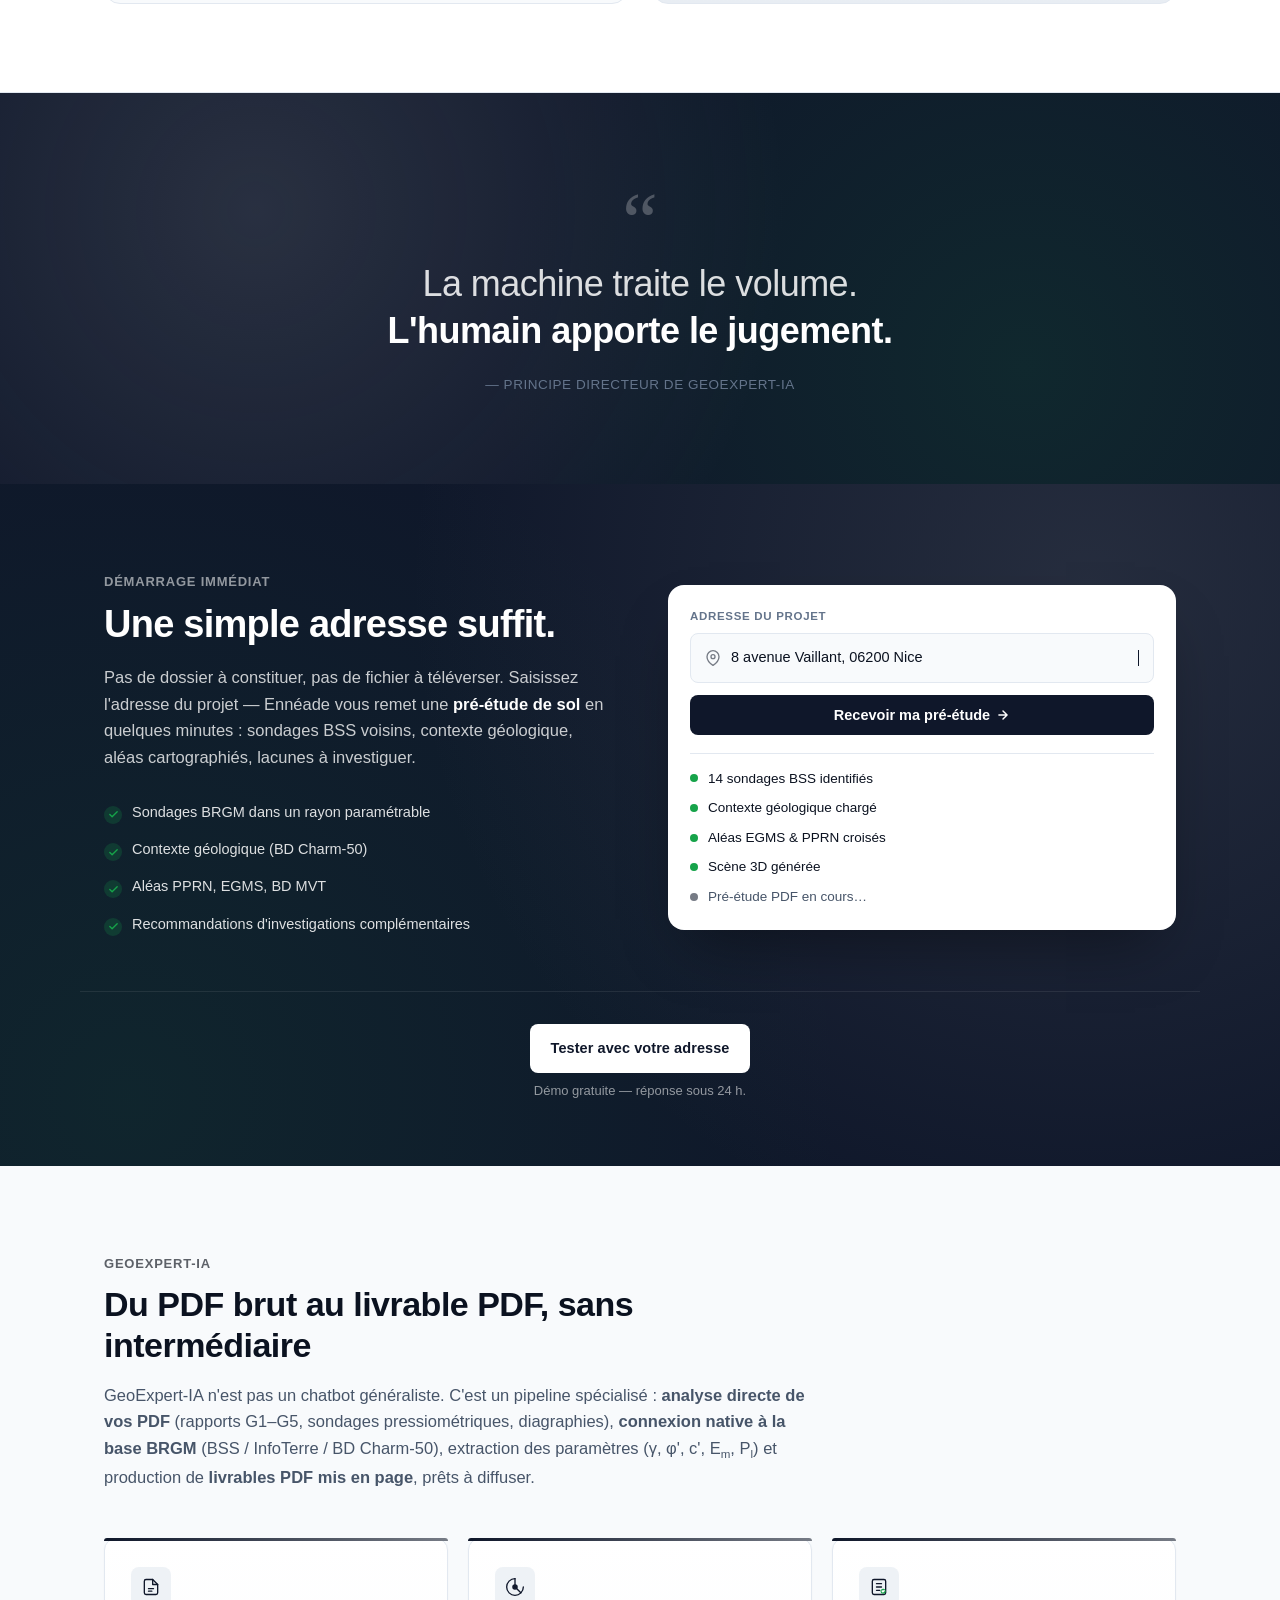
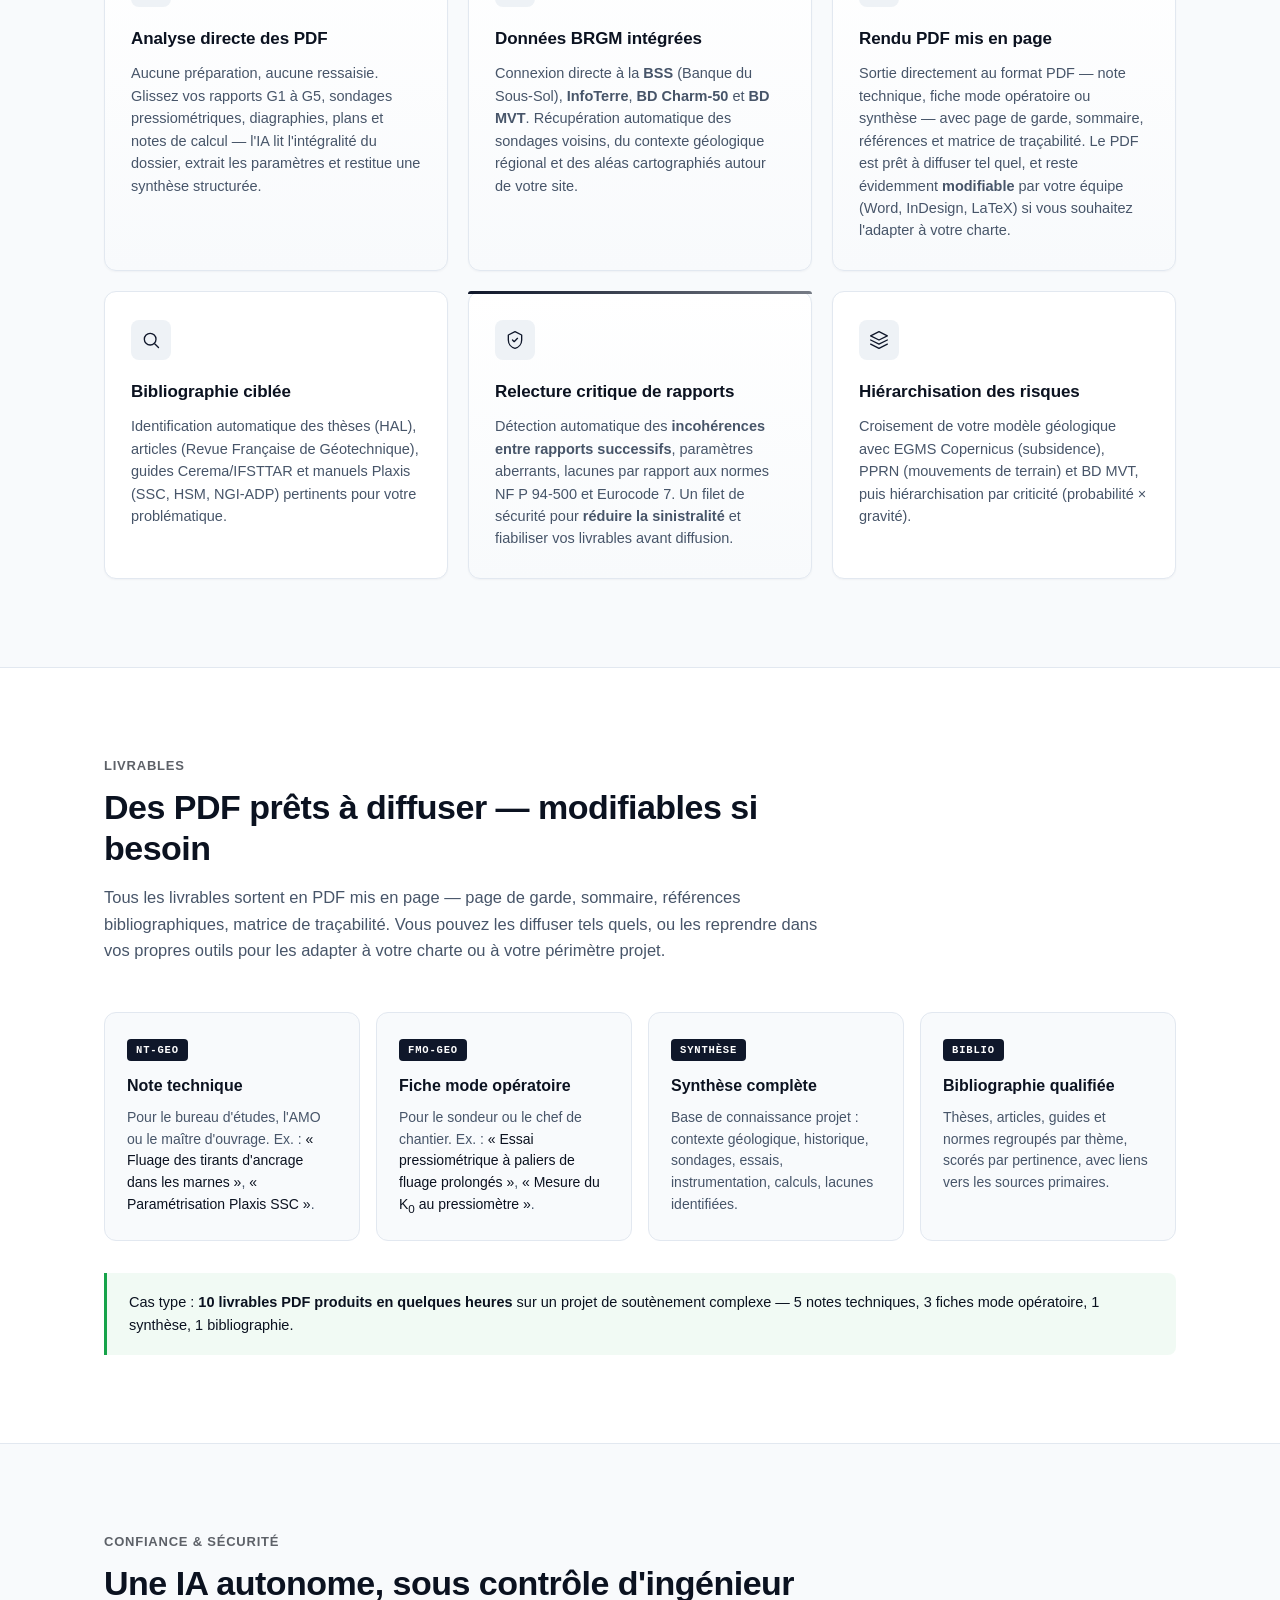
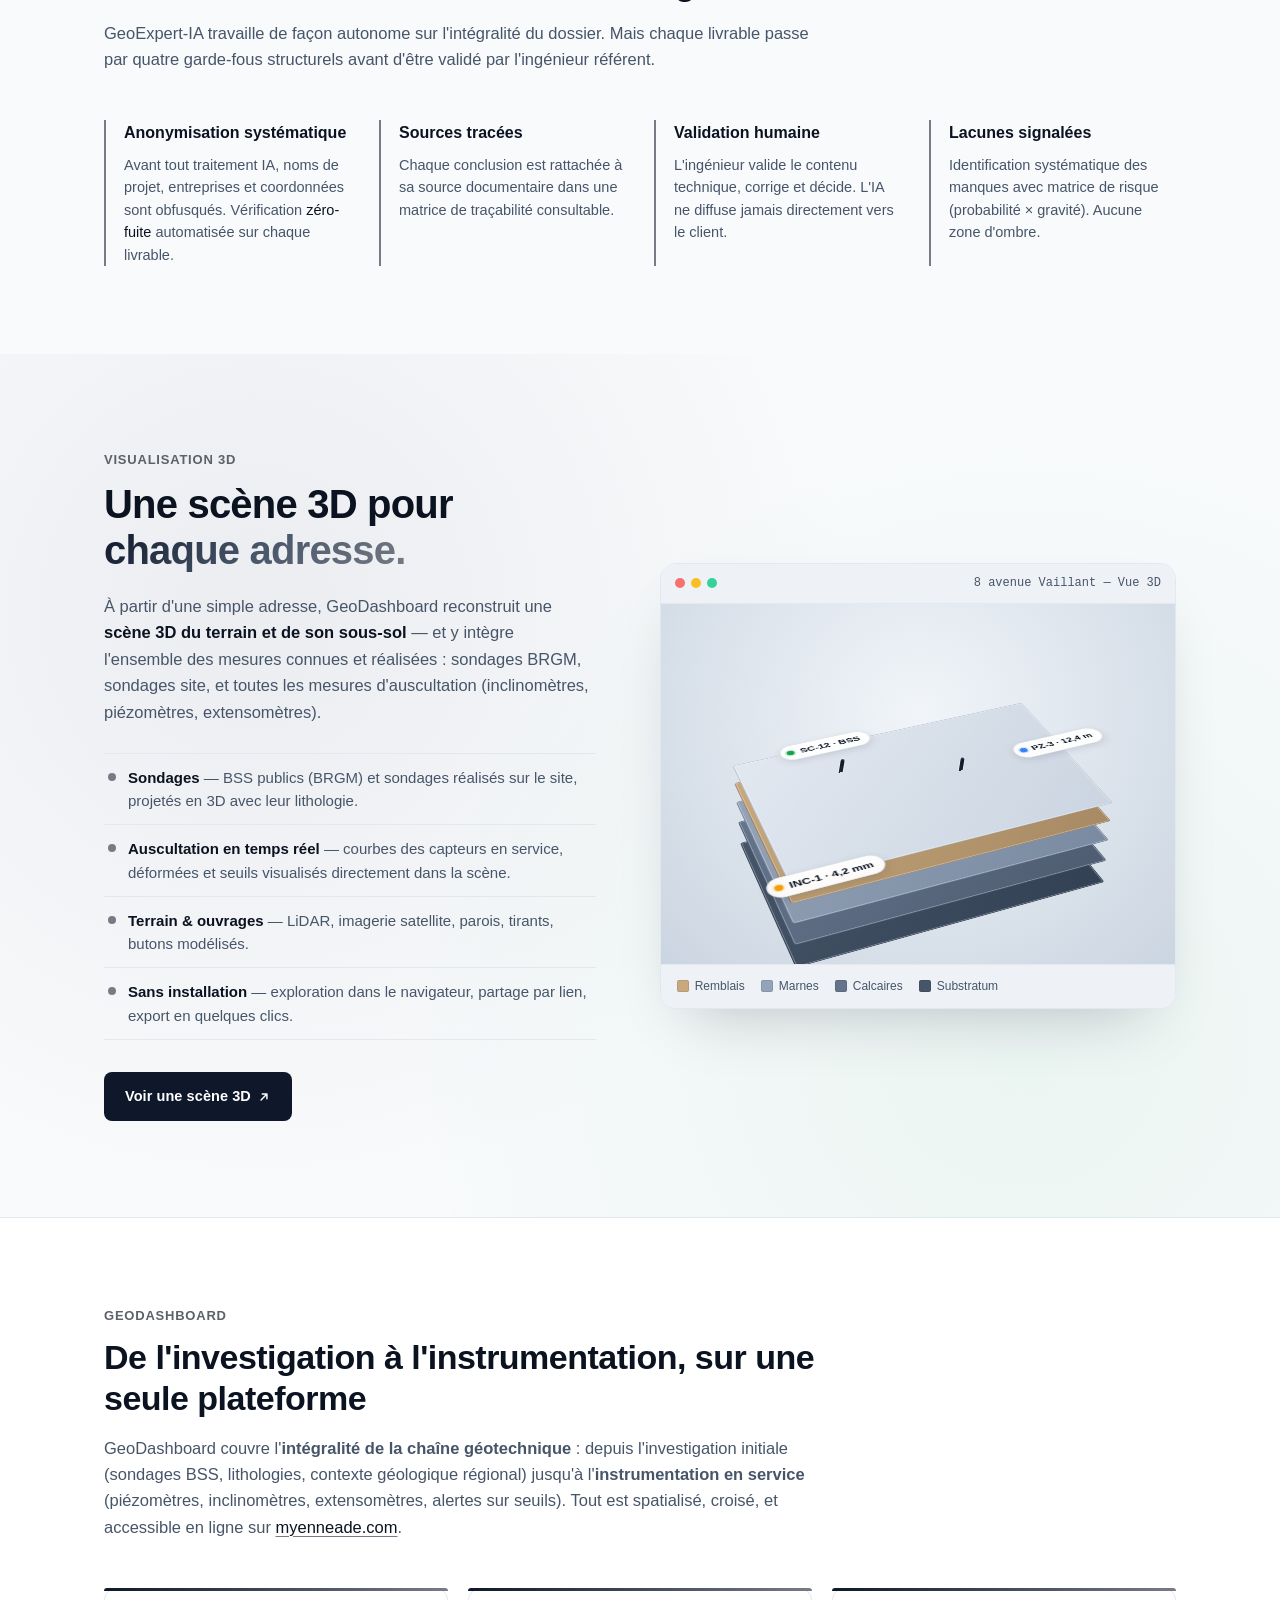
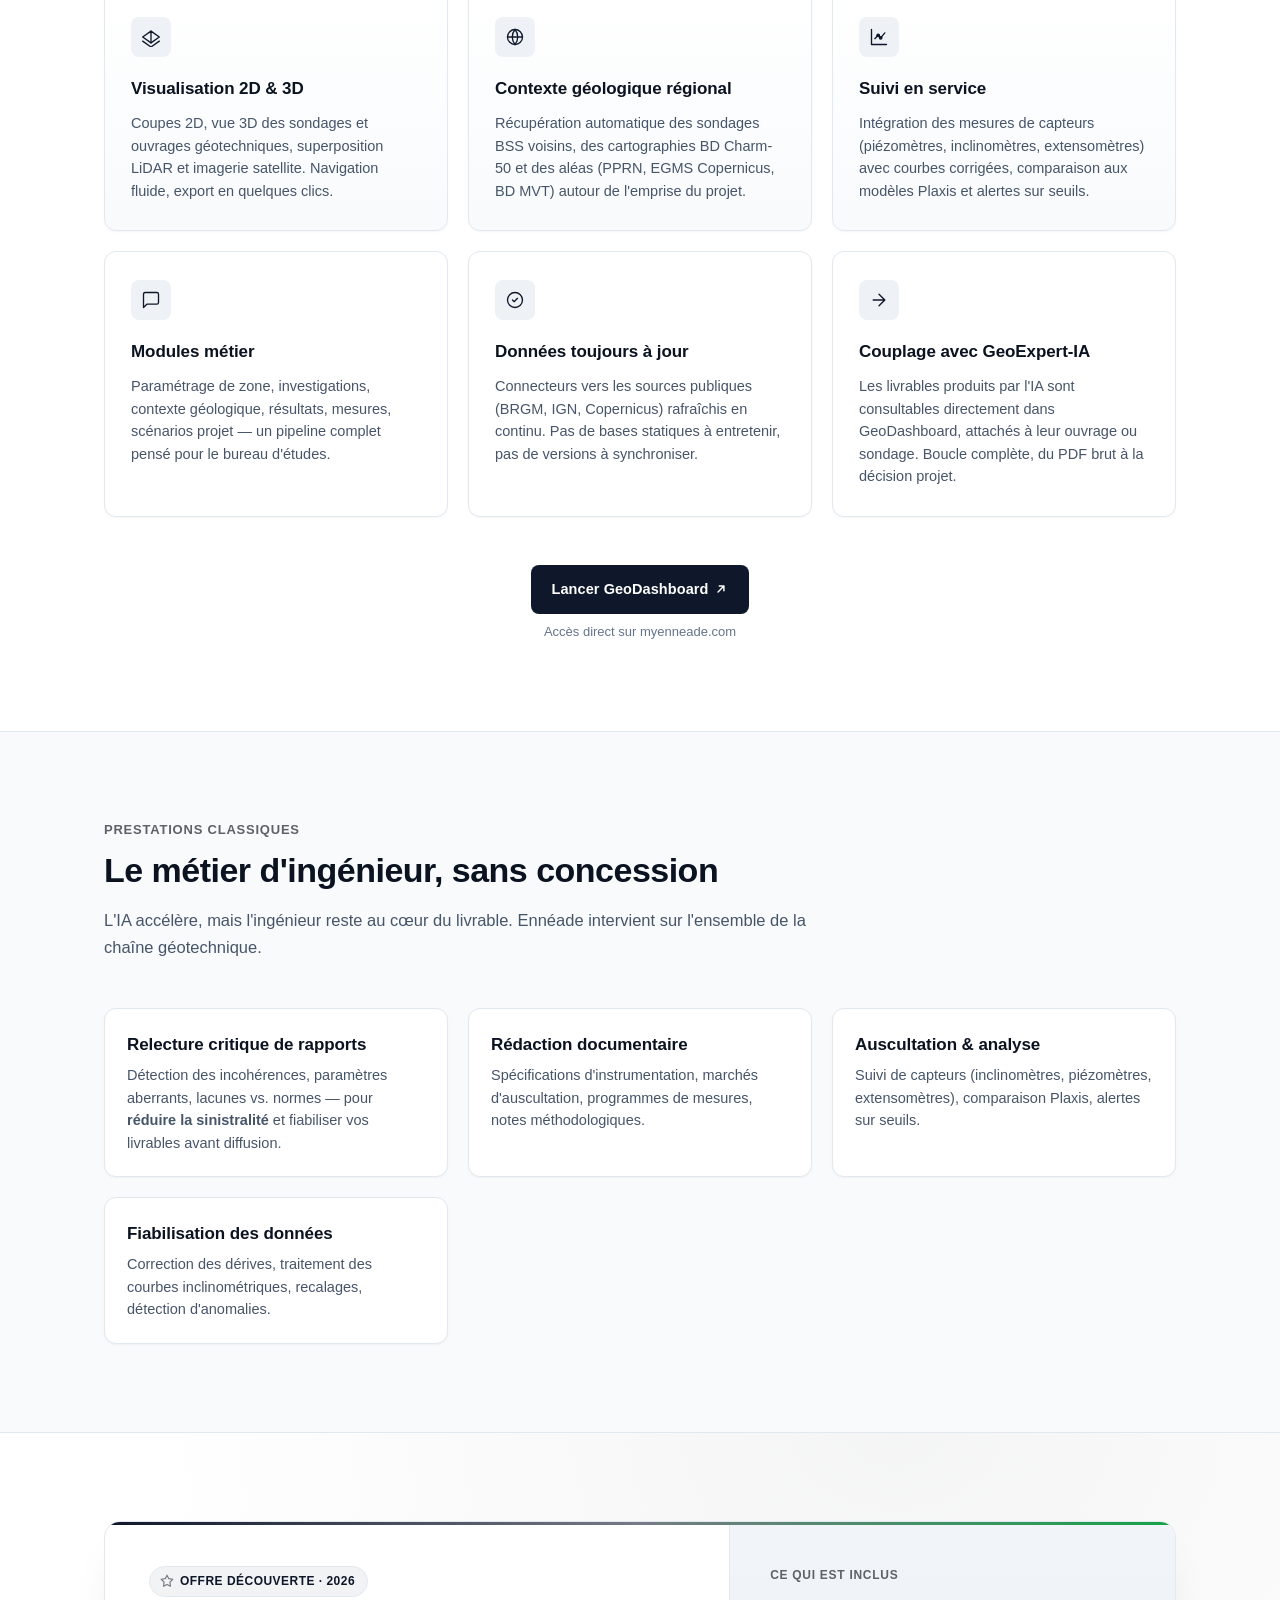
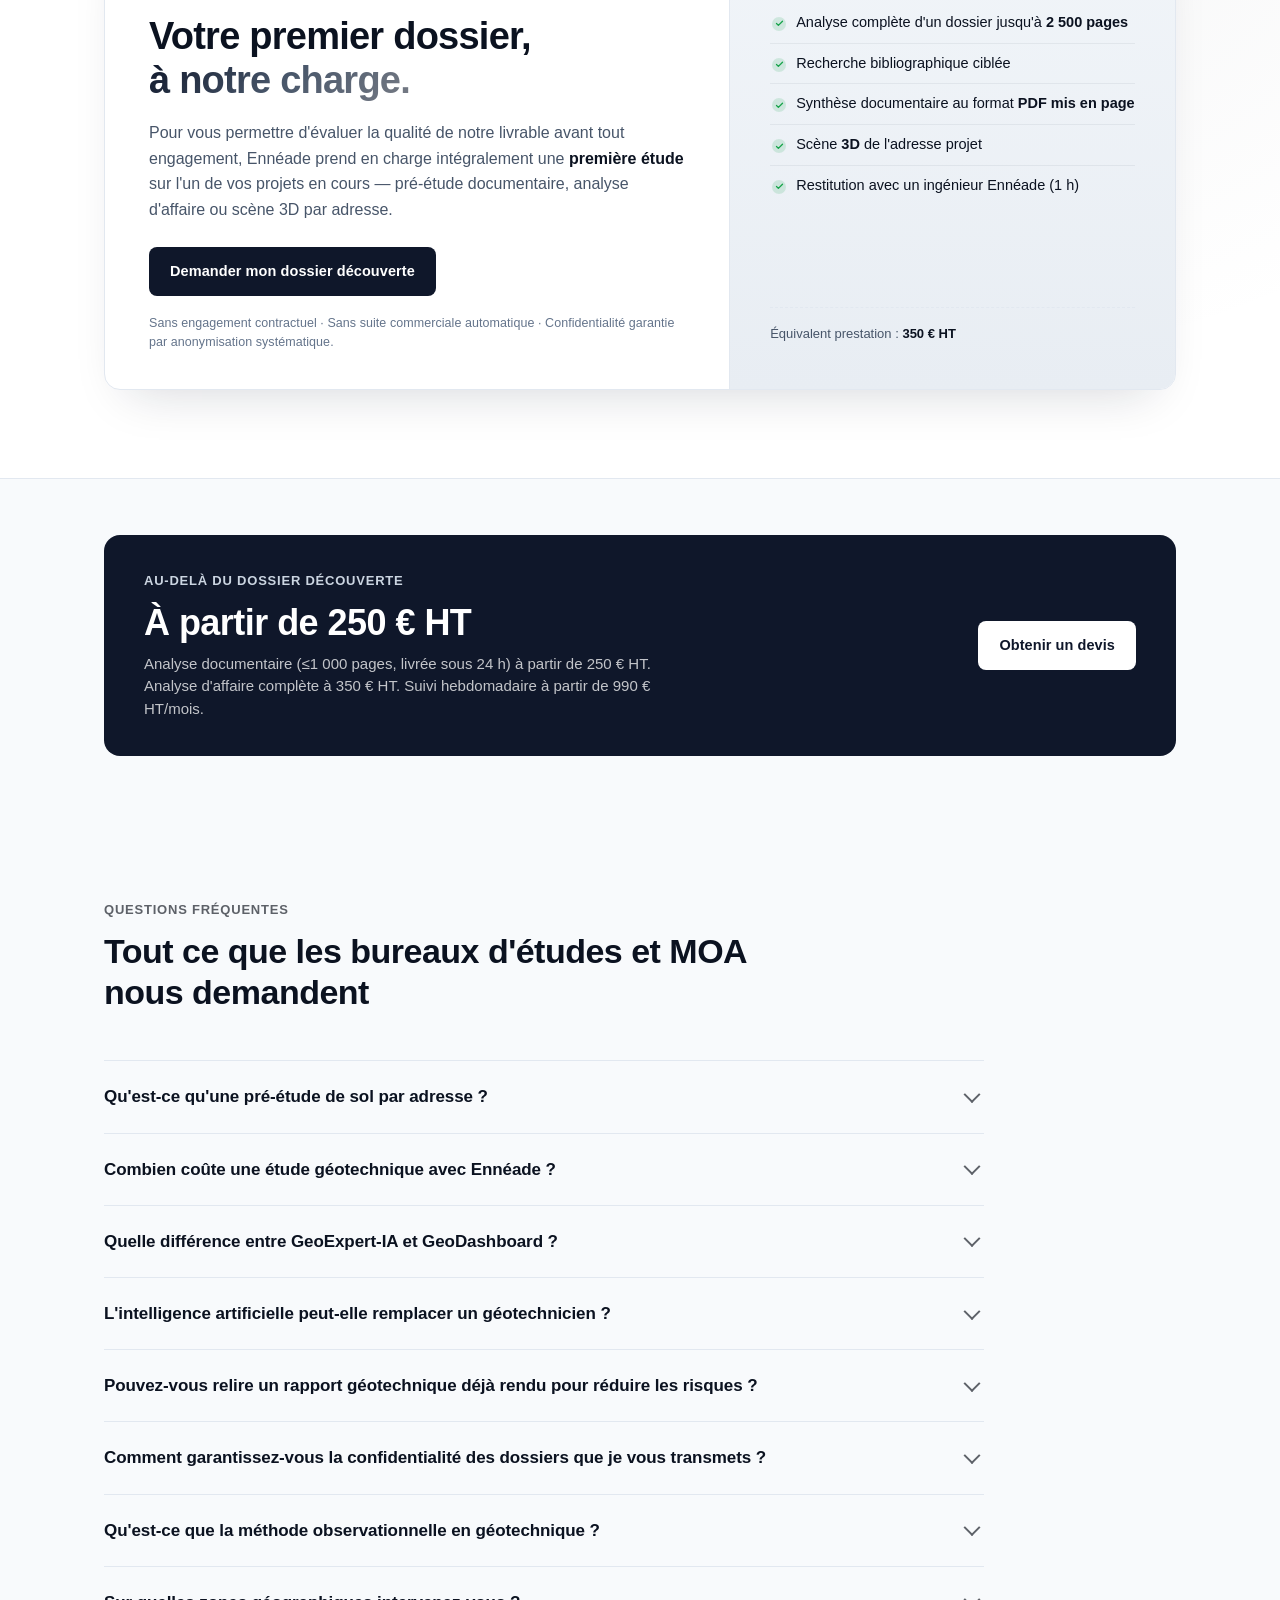
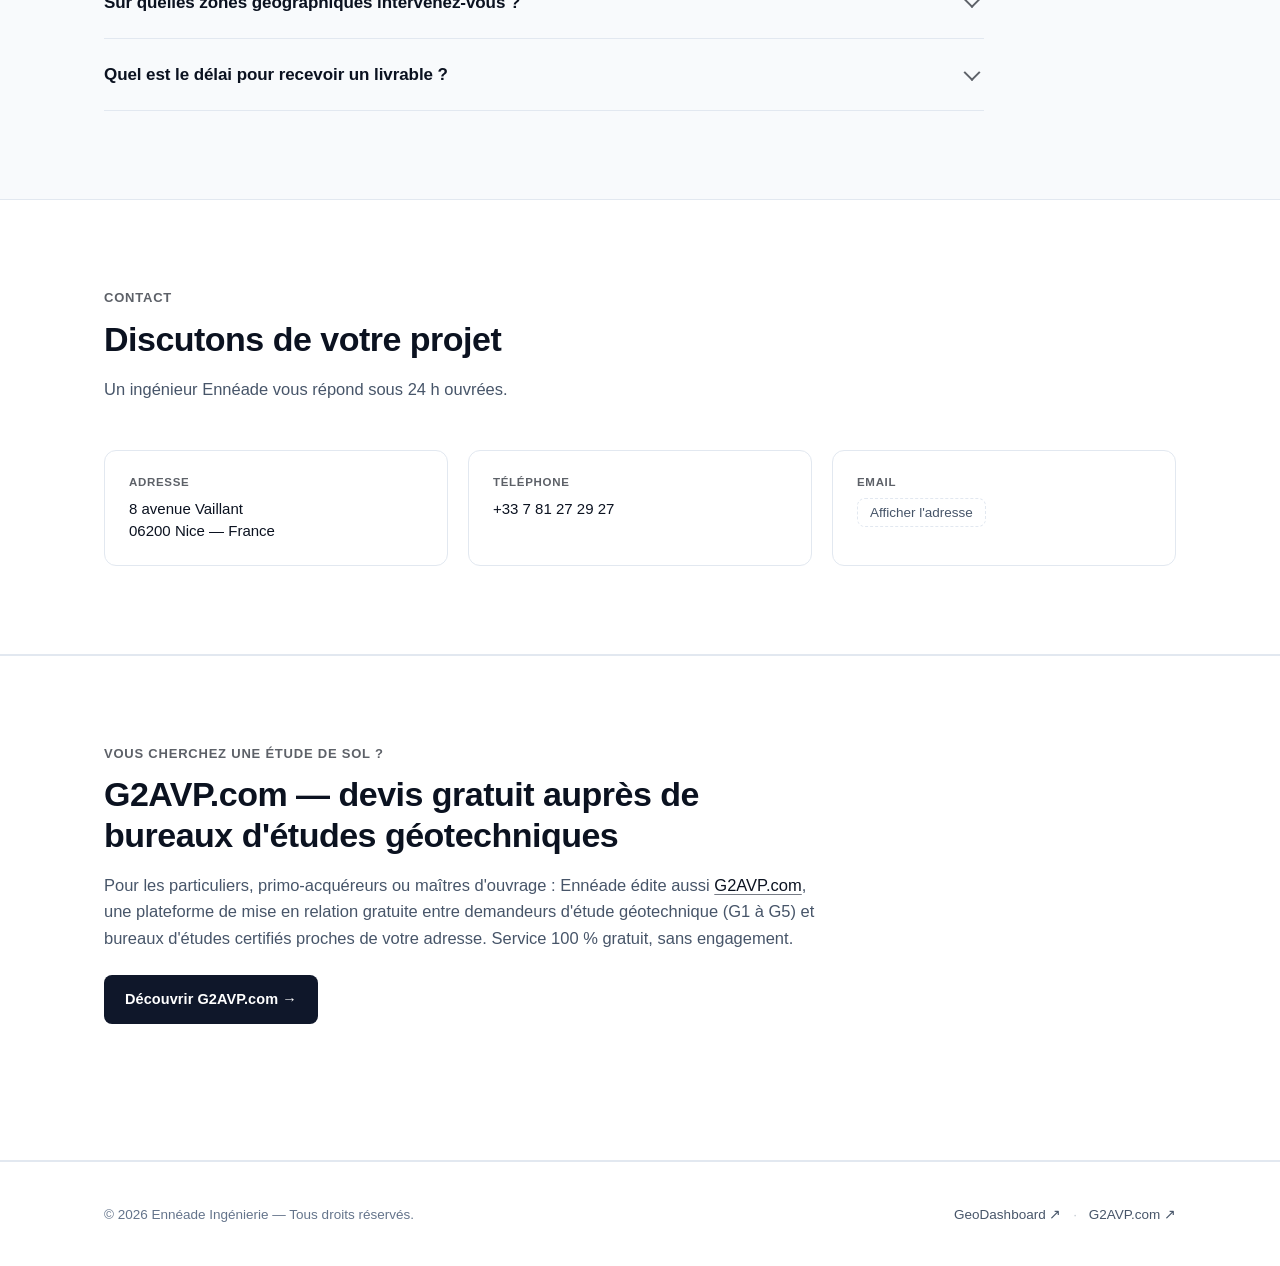
==== commit a36e76e3: "Contenu : insister sur relecture/sinistralité + investigation→instrumentation Deux messages amplifié" ====
--- a/index.html
+++ b/index.html
@@ -6,7 +6,7 @@
 
   <!-- Primary -->
   <title>Ennéade Ingénierie — Bureau d'études géotechniques augmenté par l'IA · Nice</title>
-  <meta name="description" content="Bureau d'études géotechniques basé à Nice. Pré-étude de sol par adresse, scène 3D intégrant sondages BSS et auscultation, analyse documentaire IA et livrables PDF prêts à diffuser." />
+  <meta name="description" content="Bureau d'études géotechniques à Nice. Relecture critique de rapports pour réduire la sinistralité, pré-étude de sol par adresse, scène 3D intégrant l'investigation et l'instrumentation, livrables PDF en quelques heures." />
   <meta name="author" content="Ennéade Ingénierie" />
   <meta name="robots" content="index, follow, max-image-preview:large" />
   <meta name="theme-color" content="#0F172A" />
@@ -24,7 +24,7 @@
   <meta property="og:locale" content="fr_FR" />
   <meta property="og:site_name" content="Ennéade Ingénierie" />
   <meta property="og:title" content="Ennéade Ingénierie — L'expertise géotechnique augmentée par l'IA" />
-  <meta property="og:description" content="Pré-étude de sol par simple adresse, scène 3D du sous-sol intégrant sondages BSS et auscultation, livrables PDF en quelques heures. Bureau d'études géotechniques à Nice." />
+  <meta property="og:description" content="Relecture critique de rapports pour réduire la sinistralité, pré-étude de sol par adresse, scène 3D de l'investigation à l'instrumentation. Bureau d'études géotechniques à Nice." />
   <meta property="og:url" content="https://enneade-ingenierie.com/" />
   <meta property="og:image" content="https://enneade-ingenierie.com/assets/og-image.png" />
   <meta property="og:image:width" content="1200" />
@@ -34,7 +34,7 @@
   <!-- Twitter / X -->
   <meta name="twitter:card" content="summary_large_image" />
   <meta name="twitter:title" content="Ennéade Ingénierie — L'expertise géotechnique augmentée par l'IA" />
-  <meta name="twitter:description" content="Pré-étude de sol par simple adresse, scène 3D du sous-sol, livrables PDF en quelques heures. Bureau d'études géotechniques à Nice." />
+  <meta name="twitter:description" content="Relecture critique de rapports, pré-étude de sol par adresse, scène 3D de l'investigation à l'instrumentation. Bureau d'études géotechniques à Nice." />
   <meta name="twitter:image" content="https://enneade-ingenierie.com/assets/og-image.png" />
 
   <!-- Stylesheet -->
@@ -52,7 +52,7 @@
         "url": "https://enneade-ingenierie.com/",
         "logo": "https://enneade-ingenierie.com/assets/logo.png",
         "image": "https://enneade-ingenierie.com/assets/og-image.png",
-        "description": "Bureau d'études géotechniques basé à Nice. Conçoit et opère GeoExpert-IA (assistant d'analyse documentaire) et GeoDashboard (plateforme de visualisation 2D/3D et de pilotage de projet géotechnique).",
+        "description": "Bureau d'études géotechniques basé à Nice. Spécialisé dans la relecture critique de rapports pour réduire la sinistralité, la pré-étude de sol par adresse et l'auscultation. Conçoit et opère GeoExpert-IA (assistant d'analyse documentaire IA) et GeoDashboard (plateforme couvrant l'investigation jusqu'à l'instrumentation géotechnique).",
         "telephone": "+33781272927",
         "email": "contact@enneade-ingenierie.com",
         "priceRange": "€€",
@@ -83,14 +83,20 @@
         ],
         "knowsAbout": [
           "Géotechnique",
+          "Investigation géotechnique",
+          "Instrumentation géotechnique",
           "Auscultation géotechnique",
-          "Instrumentation géotechnique",
-          "Pré-étude de sol",
+          "Relecture critique de rapports géotechniques",
+          "Réduction de la sinistralité géotechnique",
+          "Pré-étude de sol par adresse",
           "Méthode observationnelle",
           "Sondages pressiométriques",
           "Inclinomètre",
           "Piézomètre",
+          "Extensomètre",
           "Plaxis",
+          "NF P 94-500",
+          "Eurocode 7",
           "Intelligence artificielle appliquée à la géotechnique"
         ],
         "sameAs": [
@@ -125,7 +131,7 @@
         "applicationCategory": "BusinessApplication",
         "operatingSystem": "Web",
         "url": "https://myenneade.com",
-        "description": "Plateforme web de visualisation 2D/3D et de pilotage de projet géotechnique. Génère une scène 3D pour toute adresse, intègre sondages BRGM, sondages site, et mesures d'auscultation en temps réel (inclinomètres, piézomètres, extensomètres).",
+        "description": "Plateforme web couvrant l'intégralité de la chaîne géotechnique, de l'investigation à l'instrumentation. Visualisation 2D/3D, intégration des sondages BRGM (BSS, InfoTerre) et des sondages site, suivi en service des capteurs d'auscultation (inclinomètres, piézomètres, extensomètres) avec alertes sur seuils. Accessible en ligne sur myenneade.com.",
         "provider": { "@id": "https://enneade-ingenierie.com/#organization" }
       },
       {
@@ -176,6 +182,14 @@
           },
           {
             "@type": "Question",
+            "name": "Pouvez-vous relire un rapport géotechnique déjà rendu pour réduire les risques ?",
+            "acceptedAnswer": {
+              "@type": "Answer",
+              "text": "Oui, c'est l'une des prestations les plus demandées. Notre relecture critique combine la lecture exhaustive par GeoExpert-IA (détection automatique d'incohérences entre rapports successifs, paramètres aberrants, lacunes par rapport aux normes NF P 94-500 et Eurocode 7) et la validation finale par un ingénieur Ennéade. L'objectif est double : fiabiliser le livrable avant diffusion et réduire la sinistralité en détectant les hypothèses fragiles ou les investigations manquantes avant qu'elles ne deviennent des sinistres en exécution. Particulièrement utile pour les MOA, AMO, assureurs et bureaux de contrôle qui souhaitent un second regard indépendant."
+            }
+          },
+          {
+            "@type": "Question",
             "name": "Comment garantissez-vous la confidentialité des dossiers ?",
             "acceptedAnswer": {
               "@type": "Answer",
@@ -296,7 +310,7 @@
             </div>
             <ul class="pillar-bullets">
               <li>Analyse directe de PDF (rapports G1–G5, sondages, diagraphies)</li>
-              <li>Connexion native à la base BRGM (BSS, InfoTerre, BD Charm-50)</li>
+              <li><strong>Relecture critique</strong> : détection d'incohérences et de lacunes pour <strong>réduire la sinistralité</strong></li>
               <li>Production de notes techniques et fiches mode opératoire en PDF</li>
               <li>Bibliographie qualifiée et matrice de traçabilité</li>
             </ul>
@@ -307,13 +321,13 @@
             <div class="pillar-head">
               <span class="pillar-tag">Composante 2</span>
               <h3>GeoDashboard</h3>
-              <p class="pillar-tagline">La plateforme de visualisation et de pilotage</p>
+              <p class="pillar-tagline">De l'investigation à l'instrumentation</p>
             </div>
             <ul class="pillar-bullets">
-              <li>Visualisation 2D / 3D des sondages, lithologies et ouvrages</li>
-              <li>Intégration LiDAR, imagerie satellite et photos de terrain</li>
-              <li>Suivi en service (piézomètres, inclinomètres, extensomètres)</li>
-              <li>Modules contexte géologique, risques et scénarios projet</li>
+              <li><strong>Investigation</strong> : sondages, lithologies, contexte géologique BRGM</li>
+              <li>Visualisation <strong>2D / 3D</strong>, LiDAR et imagerie satellite</li>
+              <li><strong>Instrumentation</strong> : suivi en service des piézomètres, inclinomètres, extensomètres</li>
+              <li>De la première reconnaissance au suivi long terme</li>
             </ul>
             <a href="#geodashboard" class="pillar-link">En savoir plus →</a>
           </article>
@@ -452,15 +466,17 @@
             </p>
           </article>
 
-          <article class="card">
-            <div class="card-icon" aria-hidden="true">
-              <svg viewBox="0 0 24 24" fill="none" stroke="currentColor" stroke-width="1.6" stroke-linecap="round" stroke-linejoin="round"><path d="M3 3v18h18"/><path d="M7 14l4-4 3 3 5-6"/></svg>
-            </div>
-            <h3>Auscultation augmentée</h3>
-            <p>
-              Traitement des courbes inclinométriques avec correction des
-              dérives, comparaison aux modèles Plaxis, détection automatisée
-              des anomalies et alertes sur seuils.
+          <article class="card card-feature">
+            <div class="card-icon" aria-hidden="true">
+              <svg viewBox="0 0 24 24" fill="none" stroke="currentColor" stroke-width="1.6" stroke-linecap="round" stroke-linejoin="round"><path d="M12 2L4 6v6c0 5 3.5 9 8 10 4.5-1 8-5 8-10V6l-8-4z"/><path d="M9 12l2 2 4-4"/></svg>
+            </div>
+            <h3>Relecture critique de rapports</h3>
+            <p>
+              Détection automatique des <strong>incohérences entre rapports
+              successifs</strong>, paramètres aberrants, lacunes par rapport
+              aux normes NF P 94-500 et Eurocode 7. Un filet de sécurité
+              pour <strong>réduire la sinistralité</strong> et fiabiliser vos
+              livrables avant diffusion.
             </p>
           </article>
 
@@ -642,12 +658,14 @@
       <div class="container">
         <div class="section-head">
           <p class="kicker">GeoDashboard</p>
-          <h2>La plateforme de visualisation et de pilotage</h2>
+          <h2>De l'investigation à l'instrumentation, sur une seule plateforme</h2>
           <p class="section-sub">
-            Là où GeoExpert-IA traite la donnée documentaire, GeoDashboard
-            la <strong>spatialise</strong> : sondages 2D et 3D, lithologies,
-            ouvrages, mesures en service, contexte géologique régional.
-            Accessible en ligne sur <a href="https://myenneade.com" target="_blank" rel="noopener">myenneade.com</a>.
+            GeoDashboard couvre l'<strong>intégralité de la chaîne géotechnique</strong> :
+            depuis l'investigation initiale (sondages BSS, lithologies, contexte
+            géologique régional) jusqu'à l'<strong>instrumentation en service</strong>
+            (piézomètres, inclinomètres, extensomètres, alertes sur seuils).
+            Tout est spatialisé, croisé, et accessible en ligne sur
+            <a href="https://myenneade.com" target="_blank" rel="noopener">myenneade.com</a>.
           </p>
         </div>
 
@@ -747,6 +765,10 @@
         </div>
 
         <div class="cards cards-compact">
+          <article class="card card-mini">
+            <h3>Relecture critique de rapports</h3>
+            <p>Détection des incohérences, paramètres aberrants, lacunes vs. normes — pour <strong>réduire la sinistralité</strong> et fiabiliser vos livrables avant diffusion.</p>
+          </article>
           <article class="card card-mini">
             <h3>Rédaction documentaire</h3>
             <p>Spécifications d'instrumentation, marchés d'auscultation, programmes de mesures, notes méthodologiques.</p>
@@ -855,6 +877,14 @@
             <summary>L'intelligence artificielle peut-elle remplacer un géotechnicien ?</summary>
             <div class="faq-answer">
               <p>Non. GeoExpert-IA n'a pas vocation à remplacer l'expertise humaine, mais à la décharger des tâches chronophages : lecture de centaines de pages de rapports, recherche bibliographique, mise en page des notes techniques. <strong>La validation technique de chaque livrable est systématiquement faite par un ingénieur Ennéade avant diffusion</strong>. Notre principe directeur : la machine traite le volume, l'humain apporte le jugement.</p>
+            </div>
+          </details>
+
+          <details class="faq-item">
+            <summary>Pouvez-vous relire un rapport géotechnique déjà rendu pour réduire les risques ?</summary>
+            <div class="faq-answer">
+              <p>Oui, c'est l'une des prestations les plus demandées. Notre relecture critique combine la lecture exhaustive par GeoExpert-IA (détection automatique d'incohérences entre rapports successifs, paramètres aberrants, lacunes par rapport aux normes <strong>NF P 94-500</strong> et <strong>Eurocode 7</strong>) et la validation finale par un ingénieur Ennéade.</p>
+              <p>L'objectif est double : <strong>fiabiliser le livrable avant diffusion</strong> (qualité) et <strong>réduire la sinistralité</strong> en détectant les hypothèses fragiles ou les investigations manquantes avant qu'elles ne deviennent des sinistres en exécution. Particulièrement utile pour les MOA, AMO, assureurs et bureaux de contrôle qui souhaitent un second regard indépendant.</p>
             </div>
           </details>
 
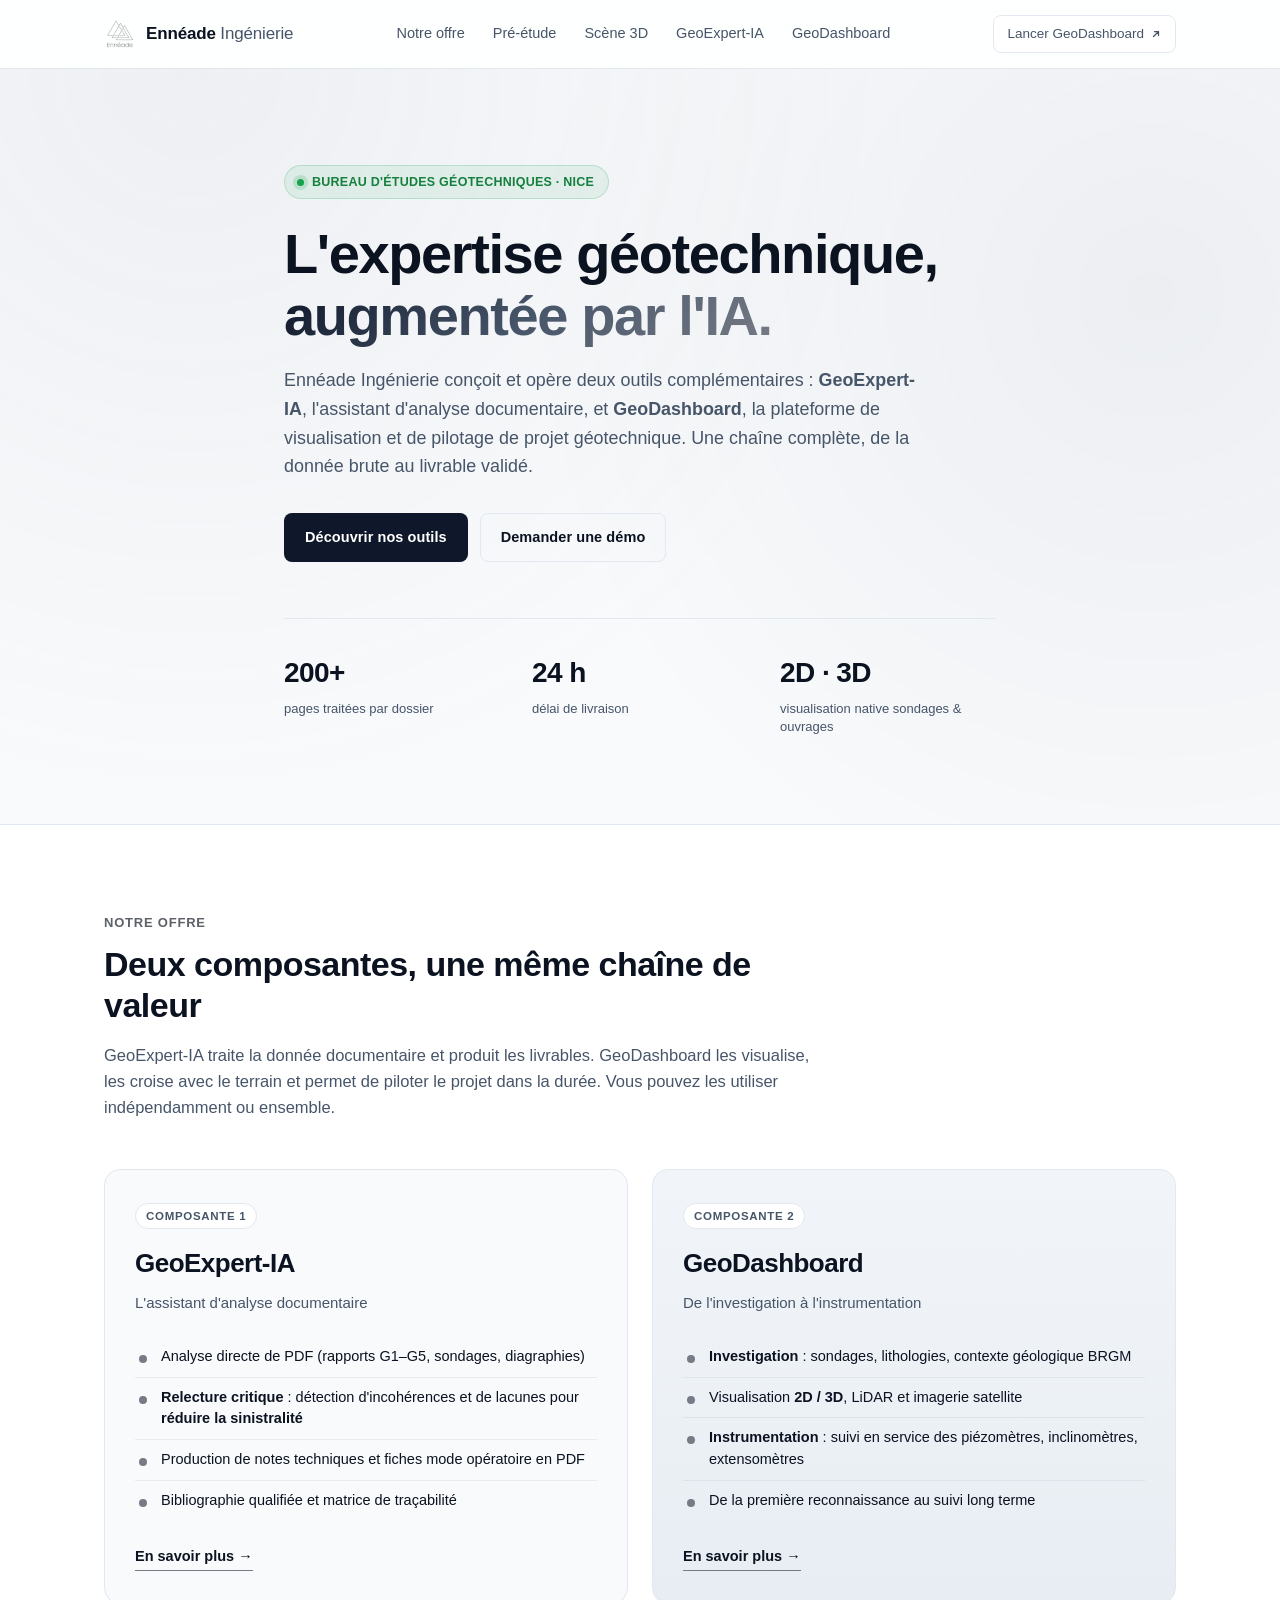
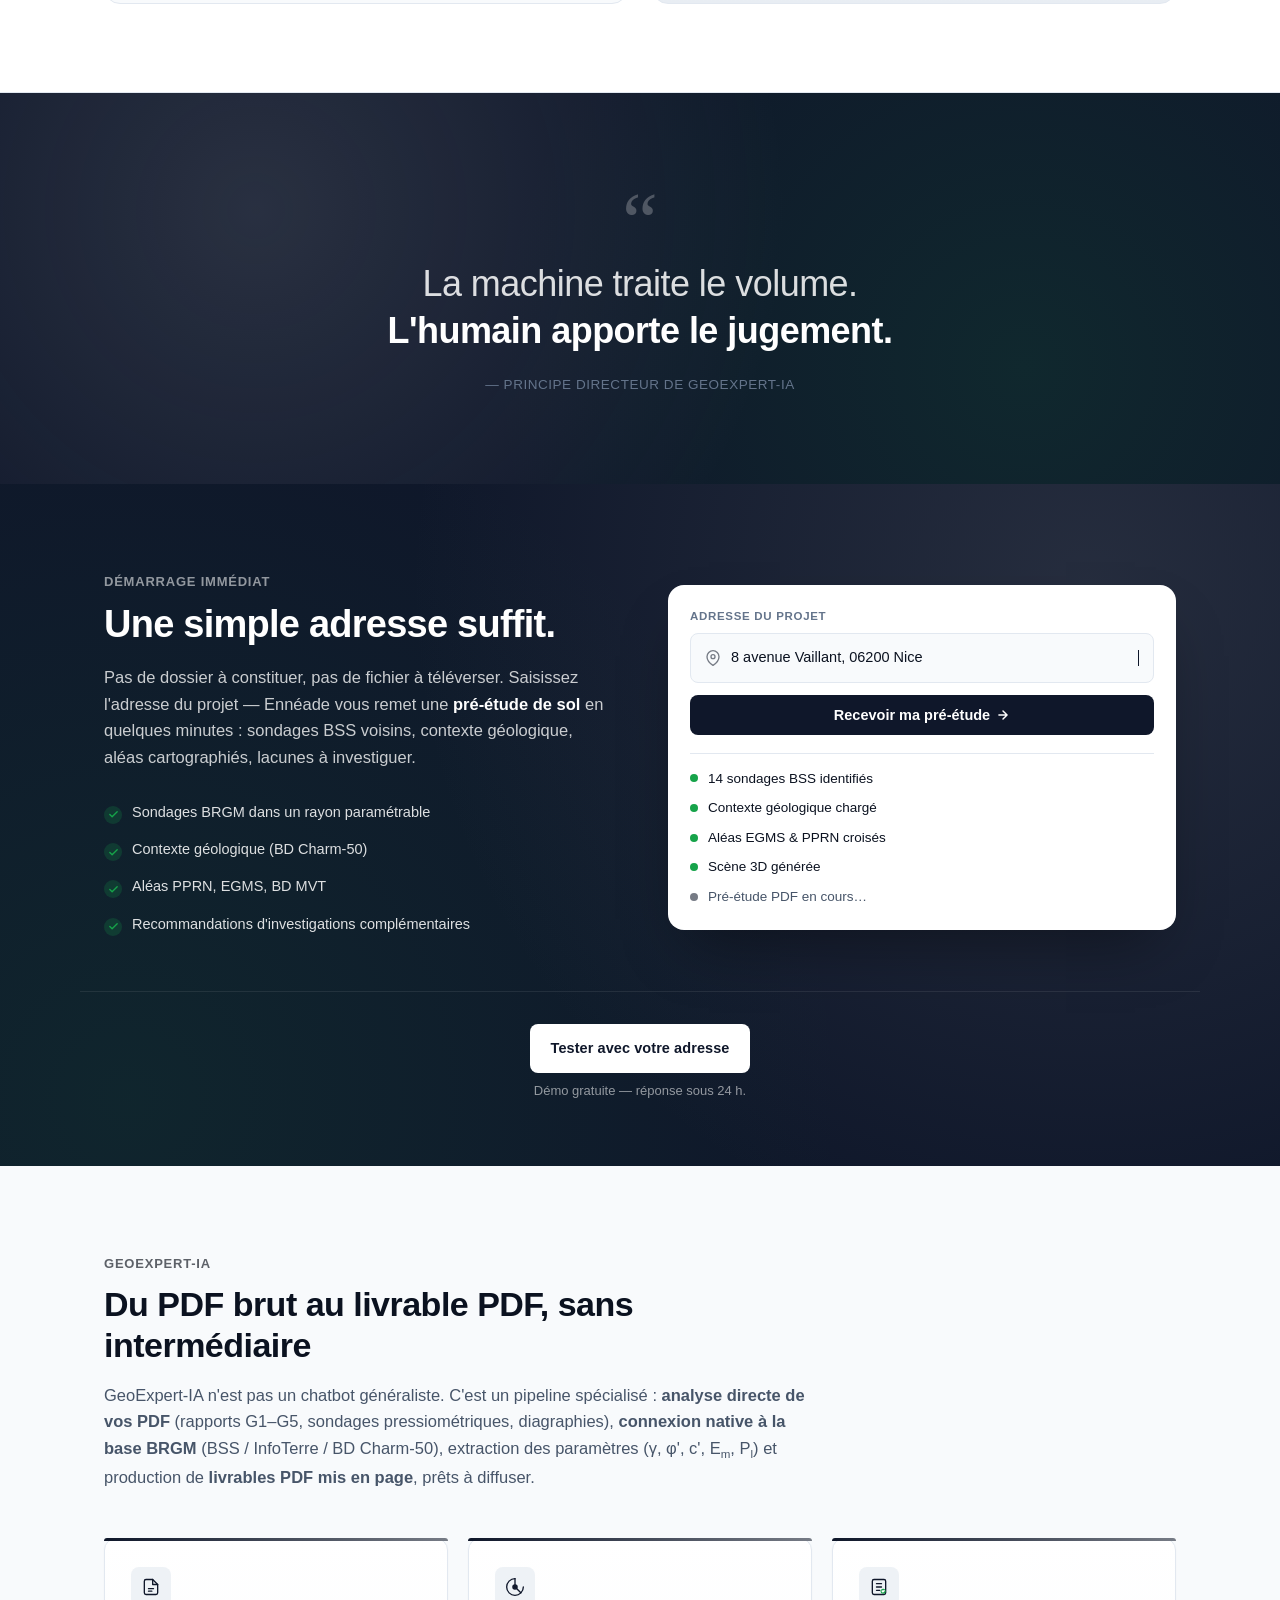
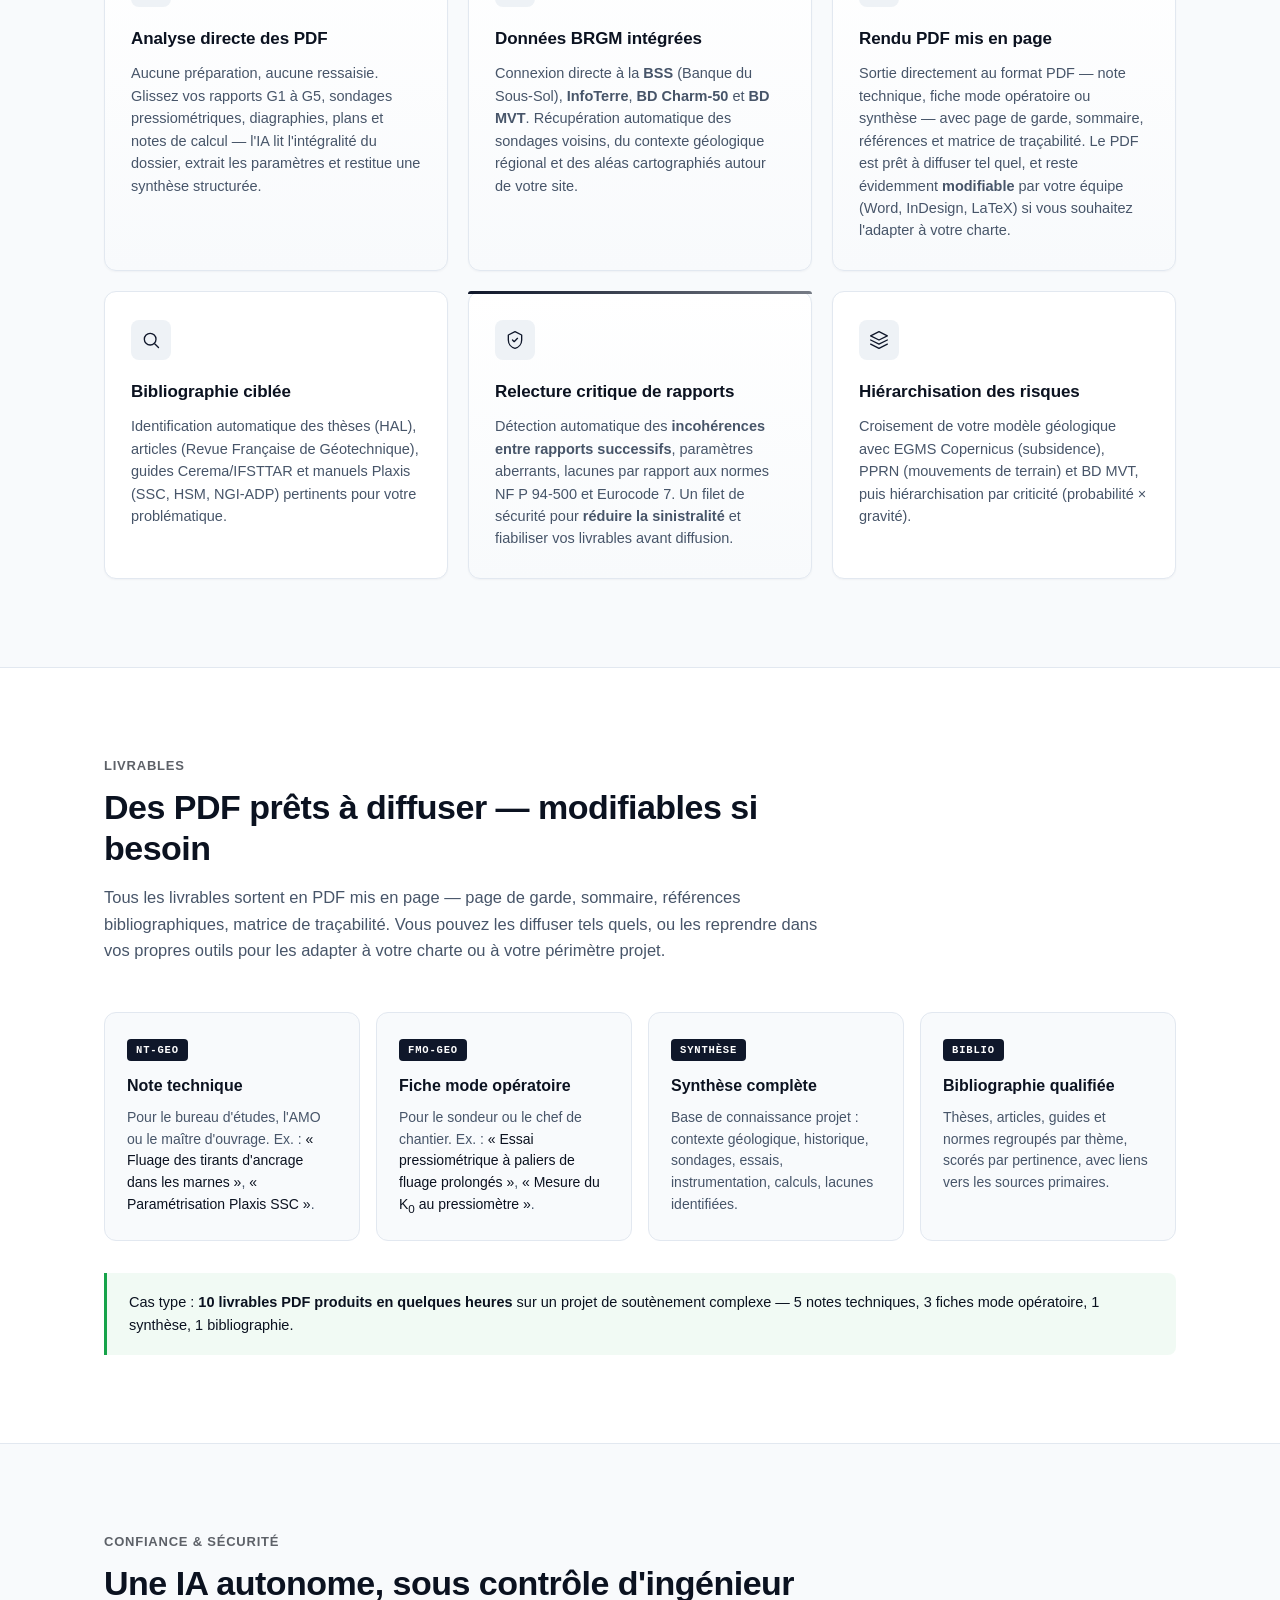
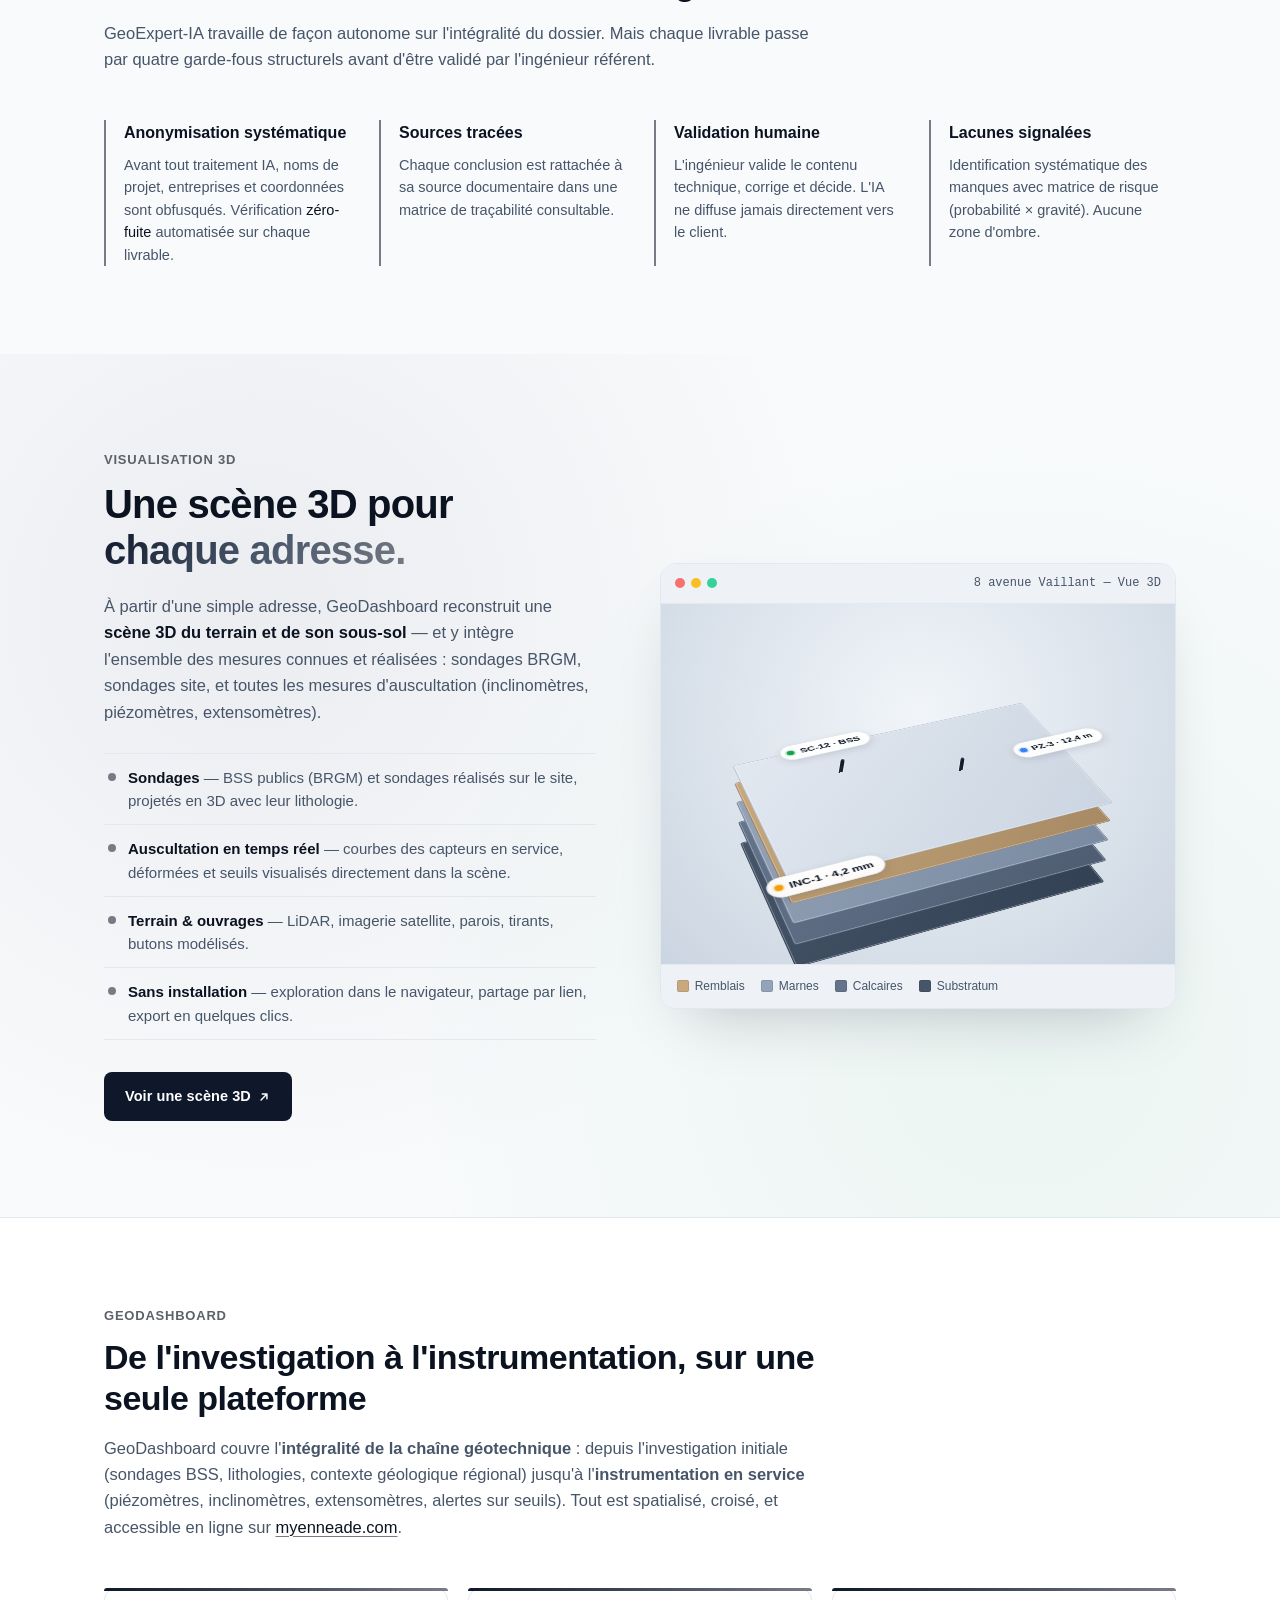
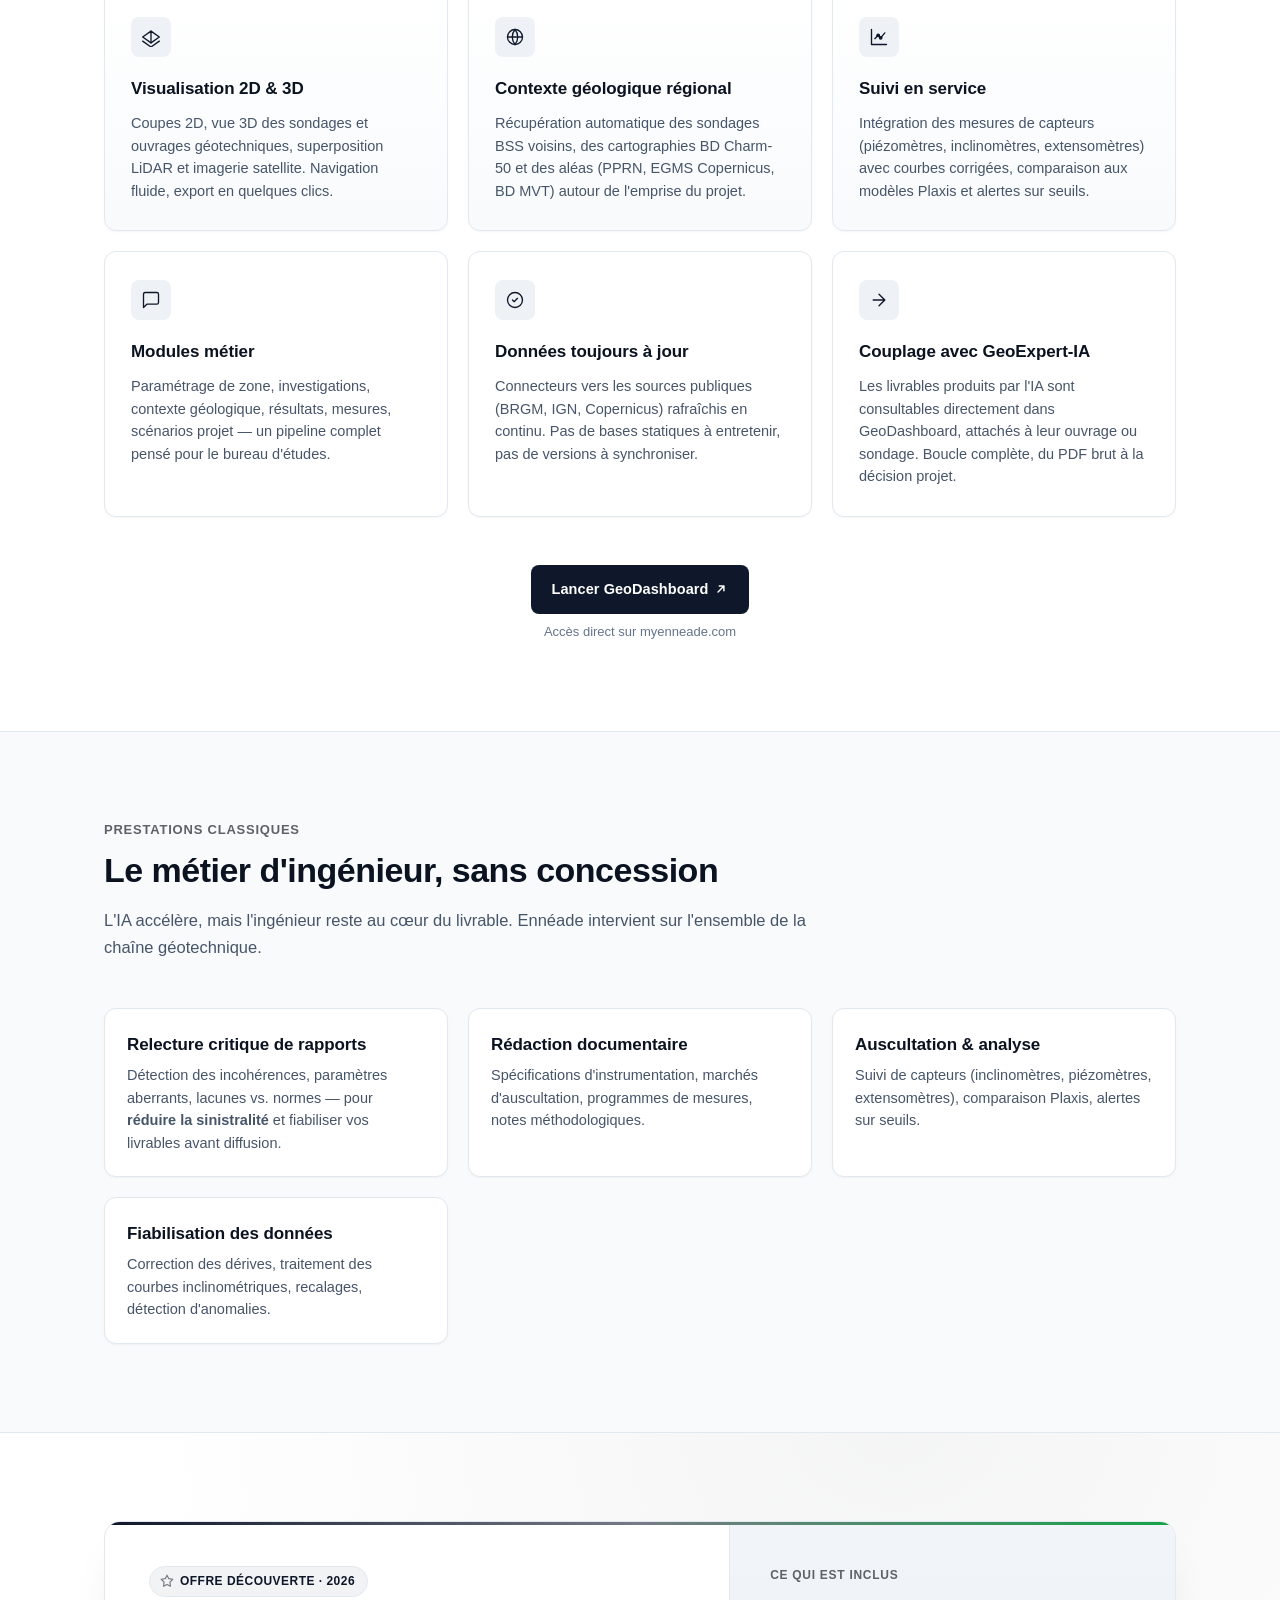
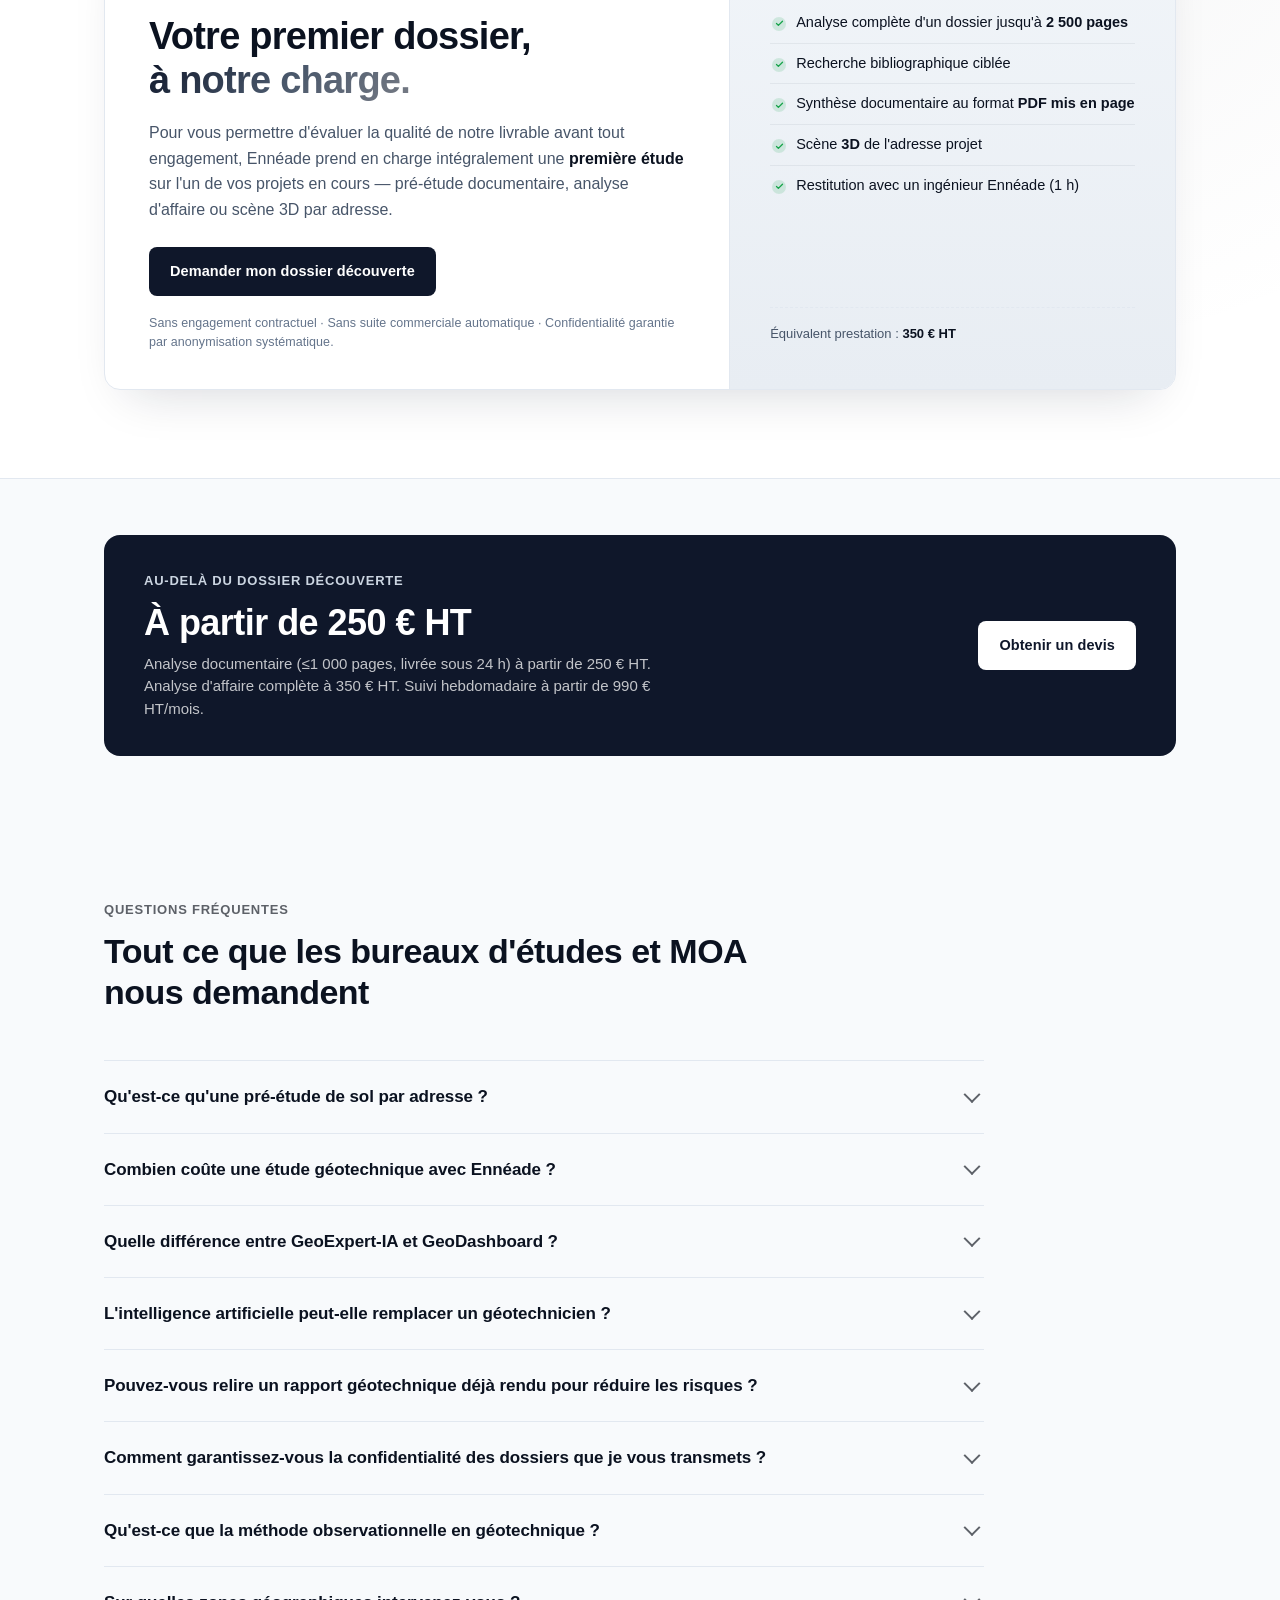
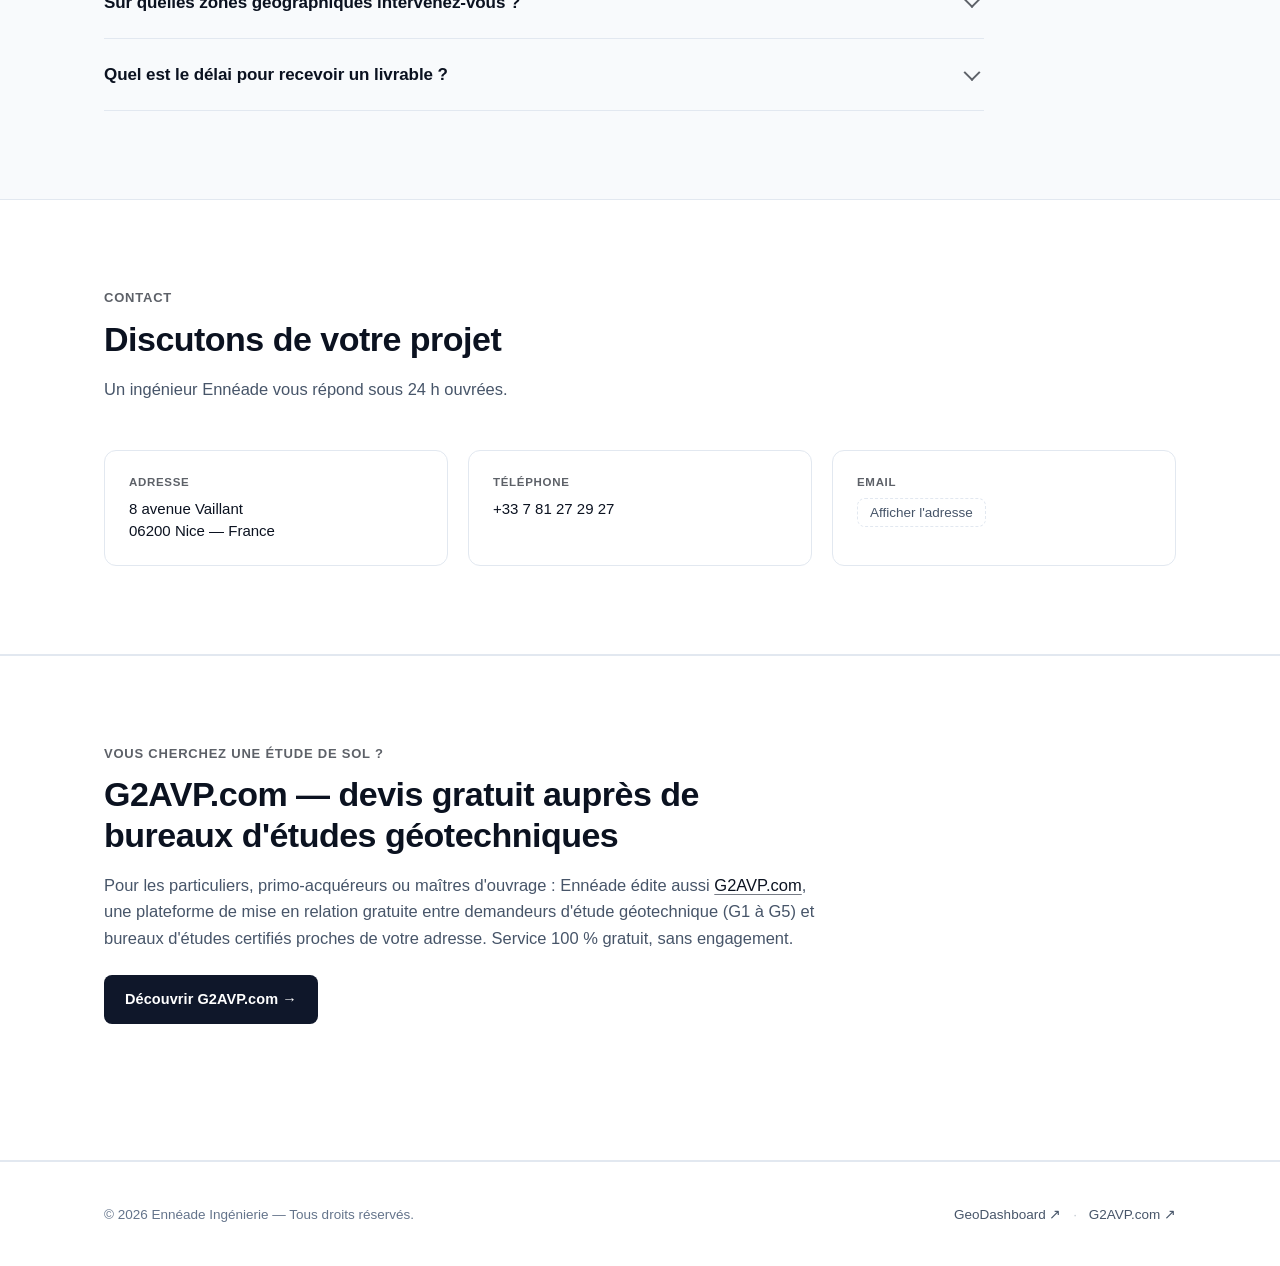
==== commit ae41032c: "perf: inline CSS + resize logo 192→96px Élimine le render-blocking de styles.css (gain ~140 ms LCP) " ====
--- a/index.html
+++ b/index.html
@@ -38,7 +38,1369 @@
   <meta name="twitter:image" content="https://enneade-ingenierie.com/assets/og-image.png" />
 
   <!-- Stylesheet -->
-  <link rel="stylesheet" href="styles.css" />
+  <style>
+/* Ennéade Ingénierie — Design system aligned with GeoDashboard */
+
+:root {
+  --color-bg: #F8FAFC;
+  --color-surface: #FFFFFF;
+  --color-surface-alt: #EEF2F6;
+  --color-text: #0B1220;
+  --color-text-muted: #475569;
+  --color-text-faint: #64748B;
+  --color-primary: #0F172A;
+  --color-accent: #767b85;
+  --color-accent-hover: #5d6168;
+  --color-success: #16A34A;
+  --color-border: #E2E8F0;
+
+  --radius-sm: 8px;
+  --radius-md: 12px;
+  --radius-lg: 16px;
+
+  --shadow-sm: 0 1px 2px rgba(15, 23, 42, 0.04);
+  --shadow-md: 0 4px 12px rgba(15, 23, 42, 0.06);
+
+  --font-sans: -apple-system, BlinkMacSystemFont, 'Segoe UI', Helvetica, Arial, sans-serif;
+
+  --container-max: 1120px;
+  --container-pad: 24px;
+}
+
+*, *::before, *::after { box-sizing: border-box; }
+
+html { scroll-behavior: smooth; }
+
+body {
+  margin: 0;
+  font-family: var(--font-sans);
+  font-size: 16px;
+  line-height: 1.6;
+  color: var(--color-text);
+  background: var(--color-bg);
+  -webkit-font-smoothing: antialiased;
+}
+
+a { color: var(--color-primary); text-decoration: none; }
+a:hover { color: var(--color-accent); }
+
+img { max-width: 100%; display: block; }
+
+.container {
+  max-width: var(--container-max);
+  margin: 0 auto;
+  padding: 0 var(--container-pad);
+}
+
+/* ── Header ───────────────────────────────────────── */
+.site-header {
+  position: sticky;
+  top: 0;
+  z-index: 50;
+  background: rgba(255, 255, 255, 0.85);
+  backdrop-filter: saturate(180%) blur(12px);
+  -webkit-backdrop-filter: saturate(180%) blur(12px);
+  border-bottom: 1px solid var(--color-border);
+}
+
+.header-inner {
+  display: flex;
+  align-items: center;
+  justify-content: space-between;
+  gap: 24px;
+  height: 68px;
+}
+
+.brand {
+  display: flex;
+  align-items: center;
+  gap: 10px;
+  color: var(--color-text);
+  font-weight: 600;
+  letter-spacing: -0.01em;
+}
+.brand:hover { color: var(--color-text); }
+
+.brand-logo {
+  width: 32px;
+  height: 32px;
+  object-fit: contain;
+}
+
+.brand-name { font-size: 17px; }
+.brand-suffix { color: var(--color-text-muted); font-weight: 500; }
+
+.primary-nav {
+  display: flex;
+  align-items: center;
+  gap: 28px;
+}
+.primary-nav a {
+  color: var(--color-text-muted);
+  font-size: 14.5px;
+  font-weight: 500;
+  transition: color .15s ease;
+}
+.primary-nav a:hover { color: var(--color-text); }
+
+.header-cta {
+  display: inline-flex;
+  align-items: center;
+  gap: 6px;
+  padding: 7px 13px;
+  border-radius: var(--radius-sm);
+  border: 1px solid var(--color-border);
+  background: var(--color-surface);
+  color: var(--color-text-muted);
+  font-size: 13.5px;
+  font-weight: 500;
+  transition: all .15s ease;
+}
+.header-cta:hover {
+  color: var(--color-text);
+  border-color: var(--color-accent);
+  background: var(--color-surface-alt);
+}
+
+/* ── Hero ─────────────────────────────────────────── */
+.hero {
+  padding: 96px 0 88px;
+  background:
+    radial-gradient(circle at 15% 0%, rgba(118, 123, 133, 0.08), transparent 55%),
+    radial-gradient(circle at 90% 30%, rgba(15, 23, 42, 0.05), transparent 50%),
+    var(--color-bg);
+}
+
+.hero-inner { max-width: 760px; }
+
+.eyebrow {
+  display: inline-flex;
+  align-items: center;
+  gap: 8px;
+  margin: 0 0 24px;
+  padding: 6px 14px 6px 12px;
+  border-radius: 999px;
+  background: rgba(22, 163, 74, 0.08);
+  color: #15803d;
+  font-size: 12.5px;
+  font-weight: 600;
+  letter-spacing: 0.02em;
+  text-transform: uppercase;
+  border: 1px solid rgba(22, 163, 74, 0.2);
+}
+
+.eyebrow-dot {
+  width: 7px;
+  height: 7px;
+  border-radius: 50%;
+  background: var(--color-success);
+  box-shadow: 0 0 0 4px rgba(22, 163, 74, 0.18);
+  animation: pulse 2.4s ease-in-out infinite;
+}
+
+@keyframes pulse {
+  0%, 100% { opacity: 1; transform: scale(1); }
+  50% { opacity: .7; transform: scale(1.15); }
+}
+
+.grad-text {
+  background: linear-gradient(135deg, #0F172A 0%, #475569 50%, #767b85 100%);
+  -webkit-background-clip: text;
+  background-clip: text;
+  -webkit-text-fill-color: transparent;
+  color: transparent;
+}
+
+.hero h1 {
+  margin: 0 0 20px;
+  font-size: clamp(36px, 5vw, 56px);
+  line-height: 1.1;
+  letter-spacing: -0.025em;
+  font-weight: 700;
+  color: var(--color-text);
+}
+
+.lede {
+  font-size: clamp(17px, 1.4vw, 19px);
+  color: var(--color-text-muted);
+  margin: 0 0 32px;
+  max-width: 640px;
+}
+
+.hero-actions {
+  display: flex;
+  flex-wrap: wrap;
+  gap: 12px;
+}
+
+.hero-stats {
+  display: grid;
+  grid-template-columns: repeat(auto-fit, minmax(160px, 1fr));
+  gap: 32px;
+  margin-top: 56px;
+  padding-top: 32px;
+  border-top: 1px solid var(--color-border);
+}
+
+.stat { display: flex; flex-direction: column; gap: 4px; }
+.stat-value {
+  font-size: 28px;
+  font-weight: 700;
+  color: var(--color-text);
+  letter-spacing: -0.02em;
+}
+.stat-label {
+  font-size: 13px;
+  color: var(--color-text-muted);
+  line-height: 1.4;
+}
+
+/* ── Principle quote band ────────────────────────── */
+.principle {
+  position: relative;
+  padding: 88px 0;
+  background: var(--color-primary);
+  color: #fff;
+  text-align: center;
+  overflow: hidden;
+}
+.principle::before {
+  content: "";
+  position: absolute;
+  inset: 0;
+  background:
+    radial-gradient(circle at 20% 30%, rgba(118, 123, 133, 0.25), transparent 50%),
+    radial-gradient(circle at 80% 70%, rgba(22, 163, 74, 0.12), transparent 50%);
+  pointer-events: none;
+}
+.principle .container { position: relative; }
+
+.quote-mark {
+  margin: 0;
+  font-family: Georgia, serif;
+  font-size: 80px;
+  line-height: 1;
+  color: var(--color-accent);
+  opacity: 0.6;
+}
+.principle-text {
+  margin: 0 0 20px;
+  font-size: clamp(24px, 3.2vw, 36px);
+  font-weight: 500;
+  line-height: 1.3;
+  letter-spacing: -0.015em;
+  color: rgba(255, 255, 255, 0.85);
+}
+.principle-emphasis {
+  color: #fff;
+  font-weight: 700;
+}
+.principle-author {
+  margin: 0;
+  color: var(--color-text-faint);
+  font-size: 13.5px;
+  letter-spacing: 0.04em;
+  text-transform: uppercase;
+}
+
+/* ── Buttons ──────────────────────────────────────── */
+.btn {
+  display: inline-flex;
+  align-items: center;
+  gap: 6px;
+  padding: 12px 20px;
+  border-radius: var(--radius-sm);
+  font-size: 14.5px;
+  font-weight: 600;
+  letter-spacing: 0.005em;
+  border: 1px solid transparent;
+  transition: all .15s cubic-bezier(.4, 0, .2, 1);
+  cursor: pointer;
+}
+
+.btn-primary {
+  background: var(--color-primary);
+  color: #fff;
+}
+.btn-primary:hover {
+  background: var(--color-accent);
+  color: #fff;
+  transform: translateY(-1px);
+  box-shadow: var(--shadow-md);
+}
+
+.btn-ghost {
+  background: transparent;
+  color: var(--color-text);
+  border-color: var(--color-border);
+}
+.btn-ghost:hover {
+  background: var(--color-surface);
+  border-color: var(--color-accent);
+}
+
+/* ── Sections ─────────────────────────────────────── */
+.section {
+  padding: 88px 0;
+}
+.section-alt {
+  background: var(--color-surface);
+  border-top: 1px solid var(--color-border);
+  border-bottom: 1px solid var(--color-border);
+}
+
+.section-head {
+  margin-bottom: 48px;
+  max-width: 720px;
+}
+
+.section-sub {
+  margin: 16px 0 0;
+  color: var(--color-text-muted);
+  font-size: 16.5px;
+  line-height: 1.6;
+}
+.section-sub sub { font-size: 0.7em; }
+.section-sub a:not(.btn),
+#g2avp p a:not(.btn) {
+  color: var(--color-text);
+  text-decoration: underline;
+  text-decoration-color: var(--color-accent);
+  text-decoration-thickness: 1px;
+  text-underline-offset: 3px;
+  transition: text-decoration-color .15s ease;
+}
+.section-sub a:not(.btn):hover,
+#g2avp p a:not(.btn):hover { text-decoration-color: var(--color-text); }
+
+.kicker {
+  margin: 0 0 10px;
+  color: var(--color-accent-hover);
+  font-size: 13px;
+  font-weight: 600;
+  letter-spacing: 0.06em;
+  text-transform: uppercase;
+}
+
+.section h2 {
+  margin: 0;
+  font-size: clamp(26px, 3vw, 34px);
+  line-height: 1.2;
+  letter-spacing: -0.015em;
+  font-weight: 700;
+  color: var(--color-text);
+}
+
+.prose p {
+  margin: 0 0 16px;
+  color: var(--color-text-muted);
+  max-width: 680px;
+  font-size: 16.5px;
+}
+.prose p:last-child { margin-bottom: 0; }
+.prose strong { color: var(--color-text); font-weight: 600; }
+.prose a {
+  color: var(--color-text);
+  border-bottom: 1px solid var(--color-accent);
+  padding-bottom: 1px;
+}
+.prose a:hover { color: var(--color-accent); }
+
+/* ── Cards ────────────────────────────────────────── */
+.cards {
+  display: grid;
+  grid-template-columns: repeat(auto-fit, minmax(260px, 1fr));
+  gap: 20px;
+}
+
+.card {
+  background: var(--color-surface);
+  border: 1px solid var(--color-border);
+  border-radius: var(--radius-md);
+  padding: 28px 26px;
+  box-shadow: var(--shadow-sm);
+  transition: all .2s ease;
+}
+.card:hover {
+  border-color: var(--color-accent);
+  box-shadow: var(--shadow-md);
+  transform: translateY(-2px);
+}
+
+.card-icon {
+  width: 40px;
+  height: 40px;
+  display: flex;
+  align-items: center;
+  justify-content: center;
+  border-radius: var(--radius-sm);
+  background: var(--color-surface-alt);
+  color: var(--color-primary);
+  margin-bottom: 18px;
+}
+.card-icon svg { width: 20px; height: 20px; }
+
+.card h3 {
+  margin: 0 0 10px;
+  font-size: 17px;
+  font-weight: 600;
+  color: var(--color-text);
+  letter-spacing: -0.005em;
+}
+
+.card p {
+  margin: 0;
+  color: var(--color-text-muted);
+  font-size: 14.5px;
+  line-height: 1.55;
+}
+
+.cards-compact .card-mini {
+  padding: 22px 22px;
+}
+.cards-compact .card-mini h3 { margin-bottom: 6px; }
+
+/* Highlighted feature cards (top row of capabilities) */
+.card-feature {
+  background: linear-gradient(180deg, #FFFFFF 0%, #F8FAFC 100%);
+  border-color: var(--color-border);
+  position: relative;
+}
+.card-feature::before {
+  content: "";
+  position: absolute;
+  top: -1px; left: -1px; right: -1px;
+  height: 3px;
+  background: linear-gradient(90deg, var(--color-primary), var(--color-accent));
+  border-radius: var(--radius-md) var(--radius-md) 0 0;
+}
+
+/* ── Two pillars (offre overview) ──────────────── */
+.pillars {
+  display: grid;
+  grid-template-columns: repeat(2, 1fr);
+  gap: 24px;
+}
+@media (max-width: 820px) {
+  .pillars { grid-template-columns: 1fr; }
+}
+
+.pillar {
+  background: var(--color-bg);
+  border: 1px solid var(--color-border);
+  border-radius: var(--radius-lg);
+  padding: 32px 30px;
+  display: flex;
+  flex-direction: column;
+  transition: all .25s ease;
+}
+.pillar:hover {
+  border-color: var(--color-accent);
+  transform: translateY(-2px);
+  box-shadow: var(--shadow-md);
+}
+.pillar-alt {
+  background: linear-gradient(180deg, #F1F5F9 0%, #E8EDF3 100%);
+}
+
+.pillar-head { margin-bottom: 22px; }
+
+.pillar-tag {
+  display: inline-block;
+  padding: 3px 10px;
+  margin-bottom: 14px;
+  border-radius: 999px;
+  background: var(--color-surface);
+  border: 1px solid var(--color-border);
+  color: var(--color-text-muted);
+  font-size: 11.5px;
+  font-weight: 600;
+  letter-spacing: 0.06em;
+  text-transform: uppercase;
+}
+
+.pillar h3 {
+  margin: 0 0 6px;
+  font-size: 26px;
+  font-weight: 700;
+  letter-spacing: -0.02em;
+  color: var(--color-text);
+}
+
+.pillar-tagline {
+  margin: 0;
+  color: var(--color-text-muted);
+  font-size: 15px;
+  font-weight: 500;
+}
+
+.pillar-bullets {
+  list-style: none;
+  margin: 0 0 24px;
+  padding: 0;
+  flex: 1;
+}
+.pillar-bullets li {
+  position: relative;
+  padding: 9px 0 9px 26px;
+  border-bottom: 1px solid rgba(15, 23, 42, 0.06);
+  color: var(--color-text);
+  font-size: 14.5px;
+  line-height: 1.5;
+}
+.pillar-bullets li:last-child { border-bottom: none; }
+.pillar-bullets li::before {
+  content: "";
+  position: absolute;
+  left: 4px; top: 18px;
+  width: 8px; height: 8px;
+  border-radius: 50%;
+  background: var(--color-accent);
+}
+
+.pillar-link {
+  display: inline-flex;
+  align-items: center;
+  gap: 4px;
+  align-self: flex-start;
+  color: var(--color-text);
+  font-size: 14.5px;
+  font-weight: 600;
+  border-bottom: 1px solid var(--color-accent);
+  padding-bottom: 2px;
+  transition: all .15s ease;
+}
+.pillar-link:hover {
+  color: var(--color-accent);
+  gap: 8px;
+}
+
+/* ── Address pre-study band ──────────────────────── */
+.address-band {
+  position: relative;
+  padding: 88px 0 64px;
+  background: var(--color-primary);
+  color: #fff;
+  overflow: hidden;
+}
+.address-band::before {
+  content: "";
+  position: absolute;
+  inset: 0;
+  background:
+    radial-gradient(circle at 85% 15%, rgba(118, 123, 133, 0.22), transparent 55%),
+    radial-gradient(circle at 10% 90%, rgba(22, 163, 74, 0.10), transparent 55%);
+  pointer-events: none;
+}
+.address-band > .container { position: relative; }
+
+.address-grid {
+  display: grid;
+  grid-template-columns: 1fr 1fr;
+  gap: 56px;
+  align-items: center;
+}
+@media (max-width: 880px) {
+  .address-grid { grid-template-columns: 1fr; gap: 36px; }
+}
+
+.kicker-light { color: rgba(255, 255, 255, 0.55); }
+
+.address-text h2 {
+  margin: 8px 0 18px;
+  color: #fff;
+  font-size: clamp(28px, 3.4vw, 38px);
+  font-weight: 700;
+  letter-spacing: -0.02em;
+  line-height: 1.15;
+}
+
+.address-lede {
+  margin: 0 0 24px;
+  color: rgba(255, 255, 255, 0.78);
+  font-size: 16.5px;
+  line-height: 1.6;
+}
+.address-lede strong { color: #fff; font-weight: 600; }
+
+.address-checks {
+  list-style: none;
+  margin: 0;
+  padding: 0;
+}
+.address-checks li {
+  position: relative;
+  padding: 7px 0 7px 28px;
+  color: rgba(255, 255, 255, 0.86);
+  font-size: 14.5px;
+}
+.address-checks li::before {
+  content: "";
+  position: absolute;
+  left: 0; top: 12px;
+  width: 18px; height: 18px;
+  border-radius: 50%;
+  background: rgba(22, 163, 74, 0.2);
+  background-image: url("data:image/svg+xml;utf8,<svg xmlns='http://www.w3.org/2000/svg' viewBox='0 0 24 24' fill='none' stroke='%2316a34a' stroke-width='3' stroke-linecap='round' stroke-linejoin='round'><polyline points='20 6 9 17 4 12'/></svg>");
+  background-size: 11px;
+  background-position: center;
+  background-repeat: no-repeat;
+}
+
+/* Mock card */
+.address-mock-card {
+  background: #fff;
+  color: var(--color-text);
+  border-radius: var(--radius-lg);
+  padding: 22px;
+  box-shadow: 0 30px 60px -20px rgba(0, 0, 0, 0.4);
+}
+
+.address-mock-label {
+  color: var(--color-text-faint);
+  font-size: 11.5px;
+  font-weight: 600;
+  letter-spacing: 0.06em;
+  text-transform: uppercase;
+  margin-bottom: 8px;
+}
+
+.address-mock-input {
+  display: flex;
+  align-items: center;
+  gap: 10px;
+  padding: 12px 14px;
+  border: 1px solid var(--color-border);
+  border-radius: var(--radius-sm);
+  color: var(--color-text);
+  font-size: 14.5px;
+  background: var(--color-bg);
+}
+.address-mock-input svg { color: var(--color-accent); flex-shrink: 0; }
+.address-mock-input span:not(.address-cursor) { flex: 1; }
+
+.address-cursor {
+  display: inline-block;
+  width: 1.5px;
+  height: 16px;
+  background: var(--color-primary);
+  animation: blink 1.1s step-end infinite;
+}
+@keyframes blink {
+  0%, 50% { opacity: 1; }
+  51%, 100% { opacity: 0; }
+}
+
+.address-mock-btn {
+  display: flex;
+  align-items: center;
+  justify-content: center;
+  gap: 6px;
+  width: 100%;
+  margin: 12px 0 18px;
+  padding: 12px 16px;
+  border: none;
+  border-radius: var(--radius-sm);
+  background: var(--color-primary);
+  color: #fff;
+  font-size: 14.5px;
+  font-weight: 600;
+  font-family: inherit;
+  cursor: default;
+}
+
+.address-mock-output {
+  border-top: 1px solid var(--color-border);
+  padding-top: 14px;
+  display: flex;
+  flex-direction: column;
+  gap: 8px;
+}
+
+.mock-line {
+  display: flex;
+  align-items: center;
+  gap: 10px;
+  font-size: 13.5px;
+  color: var(--color-text);
+}
+
+.mock-dot {
+  width: 8px; height: 8px;
+  border-radius: 50%;
+  flex-shrink: 0;
+}
+.mock-dot-green { background: var(--color-success); }
+.mock-dot-pulse {
+  background: var(--color-accent);
+  animation: pulse 1.6s ease-in-out infinite;
+}
+
+.mock-line-pending { color: var(--color-text-muted); }
+
+.address-cta {
+  display: flex;
+  flex-direction: column;
+  align-items: center;
+  gap: 8px;
+  margin-top: 48px;
+  padding-top: 32px;
+  border-top: 1px solid rgba(255, 255, 255, 0.08);
+}
+.address-cta .btn-primary {
+  background: #fff;
+  color: var(--color-primary);
+}
+.address-cta .btn-primary:hover {
+  background: var(--color-surface-alt);
+  color: var(--color-primary);
+}
+.address-cta-note {
+  margin: 0;
+  color: rgba(255, 255, 255, 0.55);
+  font-size: 13px;
+}
+
+/* ── 3D showcase section ─────────────────────────── */
+.showcase-3d {
+  padding: 96px 0;
+  background:
+    radial-gradient(circle at 20% 30%, rgba(118, 123, 133, 0.10), transparent 50%),
+    radial-gradient(circle at 80% 80%, rgba(22, 163, 74, 0.06), transparent 50%),
+    var(--color-bg);
+}
+
+.showcase-grid {
+  display: grid;
+  grid-template-columns: 1fr 1.05fr;
+  gap: 64px;
+  align-items: center;
+}
+@media (max-width: 980px) {
+  .showcase-grid { grid-template-columns: 1fr; gap: 48px; }
+}
+
+.showcase-text h2 {
+  margin: 8px 0 20px;
+  font-size: clamp(28px, 3.4vw, 40px);
+  line-height: 1.15;
+  letter-spacing: -0.02em;
+  font-weight: 700;
+  color: var(--color-text);
+}
+
+.showcase-lede {
+  margin: 0 0 28px;
+  color: var(--color-text-muted);
+  font-size: 16.5px;
+  line-height: 1.6;
+}
+.showcase-lede strong { color: var(--color-text); font-weight: 600; }
+
+.showcase-bullets {
+  list-style: none;
+  margin: 0 0 32px;
+  padding: 0;
+}
+.showcase-bullets li {
+  position: relative;
+  padding: 12px 0 12px 24px;
+  border-top: 1px solid var(--color-border);
+  color: var(--color-text-muted);
+  font-size: 15px;
+  line-height: 1.55;
+}
+.showcase-bullets li:last-child { border-bottom: 1px solid var(--color-border); }
+.showcase-bullets li::before {
+  content: "";
+  position: absolute;
+  left: 4px; top: 19px;
+  width: 8px; height: 8px;
+  border-radius: 50%;
+  background: var(--color-accent);
+}
+.showcase-bullets strong { color: var(--color-text); font-weight: 600; }
+
+/* ── 3D scene mockup ─────────────────────────────── */
+.scene3d-frame {
+  background: var(--color-surface);
+  border: 1px solid var(--color-border);
+  border-radius: var(--radius-lg);
+  overflow: hidden;
+  box-shadow: 0 30px 60px -30px rgba(15, 23, 42, 0.25);
+}
+
+.scene3d-toolbar {
+  display: flex;
+  align-items: center;
+  gap: 6px;
+  padding: 10px 14px;
+  background: var(--color-surface-alt);
+  border-bottom: 1px solid var(--color-border);
+}
+.scene3d-dot {
+  width: 10px; height: 10px;
+  border-radius: 50%;
+  background: var(--color-border);
+}
+.scene3d-dot:nth-child(1) { background: #f87171; }
+.scene3d-dot:nth-child(2) { background: #fbbf24; }
+.scene3d-dot:nth-child(3) { background: #34d399; }
+.scene3d-title {
+  margin-left: auto;
+  font-size: 12px;
+  color: var(--color-text-muted);
+  font-family: ui-monospace, SFMono-Regular, Menlo, monospace;
+}
+
+.scene3d-viewport {
+  position: relative;
+  height: 360px;
+  background:
+    radial-gradient(ellipse at 50% 30%, #f1f5f9 0%, #cbd5e1 100%);
+  perspective: 1200px;
+  perspective-origin: 50% 30%;
+  overflow: hidden;
+}
+
+.scene3d-stage {
+  position: absolute;
+  inset: 0;
+  transform-style: preserve-3d;
+  transform: rotateX(58deg) rotateZ(-22deg);
+  transform-origin: 50% 50%;
+}
+
+.scene3d-ground,
+.scene3d-layer {
+  position: absolute;
+  left: 18%;
+  top: 22%;
+  width: 64%;
+  height: 56%;
+  border-radius: 4px;
+  border: 1px solid rgba(15, 23, 42, 0.12);
+  box-shadow: inset 0 0 0 1px rgba(255, 255, 255, 0.3);
+}
+
+.scene3d-ground {
+  background: linear-gradient(135deg, #e2e8f0 0%, #cbd5e1 100%);
+  transform: translateZ(0);
+}
+.scene3d-layer-1 {
+  background: linear-gradient(135deg, #c8a97e 0%, #a78a64 100%);
+  transform: translateZ(-22px);
+}
+.scene3d-layer-2 {
+  background: linear-gradient(135deg, #94a3b8 0%, #7a8aa0 100%);
+  transform: translateZ(-46px);
+}
+.scene3d-layer-3 {
+  background: linear-gradient(135deg, #64748b 0%, #4f5d72 100%);
+  transform: translateZ(-72px);
+}
+.scene3d-layer-4 {
+  background: linear-gradient(135deg, #475569 0%, #334155 100%);
+  transform: translateZ(-100px);
+}
+
+.scene3d-borehole {
+  position: absolute;
+  width: 4px;
+  height: 110px;
+  background: linear-gradient(180deg, #0F172A 0%, #767b85 100%);
+  border-radius: 2px;
+  top: 30%;
+  transform-origin: top center;
+  transform: rotateX(-58deg) rotateZ(22deg) translateZ(20px);
+  box-shadow: 0 0 0 1px rgba(255, 255, 255, 0.4);
+}
+.scene3d-borehole-1 { left: 38%; }
+.scene3d-borehole-2 { left: 60%; top: 42%; height: 130px; }
+
+.scene3d-pin {
+  position: absolute;
+  display: flex;
+  align-items: center;
+  gap: 6px;
+  background: rgba(255, 255, 255, 0.95);
+  backdrop-filter: blur(8px);
+  border: 1px solid rgba(15, 23, 42, 0.1);
+  border-radius: 999px;
+  padding: 4px 10px 4px 6px;
+  font-size: 11.5px;
+  font-weight: 600;
+  color: var(--color-text);
+  white-space: nowrap;
+  box-shadow: 0 4px 12px rgba(15, 23, 42, 0.12);
+  z-index: 5;
+}
+.scene3d-pin-1 { top: 18%; left: 28%; }
+.scene3d-pin-2 { top: 42%; right: 8%; }
+.scene3d-pin-3 { bottom: 18%; left: 14%; }
+
+.pin-dot {
+  width: 8px; height: 8px;
+  border-radius: 50%;
+  background: var(--color-success);
+  flex-shrink: 0;
+  box-shadow: 0 0 0 2px rgba(22, 163, 74, 0.2);
+}
+.pin-dot-blue {
+  background: #3b82f6;
+  box-shadow: 0 0 0 2px rgba(59, 130, 246, 0.2);
+}
+.pin-dot-amber {
+  background: #f59e0b;
+  box-shadow: 0 0 0 2px rgba(245, 158, 11, 0.2);
+  animation: pulse 1.8s ease-in-out infinite;
+}
+
+.scene3d-legend {
+  display: flex;
+  flex-wrap: wrap;
+  gap: 16px;
+  padding: 12px 16px;
+  background: var(--color-surface-alt);
+  border-top: 1px solid var(--color-border);
+  font-size: 12px;
+  color: var(--color-text-muted);
+}
+.legend-item {
+  display: inline-flex;
+  align-items: center;
+  gap: 6px;
+}
+.legend-swatch {
+  width: 12px; height: 12px;
+  border-radius: 2px;
+  border: 1px solid rgba(15, 23, 42, 0.1);
+}
+
+/* ── GeoDashboard CTA ────────────────────────────── */
+.geodash-cta {
+  display: flex;
+  flex-direction: column;
+  align-items: center;
+  gap: 8px;
+  margin-top: 48px;
+}
+.geodash-cta-note {
+  margin: 0;
+  color: var(--color-text-faint);
+  font-size: 13px;
+}
+
+/* ── Livrables ────────────────────────────────────── */
+.livrables-grid {
+  display: grid;
+  grid-template-columns: repeat(auto-fit, minmax(240px, 1fr));
+  gap: 16px;
+  margin-bottom: 32px;
+}
+
+.livrable {
+  background: var(--color-bg);
+  border: 1px solid var(--color-border);
+  border-radius: var(--radius-md);
+  padding: 22px;
+  transition: border-color .2s ease;
+}
+.livrable:hover { border-color: var(--color-accent); }
+
+.livrable-tag {
+  display: inline-block;
+  padding: 3px 9px;
+  margin-bottom: 12px;
+  border-radius: 4px;
+  background: var(--color-primary);
+  color: #fff;
+  font-size: 10.5px;
+  font-weight: 700;
+  letter-spacing: 0.08em;
+  font-family: ui-monospace, SFMono-Regular, Menlo, monospace;
+}
+
+.livrable h3 {
+  margin: 0 0 8px;
+  font-size: 16px;
+  font-weight: 600;
+  color: var(--color-text);
+}
+
+.livrable p {
+  margin: 0;
+  color: var(--color-text-muted);
+  font-size: 14px;
+  line-height: 1.55;
+}
+.livrable em { color: var(--color-text); font-style: normal; font-weight: 500; }
+
+.livrables-note {
+  margin: 0;
+  padding: 18px 22px;
+  background: rgba(22, 163, 74, 0.06);
+  border-left: 3px solid var(--color-success);
+  border-radius: 0 var(--radius-sm) var(--radius-sm) 0;
+  color: var(--color-text);
+  font-size: 14.5px;
+}
+
+/* ── Trust grid ───────────────────────────────────── */
+.trust-grid {
+  display: grid;
+  grid-template-columns: repeat(auto-fit, minmax(240px, 1fr));
+  gap: 28px;
+}
+
+.trust-item {
+  position: relative;
+  padding-left: 18px;
+  border-left: 2px solid var(--color-accent);
+}
+
+.trust-item h3 {
+  margin: 0 0 8px;
+  font-size: 16px;
+  font-weight: 600;
+  color: var(--color-text);
+}
+
+.trust-item p {
+  margin: 0;
+  color: var(--color-text-muted);
+  font-size: 14.5px;
+  line-height: 1.55;
+}
+.trust-item em { color: var(--color-text); font-style: normal; font-weight: 500; }
+
+/* ── Discovery offer ─────────────────────────────── */
+.discovery {
+  background:
+    radial-gradient(ellipse at 70% 0%, rgba(118, 123, 133, 0.08), transparent 60%),
+    var(--color-surface);
+  border-top: 1px solid var(--color-border);
+  border-bottom: 1px solid var(--color-border);
+}
+
+.discovery-card {
+  display: grid;
+  grid-template-columns: 1.4fr 1fr;
+  gap: 0;
+  background: var(--color-surface);
+  border: 1px solid var(--color-border);
+  border-radius: var(--radius-lg);
+  overflow: hidden;
+  box-shadow: 0 24px 48px -24px rgba(15, 23, 42, 0.18);
+  position: relative;
+}
+.discovery-card::before {
+  content: "";
+  position: absolute;
+  top: 0; left: 0; right: 0;
+  height: 3px;
+  background: linear-gradient(90deg, var(--color-primary) 0%, var(--color-accent) 50%, var(--color-success) 100%);
+}
+
+@media (max-width: 880px) {
+  .discovery-card { grid-template-columns: 1fr; }
+}
+
+.discovery-text { padding: 44px 44px 36px; }
+
+@media (max-width: 600px) {
+  .discovery-text { padding: 32px 24px 28px; }
+}
+
+.discovery-badge {
+  display: inline-flex;
+  align-items: center;
+  gap: 6px;
+  padding: 5px 12px 5px 10px;
+  margin-bottom: 18px;
+  border-radius: 999px;
+  background: rgba(15, 23, 42, 0.05);
+  border: 1px solid var(--color-border);
+  color: var(--color-primary);
+  font-size: 12px;
+  font-weight: 600;
+  letter-spacing: 0.04em;
+  text-transform: uppercase;
+}
+.discovery-badge svg { color: var(--color-accent); }
+
+.discovery-text h2 {
+  margin: 0 0 18px;
+  font-size: clamp(28px, 3.4vw, 38px);
+  line-height: 1.15;
+  letter-spacing: -0.02em;
+  font-weight: 700;
+  color: var(--color-text);
+}
+
+.discovery-lede {
+  margin: 0 0 24px;
+  color: var(--color-text-muted);
+  font-size: 16px;
+  line-height: 1.6;
+}
+.discovery-lede strong { color: var(--color-text); font-weight: 600; }
+
+.discovery-actions { margin-bottom: 18px; }
+
+.discovery-note {
+  margin: 0;
+  color: var(--color-text-faint);
+  font-size: 12.5px;
+  line-height: 1.55;
+  letter-spacing: 0.005em;
+}
+
+.discovery-included {
+  padding: 44px 40px;
+  background: linear-gradient(180deg, #F1F5F9 0%, #E8EDF3 100%);
+  border-left: 1px solid var(--color-border);
+  display: flex;
+  flex-direction: column;
+}
+
+@media (max-width: 880px) {
+  .discovery-included { border-left: none; border-top: 1px solid var(--color-border); }
+}
+@media (max-width: 600px) {
+  .discovery-included { padding: 32px 24px; }
+}
+
+.discovery-included-title {
+  margin: 0 0 18px;
+  color: var(--color-accent-hover);
+  font-size: 12px;
+  font-weight: 600;
+  letter-spacing: 0.06em;
+  text-transform: uppercase;
+}
+
+.discovery-list {
+  list-style: none;
+  margin: 0 0 24px;
+  padding: 0;
+  flex: 1;
+}
+.discovery-list li {
+  position: relative;
+  padding: 9px 0 9px 26px;
+  border-top: 1px solid rgba(15, 23, 42, 0.06);
+  color: var(--color-text);
+  font-size: 14.5px;
+  line-height: 1.5;
+}
+.discovery-list li:first-child { border-top: none; }
+.discovery-list li::before {
+  content: "";
+  position: absolute;
+  left: 2px; top: 14px;
+  width: 14px; height: 14px;
+  border-radius: 50%;
+  background: rgba(22, 163, 74, 0.15);
+  background-image: url("data:image/svg+xml;utf8,<svg xmlns='http://www.w3.org/2000/svg' viewBox='0 0 24 24' fill='none' stroke='%2316a34a' stroke-width='3.5' stroke-linecap='round' stroke-linejoin='round'><polyline points='20 6 9 17 4 12'/></svg>");
+  background-size: 9px;
+  background-position: center;
+  background-repeat: no-repeat;
+}
+.discovery-list strong { font-weight: 600; }
+
+.discovery-value {
+  margin: 0;
+  padding-top: 16px;
+  border-top: 1px dashed var(--color-border);
+  color: var(--color-text-muted);
+  font-size: 13px;
+}
+.discovery-value strong { color: var(--color-text); font-weight: 700; }
+
+/* ── Pricing band ─────────────────────────────────── */
+.pricing-band { padding: 56px 0; }
+
+.pricing-card {
+  display: flex;
+  align-items: center;
+  justify-content: space-between;
+  gap: 32px;
+  flex-wrap: wrap;
+  background: var(--color-primary);
+  color: #fff;
+  border-radius: var(--radius-lg);
+  padding: 36px 40px;
+}
+
+.pricing-card .kicker { color: #cbd5e1; }
+.pricing-card h2 {
+  margin: 4px 0 8px;
+  color: #fff;
+  font-size: clamp(28px, 3vw, 36px);
+}
+.pricing-desc {
+  margin: 0;
+  color: rgba(255, 255, 255, 0.75);
+  font-size: 15px;
+  max-width: 540px;
+  line-height: 1.5;
+}
+
+.pricing-card .btn-primary {
+  background: #fff;
+  color: var(--color-primary);
+}
+.pricing-card .btn-primary:hover {
+  background: var(--color-surface-alt);
+  color: var(--color-primary);
+}
+
+/* ── FAQ ──────────────────────────────────────────── */
+.faq-list {
+  max-width: 880px;
+}
+
+.faq-item {
+  border-top: 1px solid var(--color-border);
+}
+.faq-item:last-child { border-bottom: 1px solid var(--color-border); }
+
+.faq-item summary {
+  list-style: none;
+  cursor: pointer;
+  padding: 22px 44px 22px 0;
+  font-size: 17px;
+  font-weight: 600;
+  color: var(--color-text);
+  position: relative;
+  letter-spacing: -0.005em;
+  transition: color .15s ease;
+}
+.faq-item summary::-webkit-details-marker { display: none; }
+.faq-item summary:hover { color: var(--color-accent-hover); }
+
+.faq-item summary::after {
+  content: "";
+  position: absolute;
+  right: 6px;
+  top: 50%;
+  width: 12px;
+  height: 12px;
+  border-right: 2px solid var(--color-accent-hover);
+  border-bottom: 2px solid var(--color-accent-hover);
+  transform: translateY(-70%) rotate(45deg);
+  transform-origin: center;
+  transition: transform .2s cubic-bezier(.4, 0, .2, 1);
+}
+.faq-item[open] summary::after {
+  transform: translateY(-30%) rotate(-135deg);
+}
+
+.faq-answer {
+  padding: 0 0 26px;
+  color: var(--color-text-muted);
+  font-size: 15.5px;
+  line-height: 1.65;
+  max-width: 760px;
+}
+.faq-answer p { margin: 0 0 12px; }
+.faq-answer p:last-child { margin-bottom: 0; }
+.faq-answer strong { color: var(--color-text); font-weight: 600; }
+
+/* ── Contact ──────────────────────────────────────── */
+.contact-grid {
+  display: grid;
+  grid-template-columns: repeat(auto-fit, minmax(220px, 1fr));
+  gap: 20px;
+}
+
+.contact-block {
+  background: var(--color-surface);
+  border: 1px solid var(--color-border);
+  border-radius: var(--radius-md);
+  padding: 22px 24px;
+}
+
+.contact-label {
+  margin: 0 0 6px;
+  color: var(--color-accent-hover);
+  font-size: 11.5px;
+  font-weight: 600;
+  letter-spacing: 0.06em;
+  text-transform: uppercase;
+}
+
+.contact-value {
+  margin: 0;
+  color: var(--color-text);
+  font-size: 15px;
+  line-height: 1.5;
+}
+.contact-value a {
+  color: var(--color-text);
+  border-bottom: 1px solid transparent;
+  transition: border-color .15s ease;
+}
+.contact-value a:hover { border-bottom-color: var(--color-accent); }
+
+.email-reveal {
+  background: none;
+  border: 1px dashed var(--color-border);
+  border-radius: var(--radius-sm);
+  padding: 6px 12px;
+  color: var(--color-text-muted);
+  font-family: inherit;
+  font-size: 13.5px;
+  cursor: pointer;
+  transition: all .15s ease;
+}
+.email-reveal:hover {
+  color: var(--color-text);
+  border-color: var(--color-accent);
+  border-style: solid;
+}
+
+.contact-email-link {
+  font-size: 14.5px;
+  color: var(--color-text);
+  border-bottom: 1px solid var(--color-accent);
+  padding-bottom: 1px;
+}
+
+/* ── Footer ───────────────────────────────────────── */
+.site-footer {
+  border-top: 1px solid var(--color-border);
+  padding: 28px 0;
+  background: var(--color-surface);
+}
+
+.footer-inner {
+  display: flex;
+  justify-content: space-between;
+  align-items: center;
+  gap: 16px;
+  flex-wrap: wrap;
+  color: var(--color-text-faint);
+  font-size: 13.5px;
+}
+
+.footer-links a {
+  color: var(--color-text-muted);
+}
+.footer-links a:hover { color: var(--color-text); }
+
+/* ── Responsive ───────────────────────────────────── */
+@media (max-width: 720px) {
+  .primary-nav { display: none; }
+  .header-inner { height: 60px; }
+  .hero { padding: 64px 0 56px; }
+  .section { padding: 64px 0; }
+  .section-head { margin-bottom: 32px; }
+  .brand-suffix { display: none; }
+}
+
+  </style>
 
   <!-- Structured data (Schema.org JSON-LD) -->
   <script type="application/ld+json">
